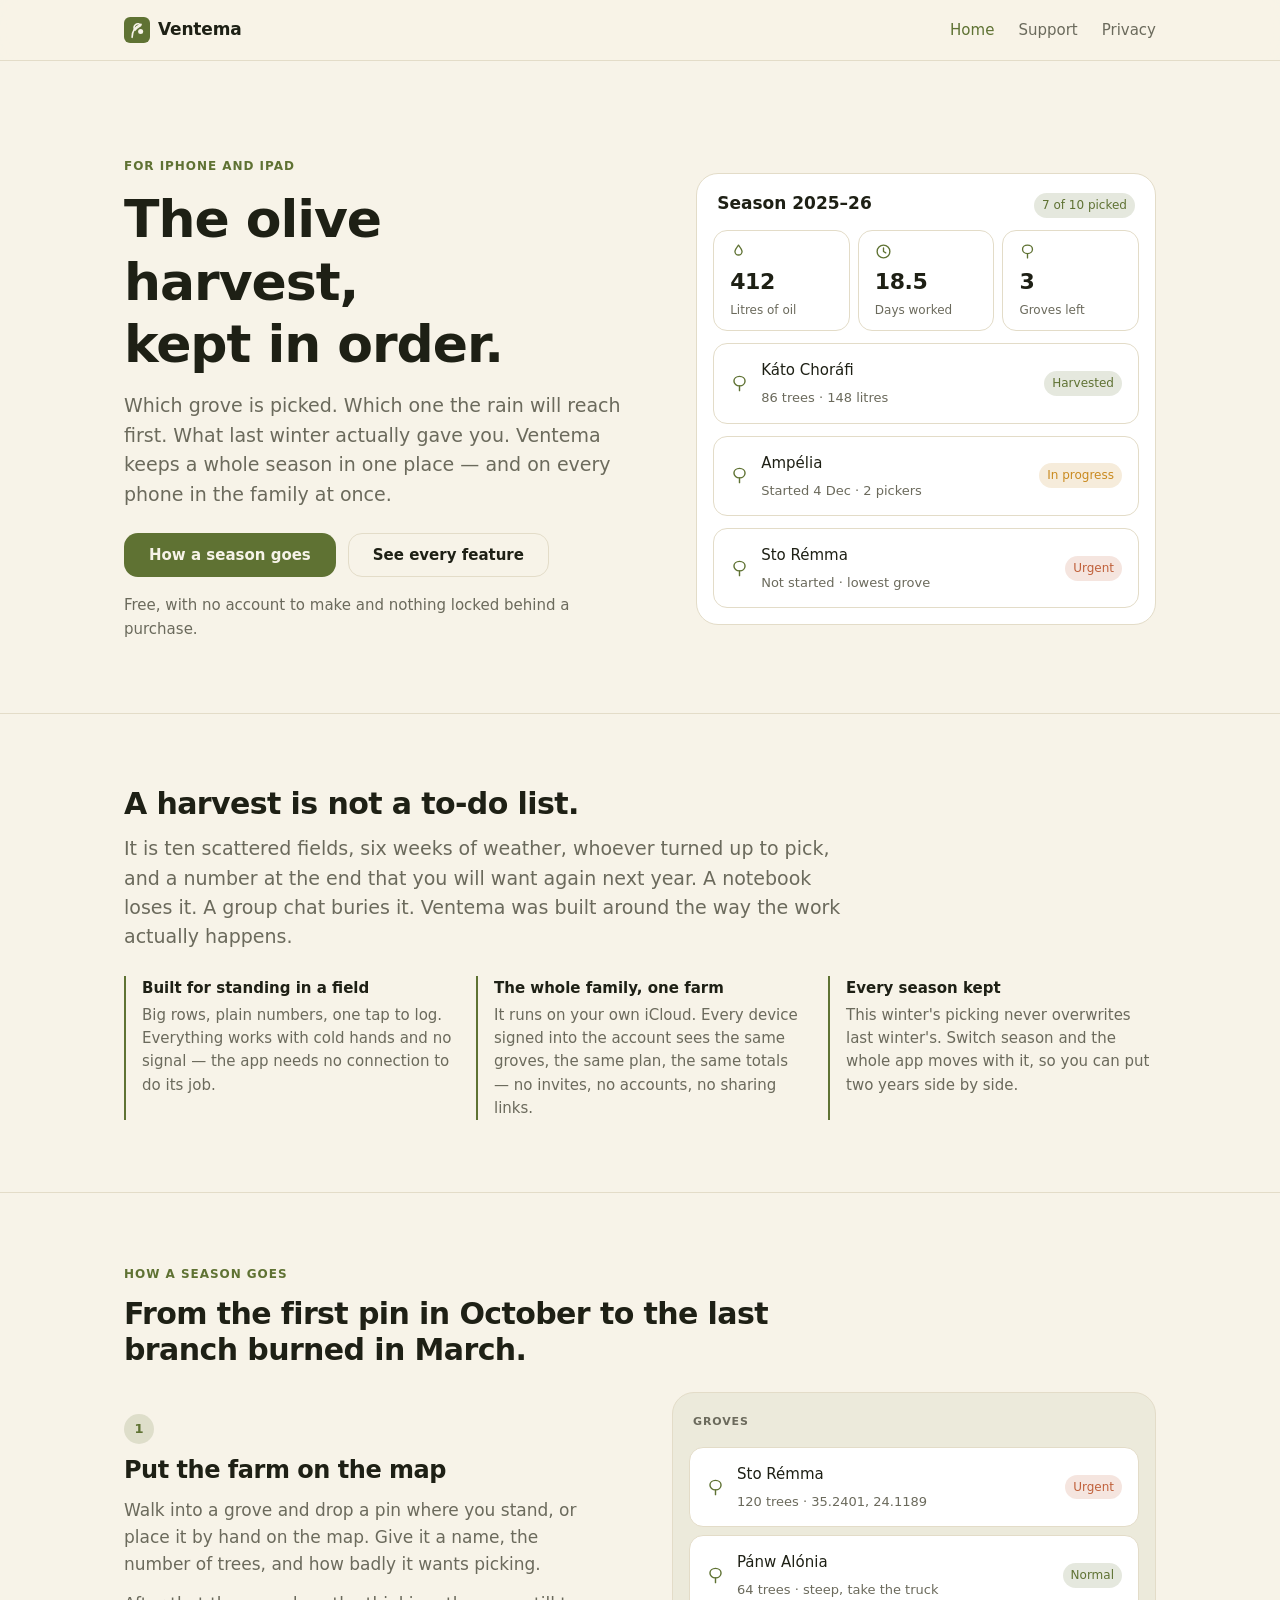
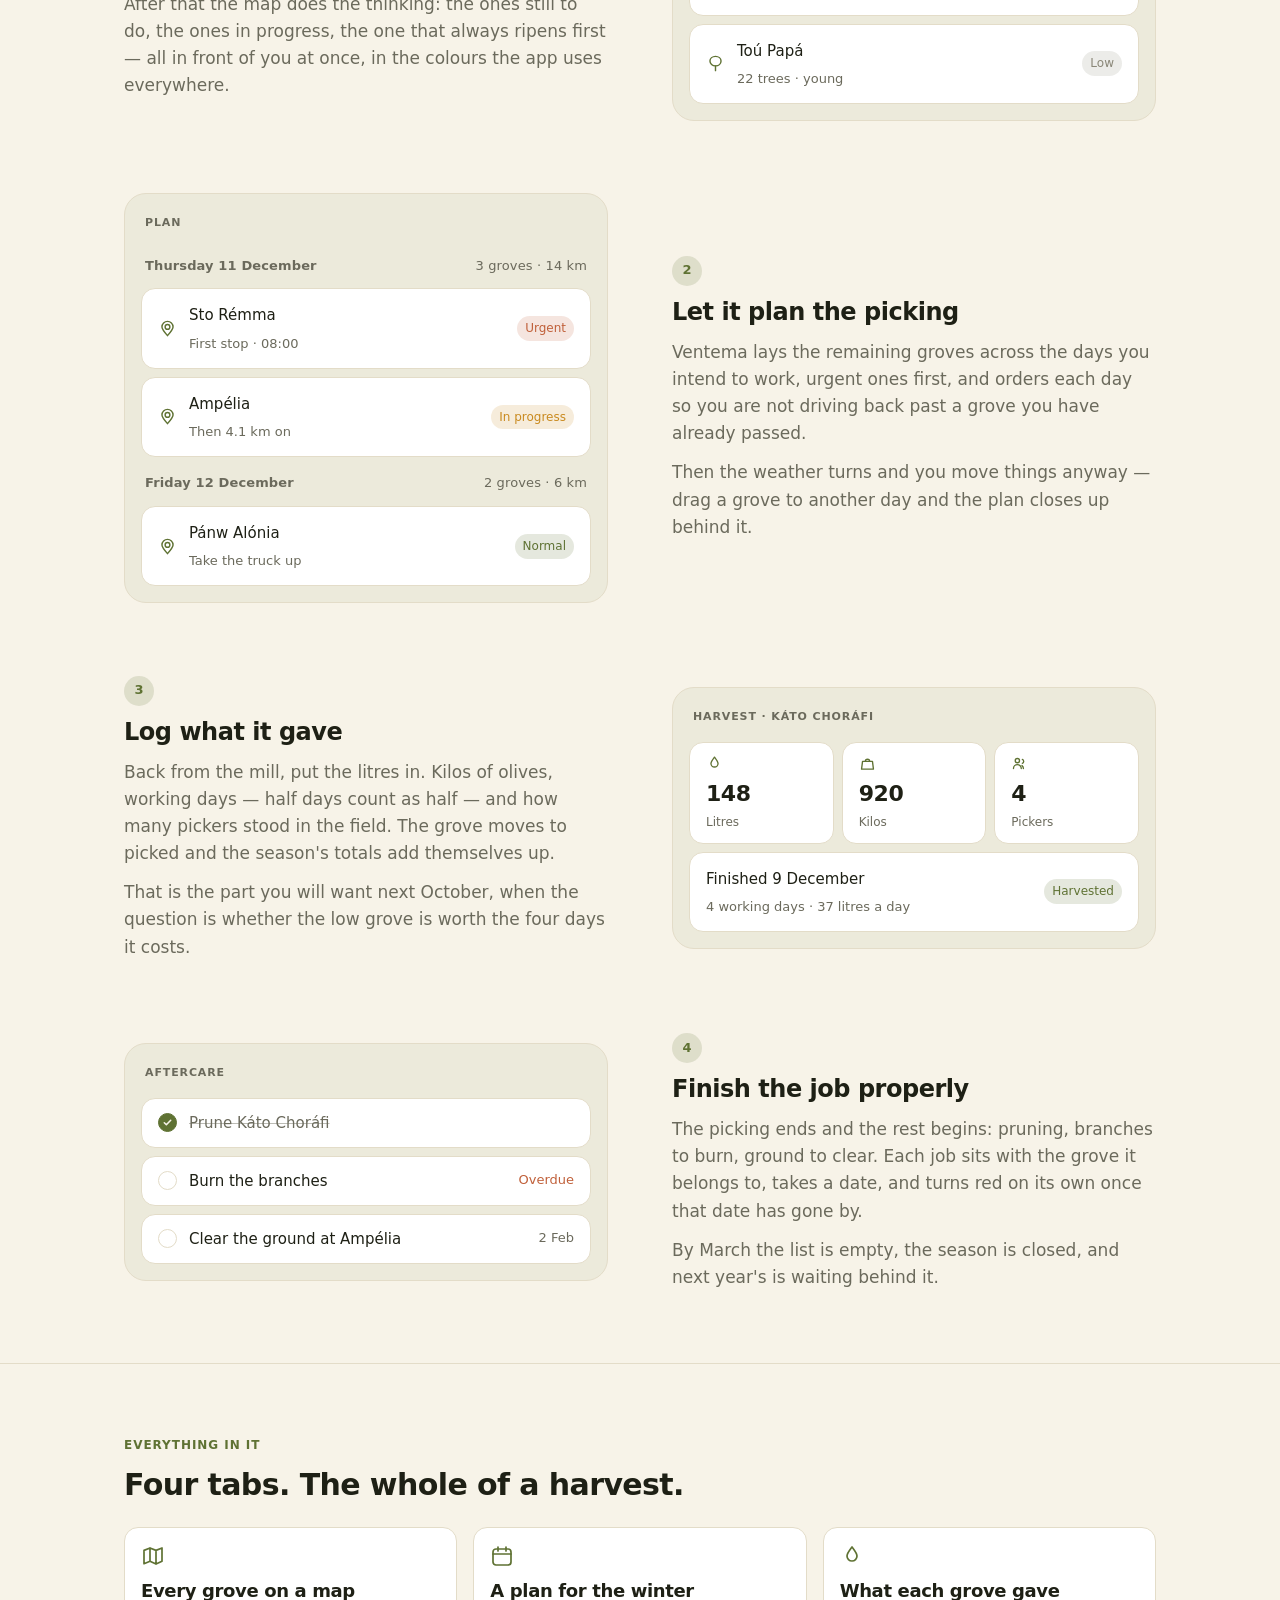
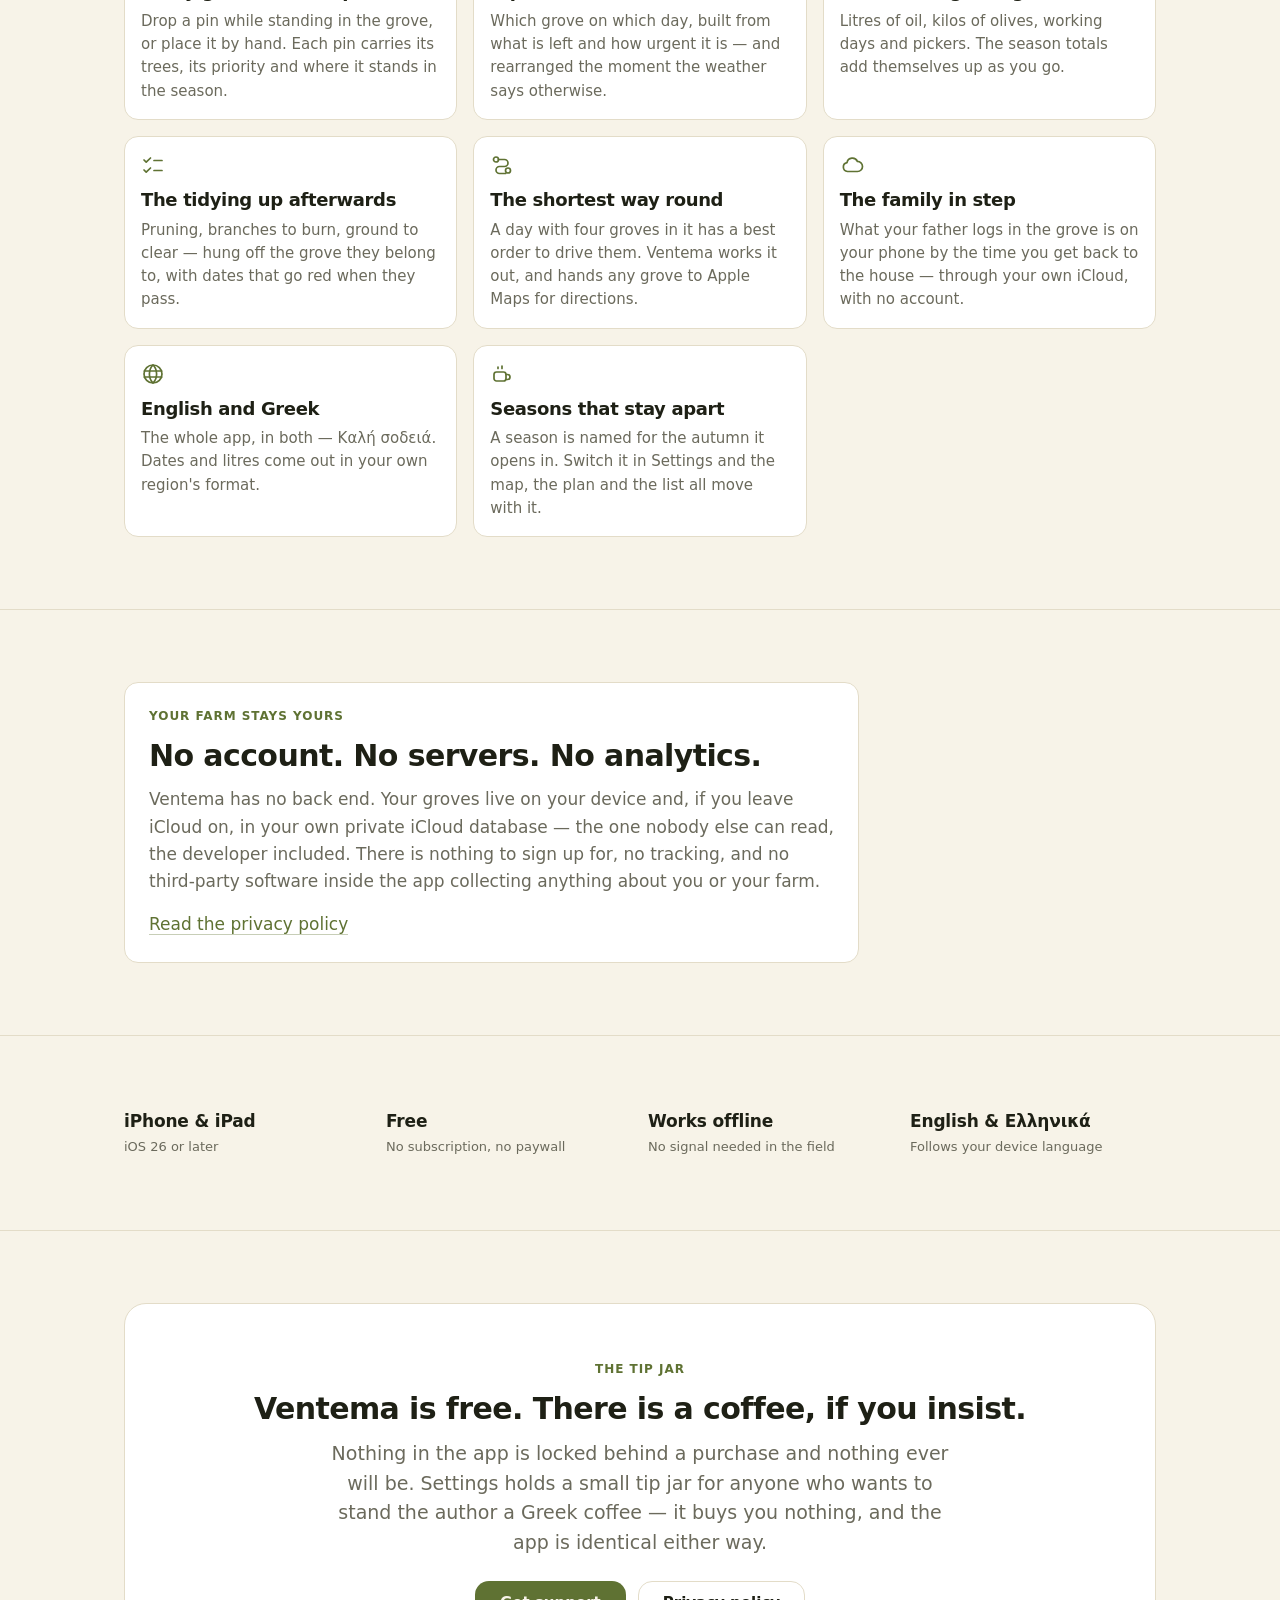
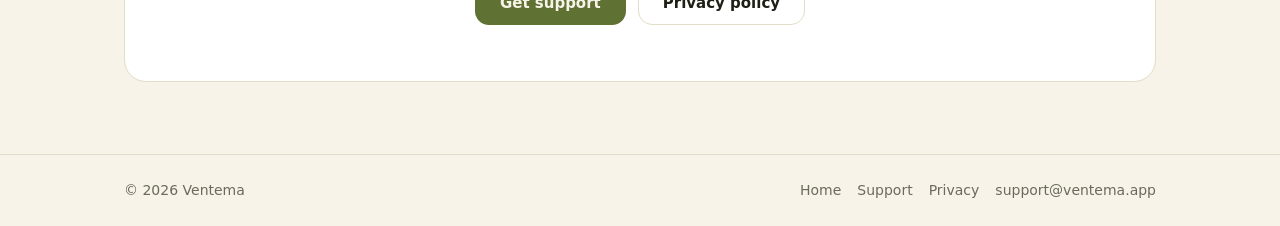
==== index.html @ f1ce7d16 "Add the Ventema website Three static pages, no build step and no JavaScript: the home page, and the " ====
<!DOCTYPE html>
<html lang="en">
<head>
<meta charset="utf-8">
<meta name="viewport" content="width=device-width, initial-scale=1">
<title>Ventema — The olive harvest, kept in order</title>
<meta name="description" content="Ventema is an iPhone app for olive farmers: map the groves, plan the winter picking, log what each one yielded, and keep the family's devices in step. No account, no servers, no analytics.">
<meta name="theme-color" content="#F7F3E8" media="(prefers-color-scheme: light)">
<meta name="theme-color" content="#15170F" media="(prefers-color-scheme: dark)">
<link rel="icon" href="assets/mark.svg" type="image/svg+xml">
<link rel="stylesheet" href="assets/styles.css">
<meta property="og:title" content="Ventema — The olive harvest, kept in order">
<meta property="og:description" content="Map the groves, plan the winter picking, log what each one yielded, and keep the family's devices in step.">
<meta property="og:type" content="website">
</head>
<body>

<header class="masthead">
  <div class="wrap masthead__inner">
    <a class="wordmark" href="index.html">
      <img src="assets/mark.svg" width="26" height="26" alt="">
      Ventema
    </a>
    <nav class="nav" aria-label="Primary">
      <a href="index.html" aria-current="page">Home</a>
      <a href="support.html">Support</a>
      <a href="privacy.html">Privacy</a>
    </nav>
  </div>
</header>

<main>

  <!-- ============================================================== hero -->
  <section class="hero">
    <div class="wrap hero__grid">
      <div>
        <p class="eyebrow">For iPhone and iPad</p>
        <h1>The olive harvest,<br>kept in order.</h1>
        <p class="lede measure">
          Which grove is picked. Which one the rain will reach first. What last
          winter actually gave you. Ventema keeps a whole season in one place —
          and on every phone in the family at once.
        </p>
        <div class="hero__actions">
          <a class="button button--primary" href="#season">How a season goes</a>
          <a class="button button--secondary" href="#features">See every feature</a>
        </div>
        <p class="small muted" style="margin-top: var(--l)">
          Free, with no account to make and nothing locked behind a purchase.
        </p>
      </div>

      <!-- The app's own components, drawn in the browser. -->
      <div class="hero__visual" aria-hidden="true">
        <div class="panel">
          <div class="panel__header">
            <span class="panel__title">Season 2025–26</span>
            <span class="badge badge--olive">7 of 10 picked</span>
          </div>

          <div class="panel__stats">
            <div class="stat">
              <span class="stat__icon">
                <svg width="17" height="17" viewBox="0 0 24 24" fill="none" stroke="currentColor" stroke-width="1.9" stroke-linecap="round" stroke-linejoin="round"><path d="M12 3c3 4 5 6.4 5 9a5 5 0 0 1-10 0c0-2.6 2-5 5-9z"/></svg>
              </span>
              <span class="stat__value">412</span>
              <span class="stat__title">Litres of oil</span>
            </div>
            <div class="stat">
              <span class="stat__icon">
                <svg width="17" height="17" viewBox="0 0 24 24" fill="none" stroke="currentColor" stroke-width="1.9" stroke-linecap="round" stroke-linejoin="round"><circle cx="12" cy="12" r="9"/><path d="M12 7v5l3.2 2"/></svg>
              </span>
              <span class="stat__value">18.5</span>
              <span class="stat__title">Days worked</span>
            </div>
            <div class="stat">
              <span class="stat__icon">
                <svg width="17" height="17" viewBox="0 0 24 24" fill="none" stroke="currentColor" stroke-width="1.9" stroke-linecap="round" stroke-linejoin="round"><path d="M12 21v-6"/><path d="M12 15c-4 0-7-2.7-7-6.2C5 5.6 8 3 12 3s7 2.6 7 5.8c0 3.5-3 6.2-7 6.2z"/></svg>
              </span>
              <span class="stat__value">3</span>
              <span class="stat__title">Groves left</span>
            </div>
          </div>

          <div class="row">
            <span class="row__leading">
              <svg width="19" height="19" viewBox="0 0 24 24" fill="none" stroke="currentColor" stroke-width="1.8" stroke-linecap="round" stroke-linejoin="round"><path d="M12 21v-6"/><path d="M12 15c-4 0-7-2.7-7-6.2C5 5.6 8 3 12 3s7 2.6 7 5.8c0 3.5-3 6.2-7 6.2z"/></svg>
            </span>
            <span class="row__body">
              <span class="row__title">Káto Choráfi</span><br>
              <span class="row__detail">86 trees · 148 litres</span>
            </span>
            <span class="badge badge--olive">Harvested</span>
          </div>

          <div class="row">
            <span class="row__leading">
              <svg width="19" height="19" viewBox="0 0 24 24" fill="none" stroke="currentColor" stroke-width="1.8" stroke-linecap="round" stroke-linejoin="round"><path d="M12 21v-6"/><path d="M12 15c-4 0-7-2.7-7-6.2C5 5.6 8 3 12 3s7 2.6 7 5.8c0 3.5-3 6.2-7 6.2z"/></svg>
            </span>
            <span class="row__body">
              <span class="row__title">Ampélia</span><br>
              <span class="row__detail">Started 4 Dec · 2 pickers</span>
            </span>
            <span class="badge badge--progress">In progress</span>
          </div>

          <div class="row">
            <span class="row__leading">
              <svg width="19" height="19" viewBox="0 0 24 24" fill="none" stroke="currentColor" stroke-width="1.8" stroke-linecap="round" stroke-linejoin="round"><path d="M12 21v-6"/><path d="M12 15c-4 0-7-2.7-7-6.2C5 5.6 8 3 12 3s7 2.6 7 5.8c0 3.5-3 6.2-7 6.2z"/></svg>
            </span>
            <span class="row__body">
              <span class="row__title">Sto Rémma</span><br>
              <span class="row__detail">Not started · lowest grove</span>
            </span>
            <span class="badge badge--urgent">Urgent</span>
          </div>
        </div>
      </div>
    </div>
  </section>

  <!-- ============================================================= proof -->
  <section class="section section--hairline">
    <div class="wrap">
      <div class="section__head">
        <h2>A harvest is not a to-do list.</h2>
        <p class="lede">
          It is ten scattered fields, six weeks of weather, whoever turned up to
          pick, and a number at the end that you will want again next year. A
          notebook loses it. A group chat buries it. Ventema was built around
          the way the work actually happens.
        </p>
      </div>

      <div class="proof">
        <div class="proof__item">
          <p class="proof__title">Built for standing in a field</p>
          <p class="proof__body">
            Big rows, plain numbers, one tap to log. Everything works with cold
            hands and no signal — the app needs no connection to do its job.
          </p>
        </div>
        <div class="proof__item">
          <p class="proof__title">The whole family, one farm</p>
          <p class="proof__body">
            It runs on your own iCloud. Every device signed into the account
            sees the same groves, the same plan, the same totals — no invites,
            no accounts, no sharing links.
          </p>
        </div>
        <div class="proof__item">
          <p class="proof__title">Every season kept</p>
          <p class="proof__body">
            This winter's picking never overwrites last winter's. Switch season
            and the whole app moves with it, so you can put two years side by
            side.
          </p>
        </div>
      </div>
    </div>
  </section>

  <!-- ============================================================ season -->
  <section class="section section--hairline" id="season">
    <div class="wrap">
      <div class="section__head">
        <p class="eyebrow">How a season goes</p>
        <h2>From the first pin in October to the last branch burned in March.</h2>
      </div>

      <div class="steps">

        <!-- 1 -->
        <article class="step">
          <div>
            <span class="step__index">1</span>
            <h3>Put the farm on the map</h3>
            <p>
              Walk into a grove and drop a pin where you stand, or place it by
              hand on the map. Give it a name, the number of trees, and how badly
              it wants picking.
            </p>
            <p>
              After that the map does the thinking: the ones still to do, the
              ones in progress, the one that always ripens first — all in front
              of you at once, in the colours the app uses everywhere.
            </p>
          </div>
          <div class="step__visual" aria-hidden="true">
            <div class="vignette">
              <span class="vignette__label">Groves</span>
              <div class="row">
                <span class="row__leading">
                  <svg width="19" height="19" viewBox="0 0 24 24" fill="none" stroke="currentColor" stroke-width="1.8" stroke-linecap="round" stroke-linejoin="round"><path d="M12 21v-6"/><path d="M12 15c-4 0-7-2.7-7-6.2C5 5.6 8 3 12 3s7 2.6 7 5.8c0 3.5-3 6.2-7 6.2z"/></svg>
                </span>
                <span class="row__body">
                  <span class="row__title">Sto Rémma</span><br>
                  <span class="row__detail">120 trees · 35.2401, 24.1189</span>
                </span>
                <span class="badge badge--urgent">Urgent</span>
              </div>
              <div class="row">
                <span class="row__leading">
                  <svg width="19" height="19" viewBox="0 0 24 24" fill="none" stroke="currentColor" stroke-width="1.8" stroke-linecap="round" stroke-linejoin="round"><path d="M12 21v-6"/><path d="M12 15c-4 0-7-2.7-7-6.2C5 5.6 8 3 12 3s7 2.6 7 5.8c0 3.5-3 6.2-7 6.2z"/></svg>
                </span>
                <span class="row__body">
                  <span class="row__title">Pánw Alónia</span><br>
                  <span class="row__detail">64 trees · steep, take the truck</span>
                </span>
                <span class="badge badge--olive">Normal</span>
              </div>
              <div class="row">
                <span class="row__leading">
                  <svg width="19" height="19" viewBox="0 0 24 24" fill="none" stroke="currentColor" stroke-width="1.8" stroke-linecap="round" stroke-linejoin="round"><path d="M12 21v-6"/><path d="M12 15c-4 0-7-2.7-7-6.2C5 5.6 8 3 12 3s7 2.6 7 5.8c0 3.5-3 6.2-7 6.2z"/></svg>
                </span>
                <span class="row__body">
                  <span class="row__title">Toú Papá</span><br>
                  <span class="row__detail">22 trees · young</span>
                </span>
                <span class="badge badge--dormant">Low</span>
              </div>
            </div>
          </div>
        </article>

        <!-- 2 -->
        <article class="step">
          <div>
            <span class="step__index">2</span>
            <h3>Let it plan the picking</h3>
            <p>
              Ventema lays the remaining groves across the days you intend to
              work, urgent ones first, and orders each day so you are not driving
              back past a grove you have already passed.
            </p>
            <p>
              Then the weather turns and you move things anyway — drag a grove to
              another day and the plan closes up behind it.
            </p>
          </div>
          <div class="step__visual" aria-hidden="true">
            <div class="vignette">
              <span class="vignette__label">Plan</span>
              <div class="day">
                <span>Thursday 11 December</span>
                <span class="day__meta">3 groves · 14 km</span>
              </div>
              <div class="row">
                <span class="row__leading">
                  <svg width="19" height="19" viewBox="0 0 24 24" fill="none" stroke="currentColor" stroke-width="1.8" stroke-linecap="round" stroke-linejoin="round"><circle cx="12" cy="10" r="3"/><path d="M12 21c4.5-5.2 7-8.4 7-11a7 7 0 1 0-14 0c0 2.6 2.5 5.8 7 11z"/></svg>
                </span>
                <span class="row__body">
                  <span class="row__title">Sto Rémma</span><br>
                  <span class="row__detail">First stop · 08:00</span>
                </span>
                <span class="badge badge--urgent">Urgent</span>
              </div>
              <div class="row">
                <span class="row__leading">
                  <svg width="19" height="19" viewBox="0 0 24 24" fill="none" stroke="currentColor" stroke-width="1.8" stroke-linecap="round" stroke-linejoin="round"><circle cx="12" cy="10" r="3"/><path d="M12 21c4.5-5.2 7-8.4 7-11a7 7 0 1 0-14 0c0 2.6 2.5 5.8 7 11z"/></svg>
                </span>
                <span class="row__body">
                  <span class="row__title">Ampélia</span><br>
                  <span class="row__detail">Then 4.1 km on</span>
                </span>
                <span class="badge badge--progress">In progress</span>
              </div>
              <div class="day">
                <span>Friday 12 December</span>
                <span class="day__meta">2 groves · 6 km</span>
              </div>
              <div class="row">
                <span class="row__leading">
                  <svg width="19" height="19" viewBox="0 0 24 24" fill="none" stroke="currentColor" stroke-width="1.8" stroke-linecap="round" stroke-linejoin="round"><circle cx="12" cy="10" r="3"/><path d="M12 21c4.5-5.2 7-8.4 7-11a7 7 0 1 0-14 0c0 2.6 2.5 5.8 7 11z"/></svg>
                </span>
                <span class="row__body">
                  <span class="row__title">Pánw Alónia</span><br>
                  <span class="row__detail">Take the truck up</span>
                </span>
                <span class="badge badge--olive">Normal</span>
              </div>
            </div>
          </div>
        </article>

        <!-- 3 -->
        <article class="step">
          <div>
            <span class="step__index">3</span>
            <h3>Log what it gave</h3>
            <p>
              Back from the mill, put the litres in. Kilos of olives, working
              days — half days count as half — and how many pickers stood in the
              field. The grove moves to picked and the season's totals add
              themselves up.
            </p>
            <p>
              That is the part you will want next October, when the question is
              whether the low grove is worth the four days it costs.
            </p>
          </div>
          <div class="step__visual" aria-hidden="true">
            <div class="vignette">
              <span class="vignette__label">Harvest · Káto Choráfi</span>
              <div class="panel__stats">
                <div class="stat">
                  <span class="stat__icon">
                    <svg width="17" height="17" viewBox="0 0 24 24" fill="none" stroke="currentColor" stroke-width="1.9" stroke-linecap="round" stroke-linejoin="round"><path d="M12 3c3 4 5 6.4 5 9a5 5 0 0 1-10 0c0-2.6 2-5 5-9z"/></svg>
                  </span>
                  <span class="stat__value">148</span>
                  <span class="stat__title">Litres</span>
                </div>
                <div class="stat">
                  <span class="stat__icon">
                    <svg width="17" height="17" viewBox="0 0 24 24" fill="none" stroke="currentColor" stroke-width="1.9" stroke-linecap="round" stroke-linejoin="round"><path d="M5 9h14l1.4 11H3.6z"/><path d="M9 9a3 3 0 0 1 6 0"/></svg>
                  </span>
                  <span class="stat__value">920</span>
                  <span class="stat__title">Kilos</span>
                </div>
                <div class="stat">
                  <span class="stat__icon">
                    <svg width="17" height="17" viewBox="0 0 24 24" fill="none" stroke="currentColor" stroke-width="1.9" stroke-linecap="round" stroke-linejoin="round"><circle cx="9" cy="8" r="3"/><path d="M3.5 19a5.5 5.5 0 0 1 11 0"/><path d="M16 6.2a3 3 0 0 1 0 5.6M17.5 19a5.6 5.6 0 0 0-2-4.3"/></svg>
                  </span>
                  <span class="stat__value">4</span>
                  <span class="stat__title">Pickers</span>
                </div>
              </div>
              <div class="row">
                <span class="row__body">
                  <span class="row__title">Finished 9 December</span><br>
                  <span class="row__detail">4 working days · 37 litres a day</span>
                </span>
                <span class="badge badge--olive">Harvested</span>
              </div>
            </div>
          </div>
        </article>

        <!-- 4 -->
        <article class="step">
          <div>
            <span class="step__index">4</span>
            <h3>Finish the job properly</h3>
            <p>
              The picking ends and the rest begins: pruning, branches to burn,
              ground to clear. Each job sits with the grove it belongs to, takes
              a date, and turns red on its own once that date has gone by.
            </p>
            <p>
              By March the list is empty, the season is closed, and next year's
              is waiting behind it.
            </p>
          </div>
          <div class="step__visual" aria-hidden="true">
            <div class="vignette">
              <span class="vignette__label">Aftercare</span>
              <div class="check check--done">
                <span class="check__box">
                  <svg width="11" height="11" viewBox="0 0 24 24" fill="none" stroke="currentColor" stroke-width="3.4" stroke-linecap="round" stroke-linejoin="round"><path d="m5 12.5 4.5 4.5L19 7"/></svg>
                </span>
                <span class="check__label">Prune Káto Choráfi</span>
              </div>
              <div class="check">
                <span class="check__box"></span>
                <span class="check__label">Burn the branches</span>
                <span class="check__due">Overdue</span>
              </div>
              <div class="check">
                <span class="check__box"></span>
                <span class="check__label">Clear the ground at Ampélia</span>
                <span class="check__due" style="color: var(--ink-secondary)">2 Feb</span>
              </div>
            </div>
          </div>
        </article>

      </div>
    </div>
  </section>

  <!-- ========================================================== features -->
  <section class="section section--hairline" id="features">
    <div class="wrap">
      <div class="section__head">
        <p class="eyebrow">Everything in it</p>
        <h2>Four tabs. The whole of a harvest.</h2>
      </div>

      <div class="grid">

        <article class="card feature">
          <div class="feature__icon">
            <svg width="24" height="24" viewBox="0 0 24 24" fill="none" stroke="currentColor" stroke-width="1.7" stroke-linecap="round" stroke-linejoin="round"><path d="M9 4 3 6.4v13.3L9 17.3m0-13.3 6 2.4m-6-2.4v13.3m6-10.9 6-2.4v13.3L15 20m0-13.3V20m0 0-6-2.7"/></svg>
          </div>
          <h3>Every grove on a map</h3>
          <p>
            Drop a pin while standing in the grove, or place it by hand. Each pin
            carries its trees, its priority and where it stands in the season.
          </p>
        </article>

        <article class="card feature">
          <div class="feature__icon">
            <svg width="24" height="24" viewBox="0 0 24 24" fill="none" stroke="currentColor" stroke-width="1.7" stroke-linecap="round" stroke-linejoin="round"><rect x="3" y="5" width="18" height="16" rx="3"/><path d="M3 10h18M8 3v4m8-4v4"/></svg>
          </div>
          <h3>A plan for the winter</h3>
          <p>
            Which grove on which day, built from what is left and how urgent it
            is — and rearranged the moment the weather says otherwise.
          </p>
        </article>

        <article class="card feature">
          <div class="feature__icon">
            <svg width="24" height="24" viewBox="0 0 24 24" fill="none" stroke="currentColor" stroke-width="1.7" stroke-linecap="round" stroke-linejoin="round"><path d="M12 3c3 4 5 6.4 5 9a5 5 0 0 1-10 0c0-2.6 2-5 5-9z"/></svg>
          </div>
          <h3>What each grove gave</h3>
          <p>
            Litres of oil, kilos of olives, working days and pickers. The season
            totals add themselves up as you go.
          </p>
        </article>

        <article class="card feature">
          <div class="feature__icon">
            <svg width="24" height="24" viewBox="0 0 24 24" fill="none" stroke="currentColor" stroke-width="1.7" stroke-linecap="round" stroke-linejoin="round"><path d="m3 7 2.2 2.2L9.5 5"/><path d="m3 17 2.2 2.2L9.5 15"/><path d="M13 7.5h8M13 17.5h8"/></svg>
          </div>
          <h3>The tidying up afterwards</h3>
          <p>
            Pruning, branches to burn, ground to clear — hung off the grove they
            belong to, with dates that go red when they pass.
          </p>
        </article>

        <article class="card feature">
          <div class="feature__icon">
            <svg width="24" height="24" viewBox="0 0 24 24" fill="none" stroke="currentColor" stroke-width="1.7" stroke-linecap="round" stroke-linejoin="round"><circle cx="6" cy="6.5" r="2.5"/><circle cx="18" cy="17.5" r="2.5"/><path d="M8.5 6.5h6a3.5 3.5 0 0 1 0 7h-5a3.5 3.5 0 0 0 0 7h6"/></svg>
          </div>
          <h3>The shortest way round</h3>
          <p>
            A day with four groves in it has a best order to drive them. Ventema
            works it out, and hands any grove to Apple Maps for directions.
          </p>
        </article>

        <article class="card feature">
          <div class="feature__icon">
            <svg width="24" height="24" viewBox="0 0 24 24" fill="none" stroke="currentColor" stroke-width="1.7" stroke-linecap="round" stroke-linejoin="round"><path d="M7.5 18.5A4.5 4.5 0 0 1 7 9.6a5.5 5.5 0 0 1 10.4-1.2A4 4 0 0 1 17.5 18.5z"/></svg>
          </div>
          <h3>The family in step</h3>
          <p>
            What your father logs in the grove is on your phone by the time you
            get back to the house — through your own iCloud, with no account.
          </p>
        </article>

        <article class="card feature">
          <div class="feature__icon">
            <svg width="24" height="24" viewBox="0 0 24 24" fill="none" stroke="currentColor" stroke-width="1.7" stroke-linecap="round" stroke-linejoin="round"><circle cx="12" cy="12" r="9"/><path d="M3.3 9h17.4M3.3 15h17.4"/><path d="M12 3c2.4 2.4 3.6 5.4 3.6 9S14.4 18.6 12 21c-2.4-2.4-3.6-5.4-3.6-9S9.6 5.4 12 3z"/></svg>
          </div>
          <h3>English and Greek</h3>
          <p>
            The whole app, in both — Καλή σοδειά. Dates and litres come out in
            your own region's format.
          </p>
        </article>

        <article class="card feature">
          <div class="feature__icon">
            <svg width="24" height="24" viewBox="0 0 24 24" fill="none" stroke="currentColor" stroke-width="1.7" stroke-linecap="round" stroke-linejoin="round"><rect x="4" y="10" width="12" height="9" rx="2.5"/><path d="M16 12.5h1.5a2.5 2.5 0 0 1 0 5H16"/><path d="M8 6.5V5m4 1.5V4"/></svg>
          </div>
          <h3>Seasons that stay apart</h3>
          <p>
            A season is named for the autumn it opens in. Switch it in Settings
            and the map, the plan and the list all move with it.
          </p>
        </article>

      </div>
    </div>
  </section>

  <!-- =========================================================== privacy -->
  <section class="section section--hairline">
    <div class="wrap">
      <div class="card card--roomy measure">
        <p class="eyebrow">Your farm stays yours</p>
        <h2>No account. No servers. No analytics.</h2>
        <p class="muted" style="margin-top: var(--m)">
          Ventema has no back end. Your groves live on your device and, if you
          leave iCloud on, in your own private iCloud database — the one nobody
          else can read, the developer included. There is nothing to sign up
          for, no tracking, and no third-party software inside the app
          collecting anything about you or your farm.
        </p>
        <p style="margin-top: var(--l)">
          <a href="privacy.html">Read the privacy policy</a>
        </p>
      </div>
    </div>
  </section>

  <!-- ============================================================= specs -->
  <section class="section section--hairline">
    <div class="wrap">
      <div class="specs">
        <div class="specs__item">
          <p class="specs__value">iPhone &amp; iPad</p>
          <p class="specs__label">iOS 26 or later</p>
        </div>
        <div class="specs__item">
          <p class="specs__value">Free</p>
          <p class="specs__label">No subscription, no paywall</p>
        </div>
        <div class="specs__item">
          <p class="specs__value">Works offline</p>
          <p class="specs__label">No signal needed in the field</p>
        </div>
        <div class="specs__item">
          <p class="specs__value">English &amp; Ελληνικά</p>
          <p class="specs__label">Follows your device language</p>
        </div>
      </div>
    </div>
  </section>

  <!-- =============================================================== cta -->
  <section class="section section--hairline">
    <div class="wrap">
      <div class="cta">
        <p class="eyebrow">The tip jar</p>
        <h2>Ventema is free. There is a coffee, if you insist.</h2>
        <p class="lede">
          Nothing in the app is locked behind a purchase and nothing ever will
          be. Settings holds a small tip jar for anyone who wants to stand the
          author a Greek coffee — it buys you nothing, and the app is identical
          either way.
        </p>
        <div class="cta__actions">
          <a class="button button--primary" href="support.html">Get support</a>
          <a class="button button--secondary" href="privacy.html">Privacy policy</a>
        </div>
      </div>
    </div>
  </section>

</main>

<footer class="footer">
  <div class="wrap footer__inner">
    <span>© 2026 Ventema</span>
    <nav aria-label="Footer">
      <a href="index.html">Home</a>
      <a href="support.html">Support</a>
      <a href="privacy.html">Privacy</a>
      <a href="mailto:support@ventema.app">support@ventema.app</a>
    </nav>
  </div>
</footer>

</body>
</html>
---- assets/styles.css ----
/*  Ventema — web design system.
 *
 *  A direct port of Modules/Sources/VentemaDesignSystem: the same olive, bark
 *  and terracotta palette, the same four-point spacing rhythm, and the same
 *  card — 14px radius, hairline stroke — that the app builds its screens from.
 */

/* ---------------------------------------------------------------- tokens */

:root {
  /* Brand */
  --olive: #5F7233;
  --olive-deep: #3E4C22;
  --bark: #7A5C3E;
  --terracotta: #C0603A;

  /* Surfaces */
  --canvas: #F7F3E8;
  --card: #FFFFFF;
  --hairline: #E3DCC8;

  /* Semantics */
  --dormant: #8A8778;
  --in-progress: #C98A1F;
  --high: #D08A2C;

  /* Text */
  --ink: #1E2015;
  --ink-secondary: #6B6A5C;

  /* Spacing — the app's four-point rhythm */
  --xs: 4px;
  --s: 8px;
  --m: 12px;
  --l: 16px;
  --xl: 24px;
  --xxl: 32px;
  --corner-radius: 14px;

  --measure: 68ch;
  --page: 1080px;

  color-scheme: light dark;
}

@media (prefers-color-scheme: dark) {
  :root {
    --olive: #9BB35C;
    --olive-deep: #6E8440;
    --bark: #B08963;
    --terracotta: #E08356;

    --canvas: #15170F;
    --card: #22251A;
    --hairline: #343829;

    --dormant: #9C9A8C;
    --in-progress: #E0A73F;
    --high: #E8A94A;

    --ink: #EDEBDF;
    --ink-secondary: #A3A294;
  }
}

/* ------------------------------------------------------------------ base */

*,
*::before,
*::after { box-sizing: border-box; }

html { -webkit-text-size-adjust: 100%; }

body {
  margin: 0;
  background: var(--canvas);
  color: var(--ink);
  font-family: -apple-system, BlinkMacSystemFont, "SF Pro Text", "Segoe UI",
               system-ui, sans-serif;
  font-size: 17px;
  line-height: 1.6;
  -webkit-font-smoothing: antialiased;
  text-rendering: optimizeLegibility;
}

h1, h2, h3 {
  margin: 0;
  line-height: 1.2;
  letter-spacing: -0.02em;
  font-weight: 600;
}

h1 { font-size: clamp(2.25rem, 5vw, 3.25rem); }
h2 { font-size: clamp(1.5rem, 3vw, 1.875rem); }
h3 { font-size: 1.125rem; }

p { margin: 0; }

a {
  color: var(--olive);
  text-decoration: none;
  border-bottom: 1px solid color-mix(in srgb, var(--olive) 35%, transparent);
  transition: border-color 120ms ease, color 120ms ease;
}

a:hover { border-bottom-color: var(--olive); }

:focus-visible {
  outline: 2px solid var(--olive);
  outline-offset: 3px;
  border-radius: var(--xs);
}

::selection {
  background: color-mix(in srgb, var(--olive) 24%, transparent);
}

.wrap {
  width: 100%;
  max-width: var(--page);
  margin-inline: auto;
  padding-inline: var(--xl);
}

.measure { max-width: var(--measure); }

.eyebrow {
  font-size: 0.75rem;
  font-weight: 600;
  letter-spacing: 0.08em;
  text-transform: uppercase;
  color: var(--olive);
  margin-bottom: var(--m);
}

.lede {
  font-size: 1.1875rem;
  color: var(--ink-secondary);
  line-height: 1.55;
}

.muted { color: var(--ink-secondary); }

.small { font-size: 0.9375rem; }

/* --------------------------------------------------------------- masthead */

.masthead {
  position: sticky;
  top: 0;
  z-index: 10;
  background: color-mix(in srgb, var(--canvas) 88%, transparent);
  backdrop-filter: saturate(180%) blur(20px);
  -webkit-backdrop-filter: saturate(180%) blur(20px);
  border-bottom: 1px solid var(--hairline);
}

.masthead__inner {
  display: flex;
  align-items: center;
  justify-content: space-between;
  gap: var(--l);
  min-height: 60px;
}

.wordmark {
  display: inline-flex;
  align-items: center;
  gap: var(--s);
  font-size: 1.0625rem;
  font-weight: 600;
  letter-spacing: -0.01em;
  color: var(--ink);
  border: 0;
}

.wordmark svg { display: block; }

.nav {
  display: flex;
  align-items: center;
  gap: var(--xl);
  font-size: 0.9375rem;
}

.nav a {
  color: var(--ink-secondary);
  border: 0;
  font-weight: 500;
}

.nav a:hover { color: var(--ink); }

.nav a[aria-current="page"] { color: var(--olive); }

/* ------------------------------------------------------------------- hero */

.hero {
  padding-block: clamp(var(--xxl), 8vw, 96px) clamp(var(--xxl), 6vw, 72px);
}

.hero__grid {
  display: grid;
  grid-template-columns: minmax(0, 1.05fr) minmax(0, 0.95fr);
  gap: clamp(var(--xl), 5vw, 64px);
  align-items: center;
}

.hero h1 { margin-bottom: var(--l); }

.hero .lede { margin-bottom: var(--xl); }

.hero__actions {
  display: flex;
  flex-wrap: wrap;
  align-items: center;
  gap: var(--m);
}

/* --------------------------------------------------------------- controls */

.button {
  display: inline-flex;
  align-items: center;
  gap: var(--s);
  padding: var(--m) var(--xl);
  border: 1px solid transparent;
  border-radius: var(--corner-radius);
  font-size: 0.9375rem;
  font-weight: 600;
  line-height: 1.2;
  cursor: pointer;
  transition: background 120ms ease, border-color 120ms ease, color 120ms ease;
}

.button--primary {
  background: var(--olive);
  color: var(--canvas);
}

.button--primary:hover { background: var(--olive-deep); }

.button--secondary {
  background: transparent;
  border-color: var(--hairline);
  color: var(--ink);
}

.button--secondary:hover { border-color: var(--olive); color: var(--olive); }

/* ------------------------------------------------------------------ cards */

/* VentemaCard: padding l, radius 14, card fill, 1px hairline stroke. */
.card {
  padding: var(--l);
  background: var(--card);
  border: 1px solid var(--hairline);
  border-radius: var(--corner-radius);
}

.card--roomy { padding: var(--xl); }

/* StatTile: symbol, value, caption. */
.stat {
  display: flex;
  flex-direction: column;
  gap: var(--xs);
  padding: var(--m) var(--l);
  background: var(--card);
  border: 1px solid var(--hairline);
  border-radius: var(--corner-radius);
}

.stat__icon { color: var(--olive); line-height: 0; }

.stat__value {
  font-size: 1.375rem;
  font-weight: 600;
  font-variant-numeric: tabular-nums;
  letter-spacing: -0.02em;
}

.stat__title {
  font-size: 0.75rem;
  color: var(--ink-secondary);
  line-height: 1.3;
}

/* Badges: capsule, 16% tint fill, tinted label. */
.badge {
  display: inline-flex;
  align-items: center;
  gap: var(--xs);
  padding: var(--xs) var(--s);
  border-radius: 999px;
  font-size: 0.75rem;
  font-weight: 500;
  line-height: 1.4;
  white-space: nowrap;
}

.badge--olive {
  color: var(--olive);
  background: color-mix(in srgb, var(--olive) 16%, transparent);
}

.badge--progress {
  color: var(--in-progress);
  background: color-mix(in srgb, var(--in-progress) 16%, transparent);
}

.badge--urgent {
  color: var(--terracotta);
  background: color-mix(in srgb, var(--terracotta) 16%, transparent);
}

.badge--dormant {
  color: var(--dormant);
  background: color-mix(in srgb, var(--dormant) 16%, transparent);
}

/* ------------------------------------------------------------- hero panel */

.panel {
  display: flex;
  flex-direction: column;
  gap: var(--m);
  padding: var(--l);
  background: var(--card);
  border: 1px solid var(--hairline);
  border-radius: calc(var(--corner-radius) + 8px);
}

.panel__header {
  display: flex;
  align-items: baseline;
  justify-content: space-between;
  gap: var(--m);
  padding-inline: var(--xs);
}

.panel__title { font-size: 1.0625rem; font-weight: 600; }

.panel__stats {
  display: grid;
  grid-template-columns: repeat(3, minmax(0, 1fr));
  gap: var(--s);
}

.row {
  display: flex;
  align-items: center;
  gap: var(--m);
  padding: var(--m) var(--l);
  background: var(--card);
  border: 1px solid var(--hairline);
  border-radius: var(--corner-radius);
}

.row__leading { color: var(--olive); line-height: 0; flex: none; }

.row__body { min-width: 0; flex: 1; }

.row__title { font-size: 0.9375rem; font-weight: 500; }

.row__detail {
  font-size: 0.8125rem;
  color: var(--ink-secondary);
  font-variant-numeric: tabular-nums;
}

/* --------------------------------------------------------------- sections */

.section { padding-block: clamp(var(--xxl), 6vw, 72px); }

.section--hairline { border-top: 1px solid var(--hairline); }

.section__head { max-width: var(--measure); margin-bottom: var(--xl); }

.section__head h2 { margin-bottom: var(--m); }

.grid {
  display: grid;
  gap: var(--l);
  grid-template-columns: repeat(auto-fit, minmax(260px, 1fr));
}

.feature__icon {
  color: var(--olive);
  line-height: 0;
  margin-bottom: var(--m);
}

.feature h3 { margin-bottom: var(--s); }

.feature p {
  font-size: 0.9375rem;
  color: var(--ink-secondary);
  line-height: 1.55;
}

/* --------------------------------------------------------------- document */

.doc { padding-block: clamp(var(--xl), 5vw, 56px) clamp(var(--xxl), 6vw, 72px); }

.doc__header {
  max-width: var(--measure);
  padding-bottom: var(--xl);
  margin-bottom: var(--xxl);
  border-bottom: 1px solid var(--hairline);
}

.doc__header h1 { margin-bottom: var(--m); }

.doc__body { max-width: var(--measure); }

.doc__body section + section { margin-top: var(--xxl); }

.doc__body h2 { margin-bottom: var(--m); }

.doc__body h3 { margin-top: var(--xl); margin-bottom: var(--s); }

.doc__body p + p { margin-top: var(--m); }

.doc__body ul {
  margin: var(--m) 0 0;
  padding-left: var(--xl);
  color: var(--ink-secondary);
}

.doc__body li + li { margin-top: var(--s); }

.doc__body li::marker { color: var(--olive); }

.doc__body p { color: var(--ink-secondary); }

.doc__body strong { color: var(--ink); font-weight: 600; }

.timestamp {
  font-size: 0.875rem;
  color: var(--ink-secondary);
  font-variant-numeric: tabular-nums;
}

/* Support: question and answer. */
.qa { border-top: 1px solid var(--hairline); padding-block: var(--l); }

.qa:last-of-type { border-bottom: 1px solid var(--hairline); }

.qa h3 { margin: 0 0 var(--s); }

.qa p { color: var(--ink-secondary); font-size: 0.9375rem; }

.contact {
  display: flex;
  flex-wrap: wrap;
  align-items: center;
  justify-content: space-between;
  gap: var(--l);
}

.spec {
  display: grid;
  grid-template-columns: max-content 1fr;
  gap: var(--s) var(--xl);
  font-size: 0.9375rem;
  margin: 0;
}

.spec dt { color: var(--ink-secondary); }

.spec dd { margin: 0; font-variant-numeric: tabular-nums; }

/* ----------------------------------------------------------------- footer */

.footer {
  border-top: 1px solid var(--hairline);
  padding-block: var(--xl);
  font-size: 0.875rem;
  color: var(--ink-secondary);
}

.footer__inner {
  display: flex;
  flex-wrap: wrap;
  align-items: center;
  justify-content: space-between;
  gap: var(--m) var(--xl);
}

.footer nav {
  display: flex;
  flex-wrap: wrap;
  gap: var(--l);
}

.footer a { color: var(--ink-secondary); border: 0; }

.footer a:hover { color: var(--olive); }

/* ------------------------------------------------------------ narrow view */

@media (max-width: 860px) {
  .hero__grid { grid-template-columns: minmax(0, 1fr); }
}

@media (max-width: 560px) {
  body { font-size: 16px; }
  .wrap { padding-inline: var(--l); }
  .nav { gap: var(--l); }
  .panel__stats { grid-template-columns: repeat(3, minmax(0, 1fr)); }
  .stat { padding: var(--m); }
  .stat__value { font-size: 1.125rem; }
  .hero__actions .button { flex: 1 1 auto; justify-content: center; }
}

@media (prefers-reduced-motion: reduce) {
  *, *::before, *::after {
    animation-duration: 0.01ms !important;
    transition-duration: 0.01ms !important;
  }
}

/* ------------------------------------------------------------ proof band */

.proof {
  display: grid;
  grid-template-columns: repeat(3, minmax(0, 1fr));
  gap: var(--xl);
}

.proof__item { padding-left: var(--l); border-left: 2px solid var(--olive); }

.proof__title {
  font-size: 0.9375rem;
  font-weight: 600;
  margin-bottom: var(--xs);
}

.proof__body {
  font-size: 0.9375rem;
  color: var(--ink-secondary);
  line-height: 1.55;
}

/* ------------------------------------------------------------ the season */

.steps { display: flex; flex-direction: column; gap: clamp(var(--xxl), 6vw, 72px); }

.step {
  display: grid;
  grid-template-columns: minmax(0, 1fr) minmax(0, 1fr);
  gap: clamp(var(--xl), 5vw, 64px);
  align-items: center;
}

.step:nth-child(even) .step__visual { order: -1; }

.step__index {
  display: inline-flex;
  align-items: center;
  justify-content: center;
  width: 30px;
  height: 30px;
  margin-bottom: var(--m);
  border-radius: 999px;
  background: color-mix(in srgb, var(--olive) 16%, transparent);
  color: var(--olive);
  font-size: 0.8125rem;
  font-weight: 600;
  font-variant-numeric: tabular-nums;
}

.step h3 {
  font-size: clamp(1.25rem, 2.4vw, 1.5rem);
  letter-spacing: -0.02em;
  margin-bottom: var(--m);
}

.step p { color: var(--ink-secondary); }

.step p + p { margin-top: var(--m); }

/* Component vignettes: the app's own pieces, drawn in the browser. */

.vignette {
  display: flex;
  flex-direction: column;
  gap: var(--s);
  padding: var(--l);
  background: color-mix(in srgb, var(--olive) 7%, var(--canvas));
  border: 1px solid var(--hairline);
  border-radius: calc(var(--corner-radius) + 8px);
}

.vignette__label {
  font-size: 0.6875rem;
  font-weight: 600;
  letter-spacing: 0.08em;
  text-transform: uppercase;
  color: var(--ink-secondary);
  padding: var(--xs) var(--xs) var(--s);
}

.day {
  display: flex;
  align-items: baseline;
  justify-content: space-between;
  gap: var(--m);
  padding: var(--s) var(--xs) var(--xs);
  font-size: 0.8125rem;
  font-weight: 600;
  color: var(--ink-secondary);
  letter-spacing: 0.01em;
}

.day__meta { font-weight: 500; font-variant-numeric: tabular-nums; }

.check {
  display: flex;
  align-items: center;
  gap: var(--m);
  padding: var(--m) var(--l);
  background: var(--card);
  border: 1px solid var(--hairline);
  border-radius: var(--corner-radius);
  font-size: 0.9375rem;
}

.check__box {
  flex: none;
  width: 19px;
  height: 19px;
  border-radius: 999px;
  border: 1.8px solid var(--hairline);
}

.check--done .check__box {
  border-color: var(--olive);
  background: var(--olive);
  color: var(--canvas);
  display: grid;
  place-items: center;
}

.check--done .check__label {
  color: var(--ink-secondary);
  text-decoration: line-through;
  text-decoration-color: color-mix(in srgb, var(--ink-secondary) 45%, transparent);
}

.check__label { flex: 1; min-width: 0; }

.check__due { font-size: 0.8125rem; color: var(--terracotta); font-weight: 500; }

/* ------------------------------------------------------------ specs band */

.specs {
  display: grid;
  grid-template-columns: repeat(4, minmax(0, 1fr));
  gap: var(--l);
}

.specs__item { text-align: left; }

.specs__value {
  font-size: 1.0625rem;
  font-weight: 600;
  letter-spacing: -0.01em;
  margin-bottom: 2px;
}

.specs__label { font-size: 0.8125rem; color: var(--ink-secondary); }

/* -------------------------------------------------------------- cta band */

.cta {
  padding: clamp(var(--xl), 5vw, 56px);
  background: var(--card);
  border: 1px solid var(--hairline);
  border-radius: calc(var(--corner-radius) + 8px);
  text-align: center;
}

.cta h2 { margin-bottom: var(--m); }

.cta .lede { margin-inline: auto; max-width: 52ch; }

.cta__actions {
  display: flex;
  flex-wrap: wrap;
  gap: var(--m);
  justify-content: center;
  margin-top: var(--xl);
}

@media (max-width: 860px) {
  .proof { grid-template-columns: minmax(0, 1fr); gap: var(--l); }
  .step { grid-template-columns: minmax(0, 1fr); }
  .step:nth-child(even) .step__visual { order: 0; }
  .specs { grid-template-columns: repeat(2, minmax(0, 1fr)); }
}
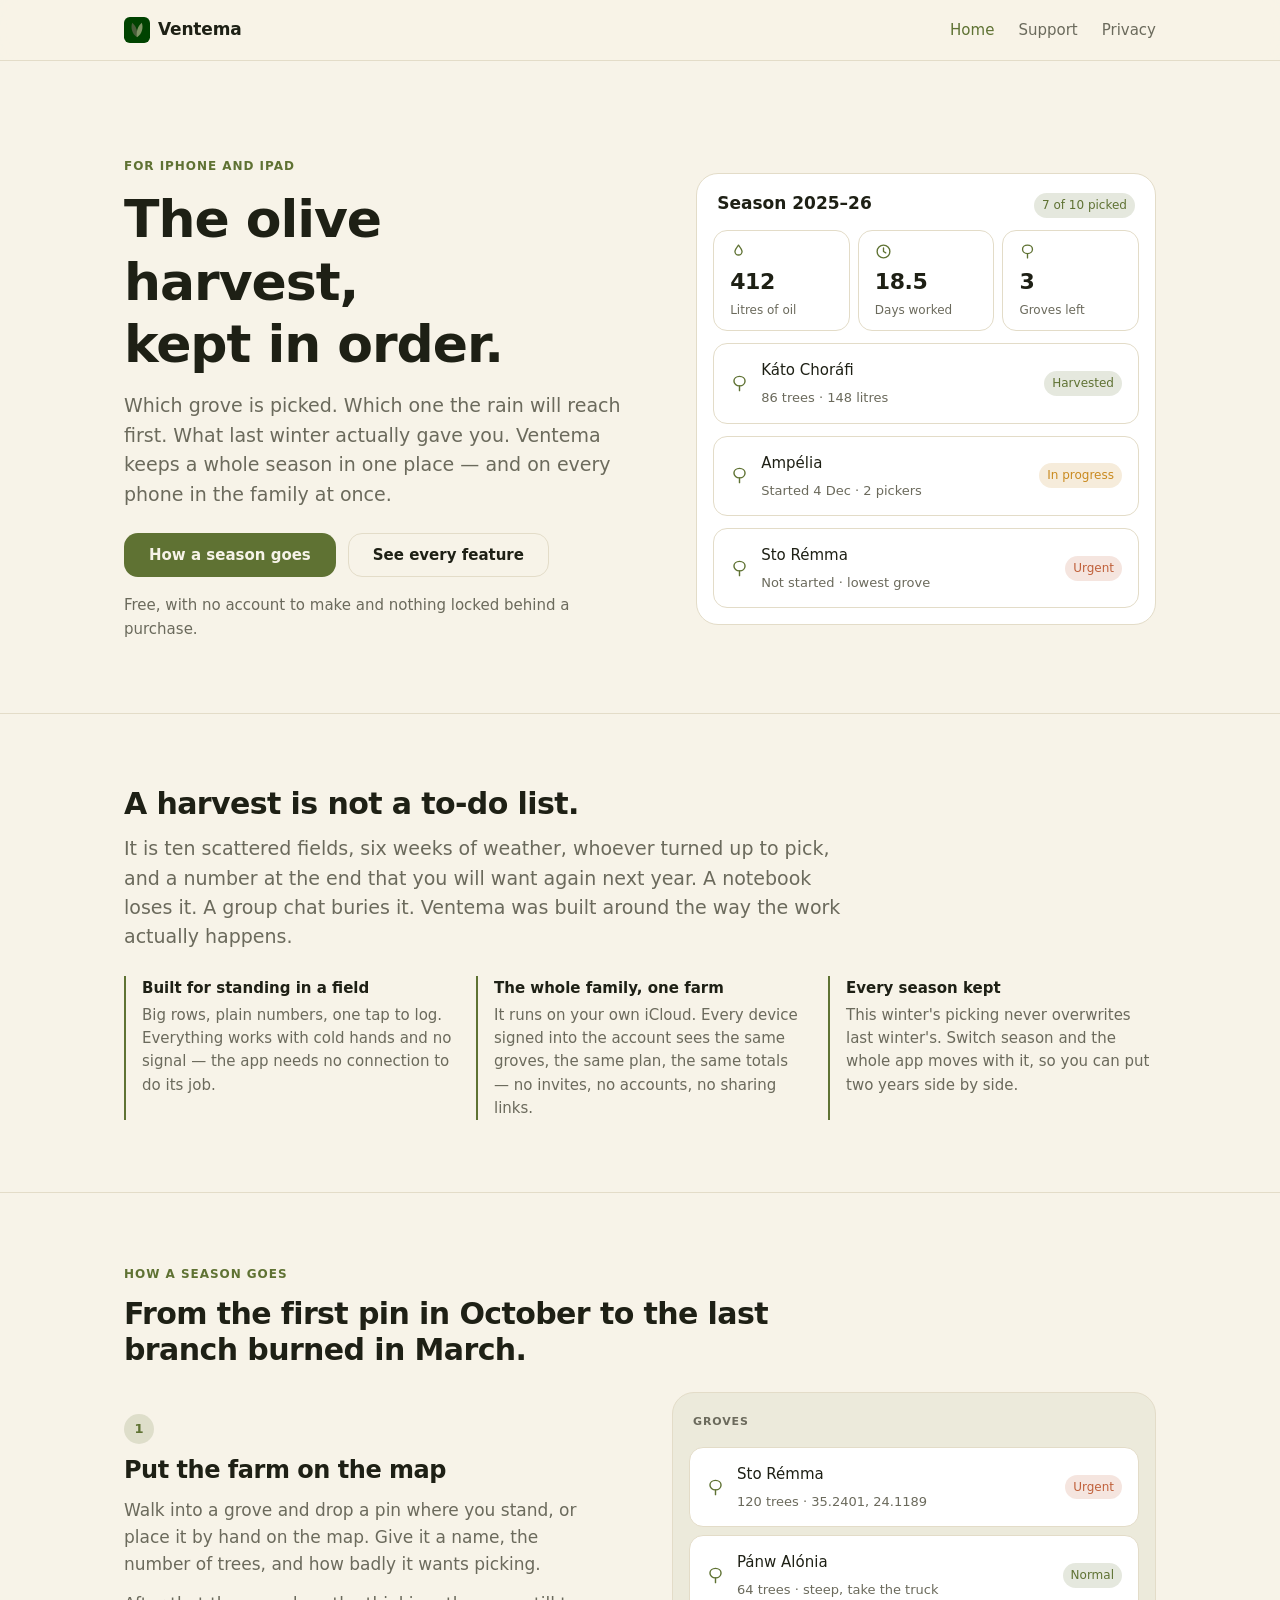
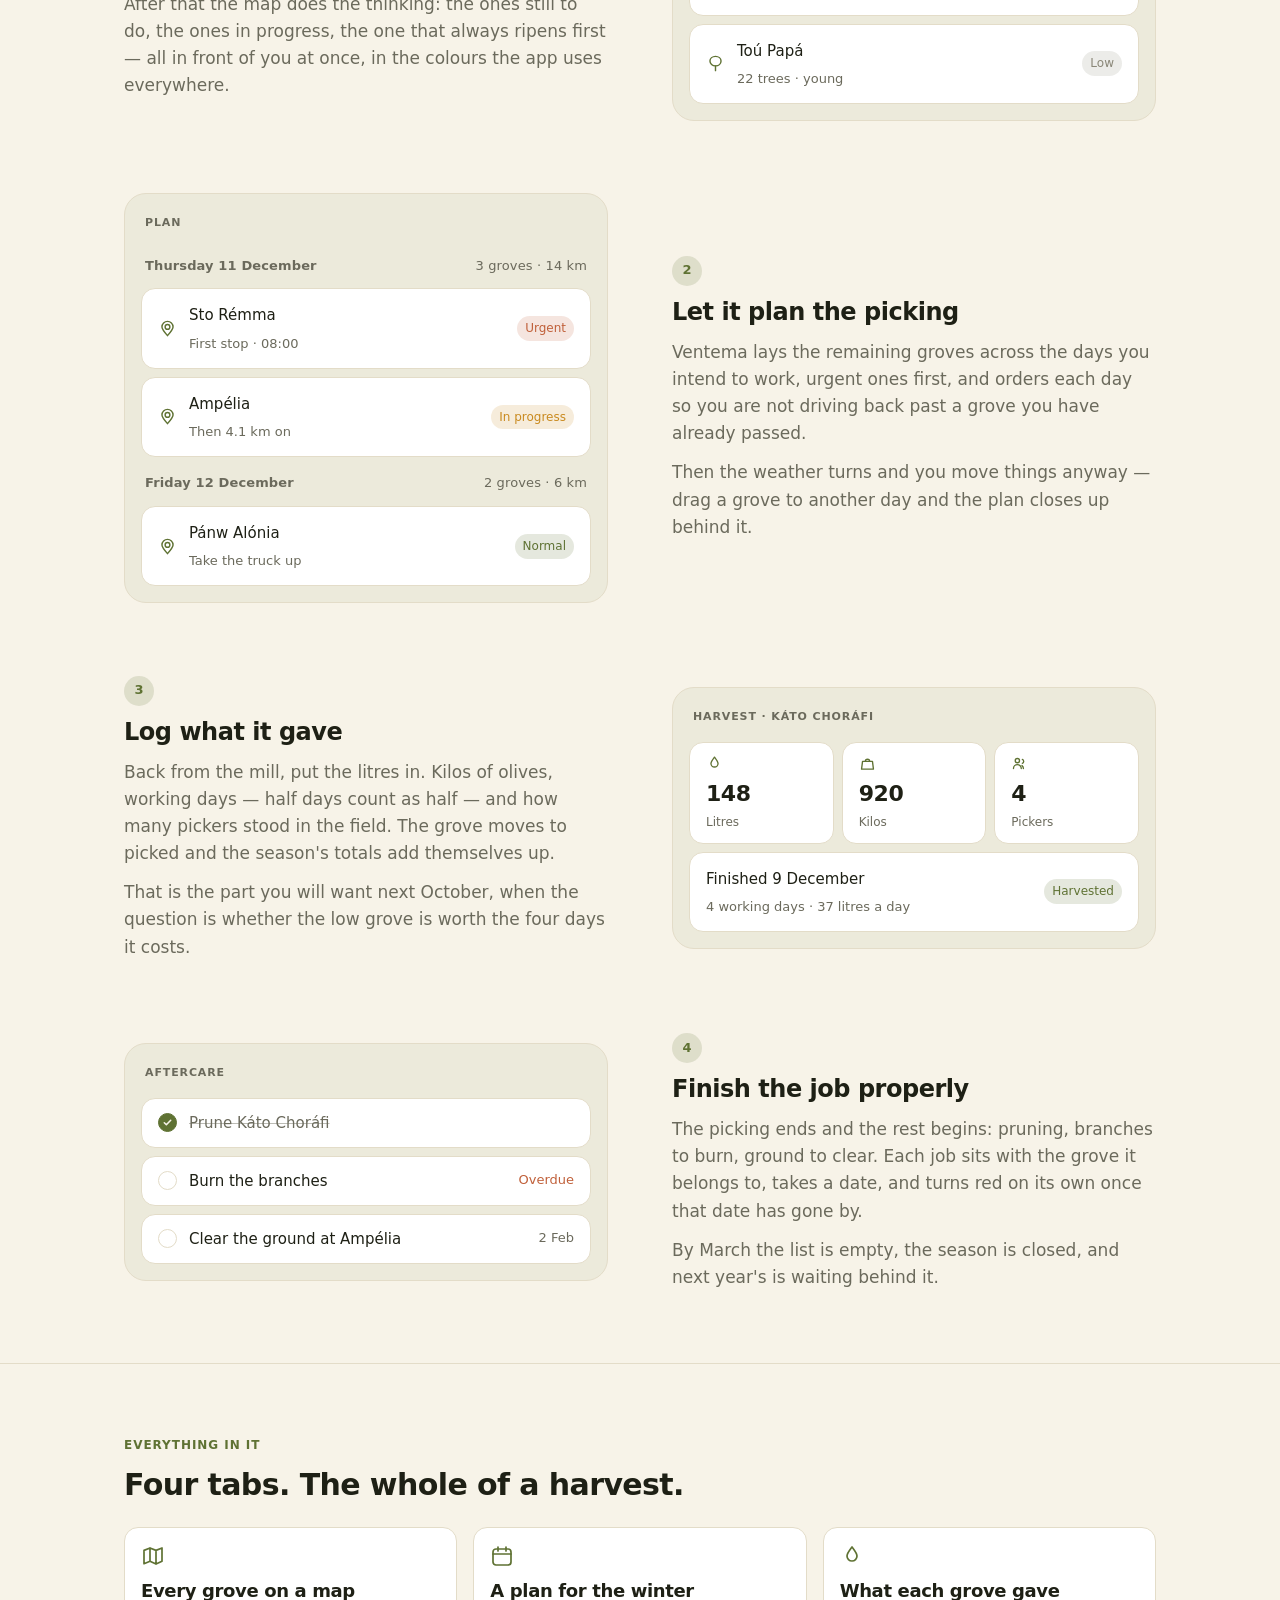
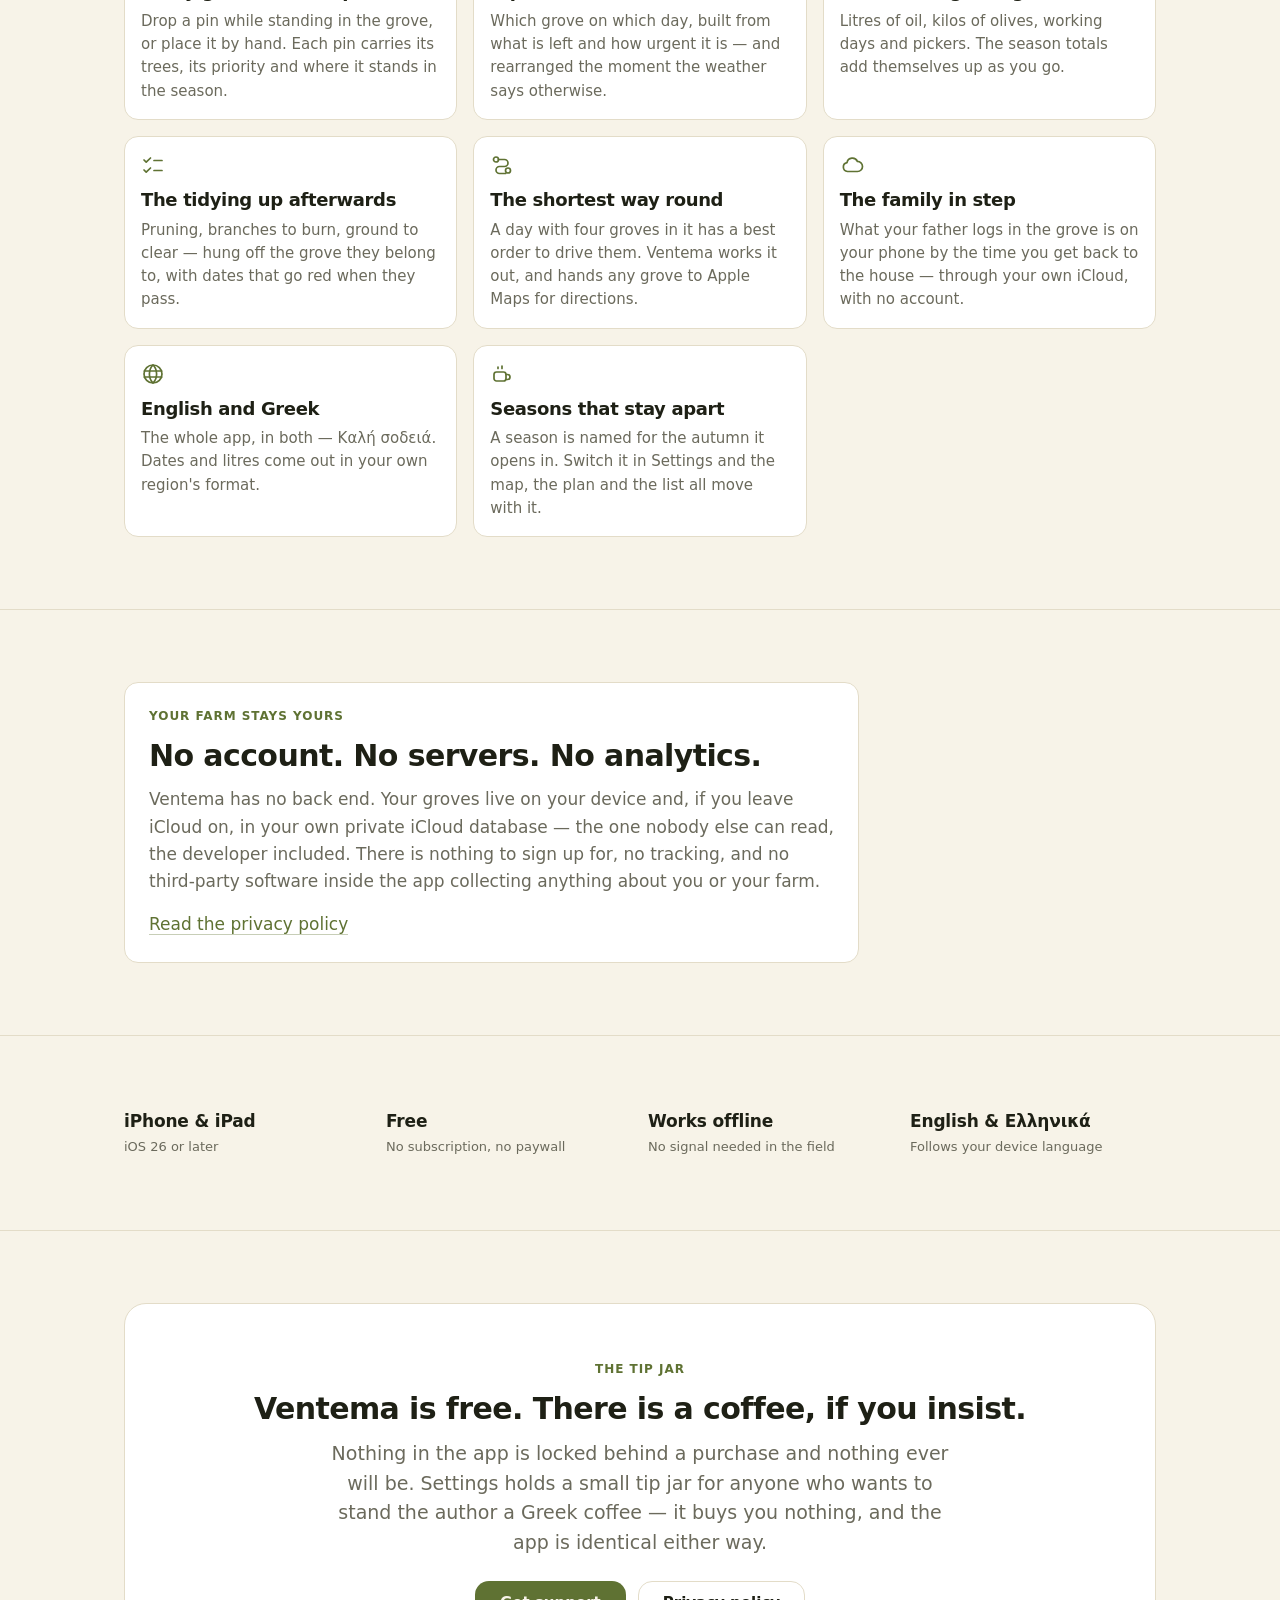
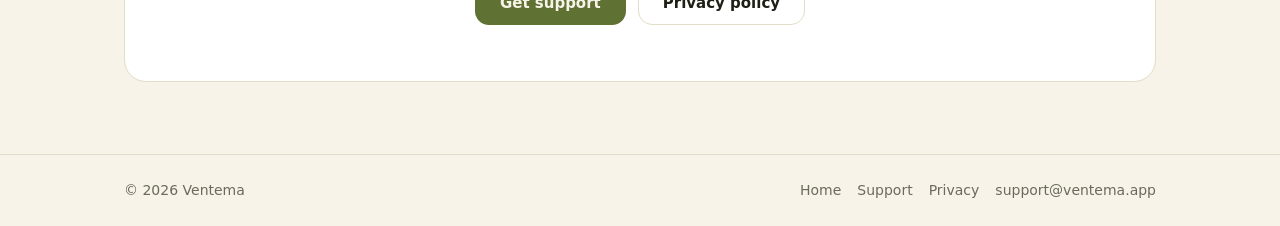
==== commit bdc8a88a: "Use the real app icon for the mark and favicon The mark was a placeholder olive drawn for the site w" ====
--- a/index.html
+++ b/index.html
@@ -8,6 +8,7 @@
 <meta name="theme-color" content="#F7F3E8" media="(prefers-color-scheme: light)">
 <meta name="theme-color" content="#15170F" media="(prefers-color-scheme: dark)">
 <link rel="icon" href="assets/mark.svg" type="image/svg+xml">
+<link rel="apple-touch-icon" href="assets/apple-touch-icon.png">
 <link rel="stylesheet" href="assets/styles.css">
 <meta property="og:title" content="Ventema — The olive harvest, kept in order">
 <meta property="og:description" content="Map the groves, plan the winter picking, log what each one yielded, and keep the family's devices in step.">
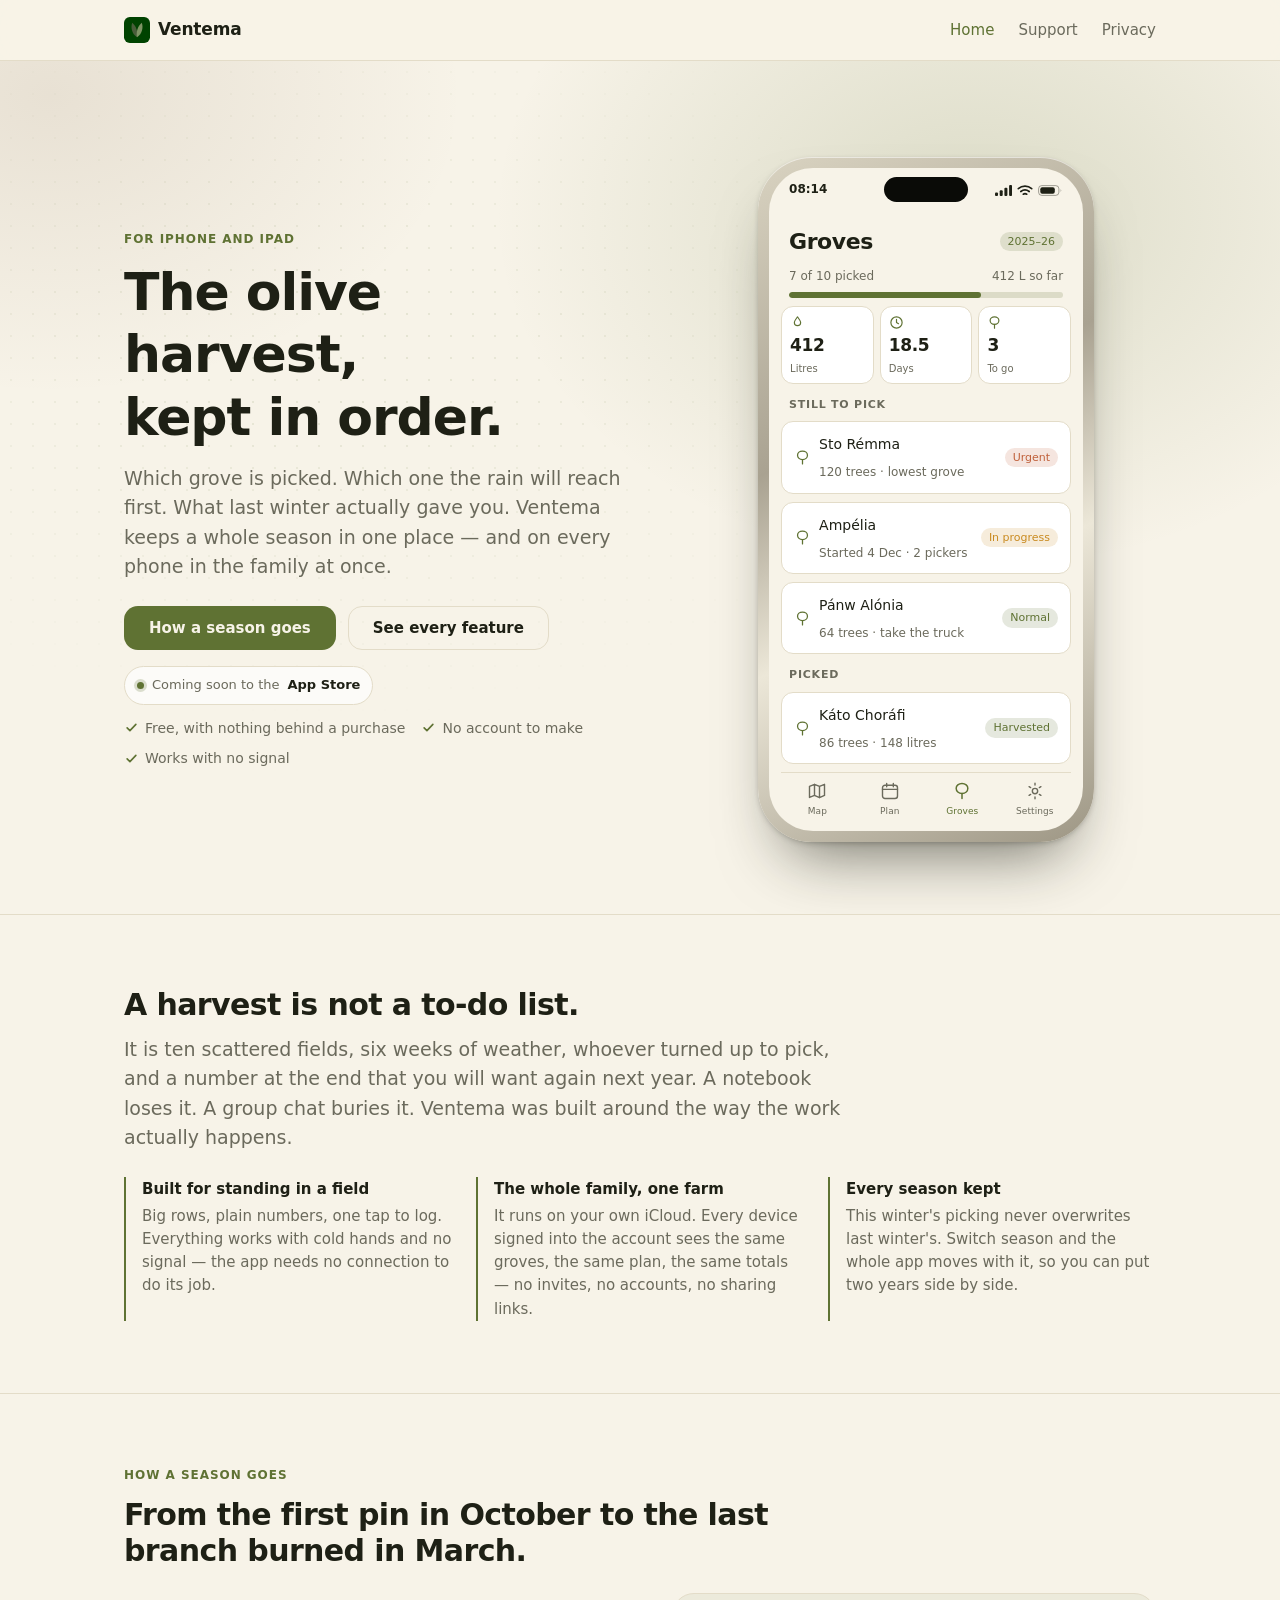
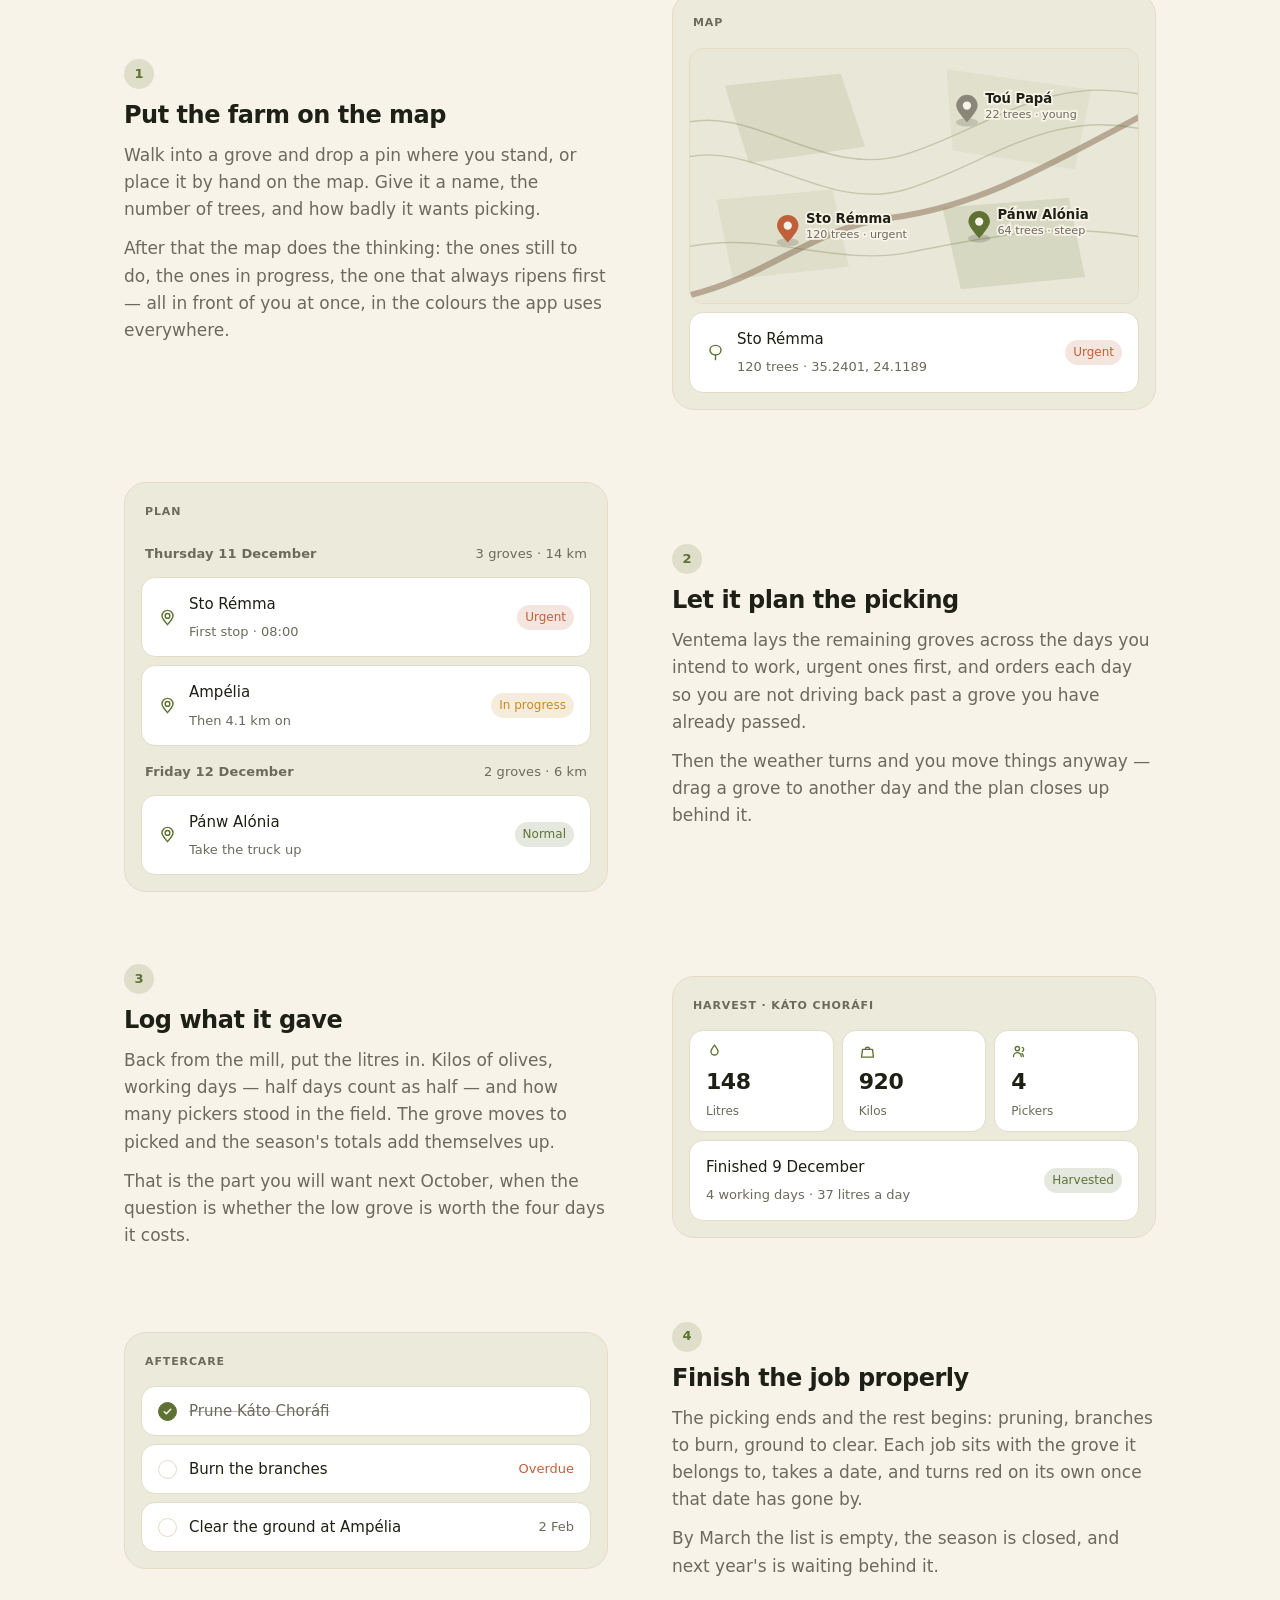
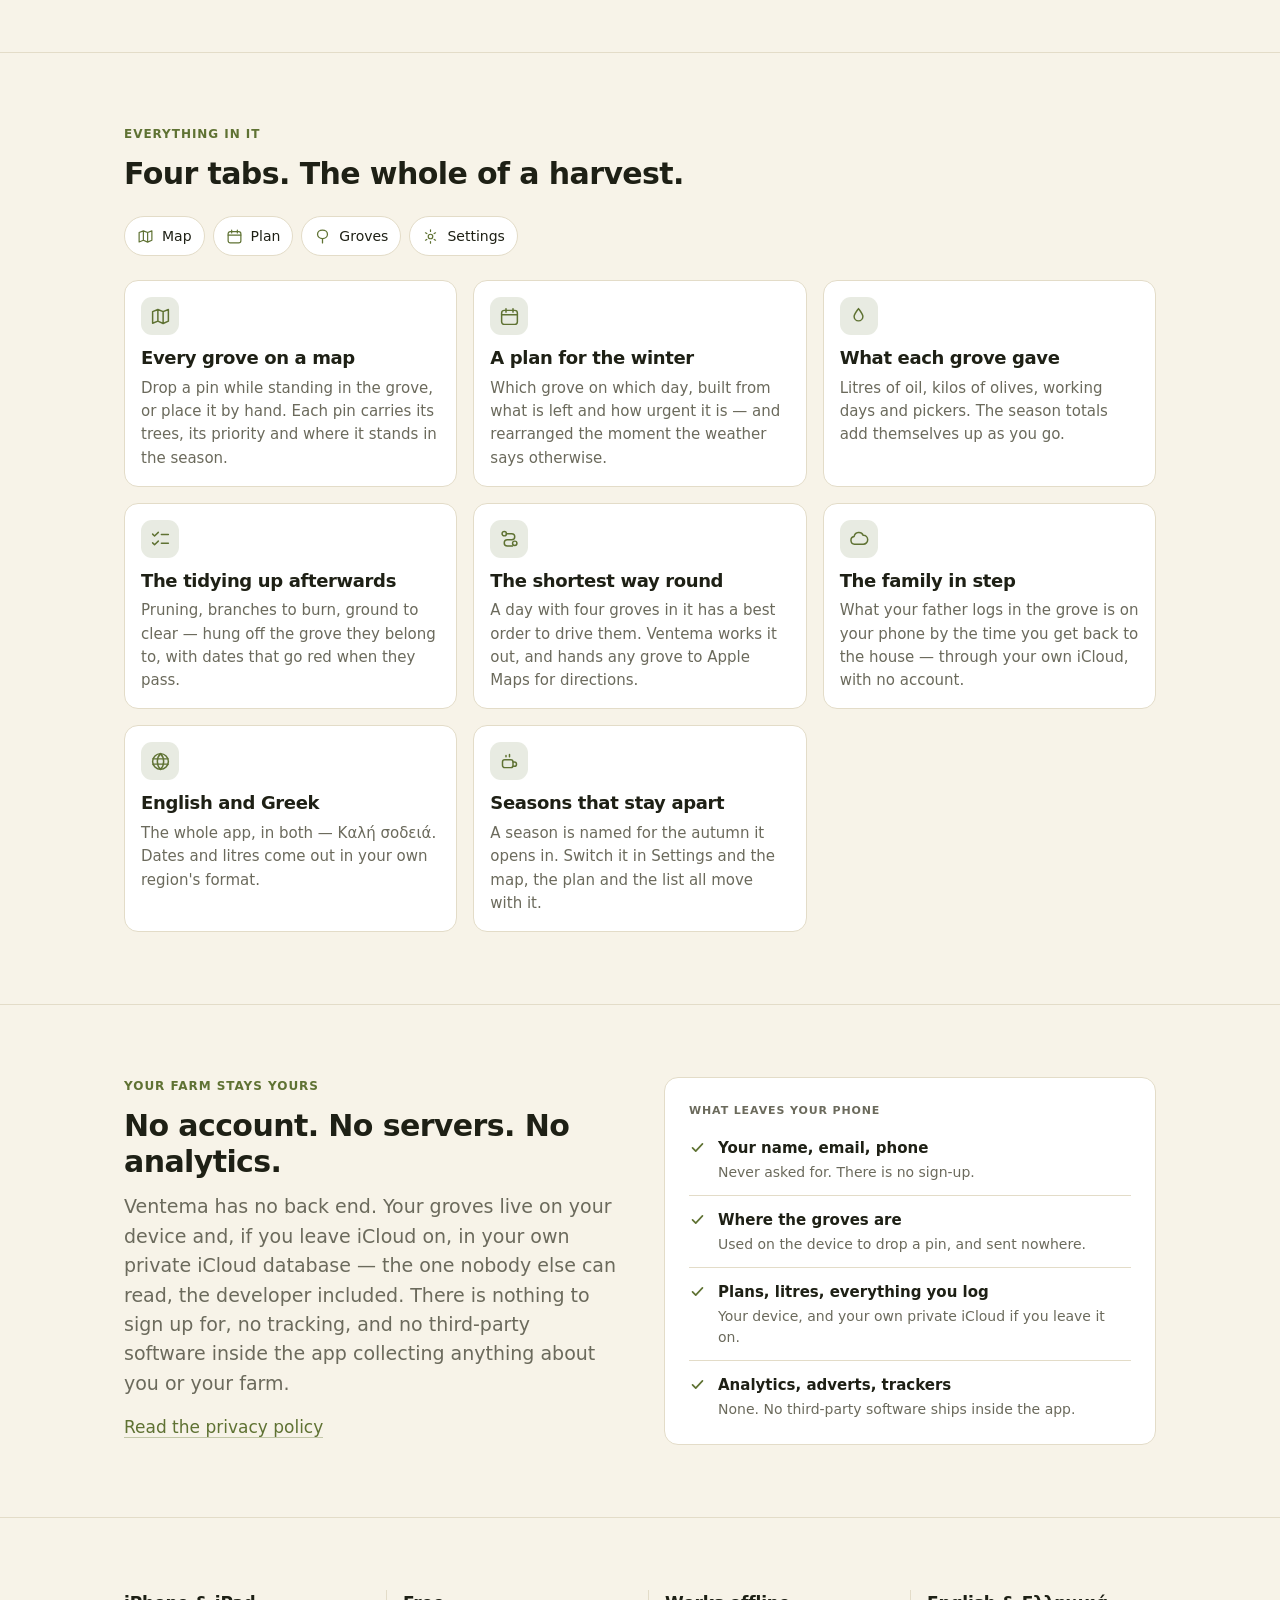
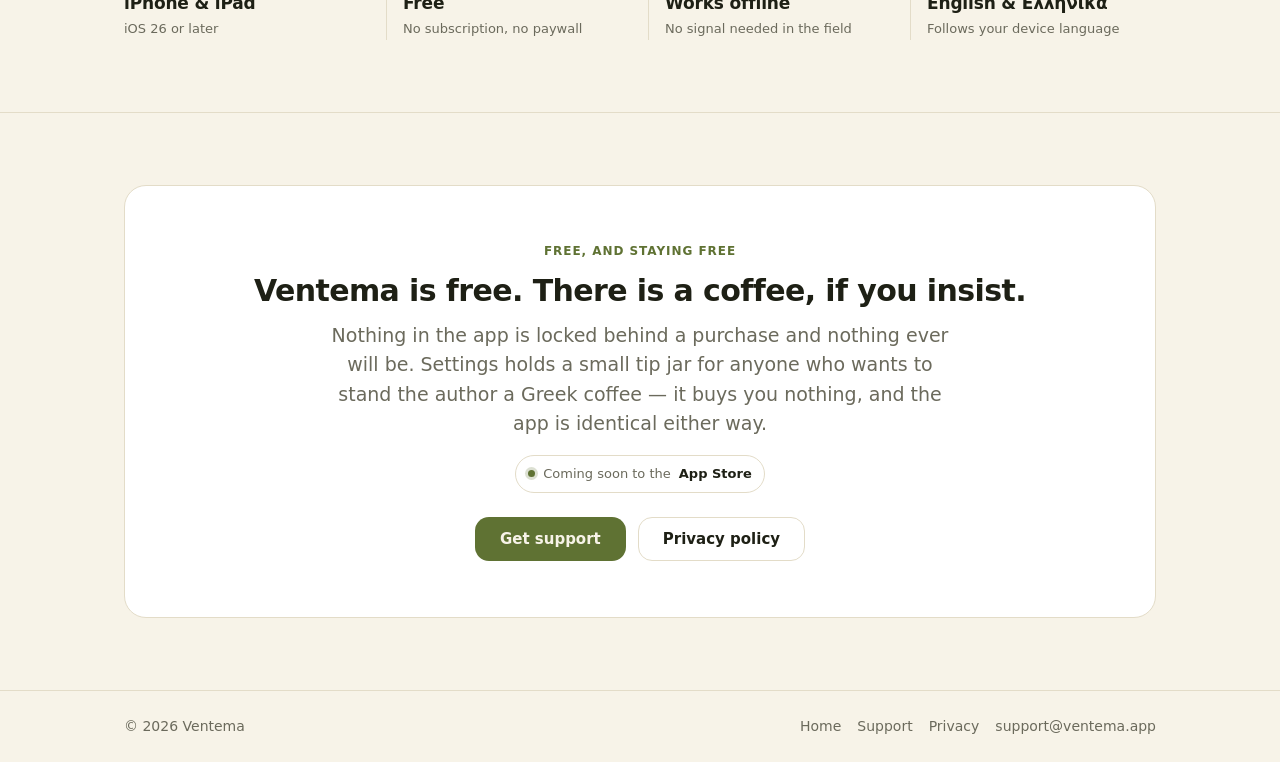
==== commit 58f5cbe5: "Draw the app itself on the home page The hero held an abstract panel of components; it now holds an " ====
--- a/index.html
+++ b/index.html
@@ -7,12 +7,32 @@
 <meta name="description" content="Ventema is an iPhone app for olive farmers: map the groves, plan the winter picking, log what each one yielded, and keep the family's devices in step. No account, no servers, no analytics.">
 <meta name="theme-color" content="#F7F3E8" media="(prefers-color-scheme: light)">
 <meta name="theme-color" content="#15170F" media="(prefers-color-scheme: dark)">
+<link rel="canonical" href="https://ventema.app/">
 <link rel="icon" href="assets/mark.svg" type="image/svg+xml">
 <link rel="apple-touch-icon" href="assets/apple-touch-icon.png">
 <link rel="stylesheet" href="assets/styles.css">
 <meta property="og:title" content="Ventema — The olive harvest, kept in order">
 <meta property="og:description" content="Map the groves, plan the winter picking, log what each one yielded, and keep the family's devices in step.">
 <meta property="og:type" content="website">
+<meta property="og:url" content="https://ventema.app/">
+<meta property="og:site_name" content="Ventema">
+<meta property="og:locale" content="en">
+<meta property="og:locale:alternate" content="el">
+<meta name="twitter:card" content="summary">
+<!-- Structured data, not behaviour: the page still runs no JavaScript. -->
+<script type="application/ld+json">
+{
+  "@context": "https://schema.org",
+  "@type": "MobileApplication",
+  "name": "Ventema",
+  "applicationCategory": "BusinessApplication",
+  "operatingSystem": "iOS 26 or later",
+  "url": "https://ventema.app/",
+  "inLanguage": ["en", "el"],
+  "description": "An iPhone and iPad app for olive farmers: map the groves, plan the winter picking, log what each one yielded, and keep the family's devices in step.",
+  "offers": { "@type": "Offer", "price": "0", "priceCurrency": "EUR" }
+}
+</script>
 </head>
 <body>
 
@@ -47,74 +67,148 @@
           <a class="button button--primary" href="#season">How a season goes</a>
           <a class="button button--secondary" href="#features">See every feature</a>
         </div>
-        <p class="small muted" style="margin-top: var(--l)">
-          Free, with no account to make and nothing locked behind a purchase.
+
+        <!-- The App Store button belongs here once the app is approved. -->
+        <p class="hero__note">
+          <span class="chip"><span class="chip__dot"></span>Coming soon to the <strong>App&nbsp;Store</strong></span>
         </p>
+
+        <ul class="hero__points">
+          <li class="hero__point">
+            <svg width="15" height="15" viewBox="0 0 24 24" fill="none" stroke="currentColor" stroke-width="2.6" stroke-linecap="round" stroke-linejoin="round"><path d="m5 12.5 4.5 4.5L19 7"/></svg>
+            Free, with nothing behind a purchase
+          </li>
+          <li class="hero__point">
+            <svg width="15" height="15" viewBox="0 0 24 24" fill="none" stroke="currentColor" stroke-width="2.6" stroke-linecap="round" stroke-linejoin="round"><path d="m5 12.5 4.5 4.5L19 7"/></svg>
+            No account to make
+          </li>
+          <li class="hero__point">
+            <svg width="15" height="15" viewBox="0 0 24 24" fill="none" stroke="currentColor" stroke-width="2.6" stroke-linecap="round" stroke-linejoin="round"><path d="m5 12.5 4.5 4.5L19 7"/></svg>
+            Works with no signal
+          </li>
+        </ul>
       </div>
 
       <!-- The app's own components, drawn in the browser. -->
       <div class="hero__visual" aria-hidden="true">
-        <div class="panel">
-          <div class="panel__header">
-            <span class="panel__title">Season 2025–26</span>
-            <span class="badge badge--olive">7 of 10 picked</span>
-          </div>
-
-          <div class="panel__stats">
-            <div class="stat">
-              <span class="stat__icon">
-                <svg width="17" height="17" viewBox="0 0 24 24" fill="none" stroke="currentColor" stroke-width="1.9" stroke-linecap="round" stroke-linejoin="round"><path d="M12 3c3 4 5 6.4 5 9a5 5 0 0 1-10 0c0-2.6 2-5 5-9z"/></svg>
-              </span>
-              <span class="stat__value">412</span>
-              <span class="stat__title">Litres of oil</span>
-            </div>
-            <div class="stat">
-              <span class="stat__icon">
-                <svg width="17" height="17" viewBox="0 0 24 24" fill="none" stroke="currentColor" stroke-width="1.9" stroke-linecap="round" stroke-linejoin="round"><circle cx="12" cy="12" r="9"/><path d="M12 7v5l3.2 2"/></svg>
-              </span>
-              <span class="stat__value">18.5</span>
-              <span class="stat__title">Days worked</span>
-            </div>
-            <div class="stat">
-              <span class="stat__icon">
-                <svg width="17" height="17" viewBox="0 0 24 24" fill="none" stroke="currentColor" stroke-width="1.9" stroke-linecap="round" stroke-linejoin="round"><path d="M12 21v-6"/><path d="M12 15c-4 0-7-2.7-7-6.2C5 5.6 8 3 12 3s7 2.6 7 5.8c0 3.5-3 6.2-7 6.2z"/></svg>
-              </span>
-              <span class="stat__value">3</span>
-              <span class="stat__title">Groves left</span>
-            </div>
-          </div>
-
-          <div class="row">
-            <span class="row__leading">
-              <svg width="19" height="19" viewBox="0 0 24 24" fill="none" stroke="currentColor" stroke-width="1.8" stroke-linecap="round" stroke-linejoin="round"><path d="M12 21v-6"/><path d="M12 15c-4 0-7-2.7-7-6.2C5 5.6 8 3 12 3s7 2.6 7 5.8c0 3.5-3 6.2-7 6.2z"/></svg>
-            </span>
-            <span class="row__body">
-              <span class="row__title">Káto Choráfi</span><br>
-              <span class="row__detail">86 trees · 148 litres</span>
-            </span>
-            <span class="badge badge--olive">Harvested</span>
-          </div>
-
-          <div class="row">
-            <span class="row__leading">
-              <svg width="19" height="19" viewBox="0 0 24 24" fill="none" stroke="currentColor" stroke-width="1.8" stroke-linecap="round" stroke-linejoin="round"><path d="M12 21v-6"/><path d="M12 15c-4 0-7-2.7-7-6.2C5 5.6 8 3 12 3s7 2.6 7 5.8c0 3.5-3 6.2-7 6.2z"/></svg>
-            </span>
-            <span class="row__body">
-              <span class="row__title">Ampélia</span><br>
-              <span class="row__detail">Started 4 Dec · 2 pickers</span>
-            </span>
-            <span class="badge badge--progress">In progress</span>
-          </div>
-
-          <div class="row">
-            <span class="row__leading">
-              <svg width="19" height="19" viewBox="0 0 24 24" fill="none" stroke="currentColor" stroke-width="1.8" stroke-linecap="round" stroke-linejoin="round"><path d="M12 21v-6"/><path d="M12 15c-4 0-7-2.7-7-6.2C5 5.6 8 3 12 3s7 2.6 7 5.8c0 3.5-3 6.2-7 6.2z"/></svg>
-            </span>
-            <span class="row__body">
-              <span class="row__title">Sto Rémma</span><br>
-              <span class="row__detail">Not started · lowest grove</span>
-            </span>
-            <span class="badge badge--urgent">Urgent</span>
+        <div class="device">
+          <div class="device__screen">
+            <span class="device__island"></span>
+
+            <div class="statusbar">
+              <span>08:14</span>
+              <span class="statusbar__icons">
+                <svg width="17" height="11" viewBox="0 0 17 11" fill="currentColor"><rect y="7.5" width="3" height="3.5" rx="1"/><rect x="4.7" y="5.2" width="3" height="5.8" rx="1"/><rect x="9.4" y="2.7" width="3" height="8.3" rx="1"/><rect x="14.1" width="3" height="11" rx="1"/></svg>
+                <svg width="16" height="11" viewBox="0 0 16 11" fill="none" stroke="currentColor" stroke-width="1.7" stroke-linecap="round"><path d="M1.3 3.7a10.3 10.3 0 0 1 13.4 0"/><path d="M3.8 6.5a6.9 6.9 0 0 1 8.4 0"/><path d="M6.3 9.2a3.1 3.1 0 0 1 3.4 0"/></svg>
+                <svg width="25" height="11" viewBox="0 0 25 11" fill="none"><rect x="0.6" y="0.6" width="20.3" height="9.8" rx="3.2" stroke="currentColor" stroke-opacity=".4"/><rect x="2.3" y="2.3" width="14.5" height="6.4" rx="1.9" fill="currentColor"/><path d="M22.6 4v3a2.1 2.1 0 0 0 0-3z" fill="currentColor" fill-opacity=".4"/></svg>
+              </span>
+            </div>
+
+            <div class="appbar">
+              <span class="appbar__title">Groves</span>
+              <span class="badge badge--olive">2025–26</span>
+            </div>
+
+            <div class="progress">
+              <div class="progress__row">
+                <span>7 of 10 picked</span>
+                <span>412 L so far</span>
+              </div>
+              <span class="progress__track"><span class="progress__fill" style="width: 70%"></span></span>
+            </div>
+
+            <div class="panel__stats">
+              <div class="stat">
+                <span class="stat__icon">
+                  <svg width="15" height="15" viewBox="0 0 24 24" fill="none" stroke="currentColor" stroke-width="1.9" stroke-linecap="round" stroke-linejoin="round"><path d="M12 3c3 4 5 6.4 5 9a5 5 0 0 1-10 0c0-2.6 2-5 5-9z"/></svg>
+                </span>
+                <span class="stat__value">412</span>
+                <span class="stat__title">Litres</span>
+              </div>
+              <div class="stat">
+                <span class="stat__icon">
+                  <svg width="15" height="15" viewBox="0 0 24 24" fill="none" stroke="currentColor" stroke-width="1.9" stroke-linecap="round" stroke-linejoin="round"><circle cx="12" cy="12" r="9"/><path d="M12 7v5l3.2 2"/></svg>
+                </span>
+                <span class="stat__value">18.5</span>
+                <span class="stat__title">Days</span>
+              </div>
+              <div class="stat">
+                <span class="stat__icon">
+                  <svg width="15" height="15" viewBox="0 0 24 24" fill="none" stroke="currentColor" stroke-width="1.9" stroke-linecap="round" stroke-linejoin="round"><path d="M12 21v-6"/><path d="M12 15c-4 0-7-2.7-7-6.2C5 5.6 8 3 12 3s7 2.6 7 5.8c0 3.5-3 6.2-7 6.2z"/></svg>
+                </span>
+                <span class="stat__value">3</span>
+                <span class="stat__title">To go</span>
+              </div>
+            </div>
+
+            <p class="listlabel">Still to pick</p>
+
+            <div class="row">
+              <span class="row__leading">
+                <svg width="17" height="17" viewBox="0 0 24 24" fill="none" stroke="currentColor" stroke-width="1.8" stroke-linecap="round" stroke-linejoin="round"><path d="M12 21v-6"/><path d="M12 15c-4 0-7-2.7-7-6.2C5 5.6 8 3 12 3s7 2.6 7 5.8c0 3.5-3 6.2-7 6.2z"/></svg>
+              </span>
+              <span class="row__body">
+                <span class="row__title">Sto Rémma</span><br>
+                <span class="row__detail">120 trees · lowest grove</span>
+              </span>
+              <span class="badge badge--urgent">Urgent</span>
+            </div>
+
+            <div class="row">
+              <span class="row__leading">
+                <svg width="17" height="17" viewBox="0 0 24 24" fill="none" stroke="currentColor" stroke-width="1.8" stroke-linecap="round" stroke-linejoin="round"><path d="M12 21v-6"/><path d="M12 15c-4 0-7-2.7-7-6.2C5 5.6 8 3 12 3s7 2.6 7 5.8c0 3.5-3 6.2-7 6.2z"/></svg>
+              </span>
+              <span class="row__body">
+                <span class="row__title">Ampélia</span><br>
+                <span class="row__detail">Started 4 Dec · 2 pickers</span>
+              </span>
+              <span class="badge badge--progress">In progress</span>
+            </div>
+
+            <div class="row">
+              <span class="row__leading">
+                <svg width="17" height="17" viewBox="0 0 24 24" fill="none" stroke="currentColor" stroke-width="1.8" stroke-linecap="round" stroke-linejoin="round"><path d="M12 21v-6"/><path d="M12 15c-4 0-7-2.7-7-6.2C5 5.6 8 3 12 3s7 2.6 7 5.8c0 3.5-3 6.2-7 6.2z"/></svg>
+              </span>
+              <span class="row__body">
+                <span class="row__title">Pánw Alónia</span><br>
+                <span class="row__detail">64 trees · take the truck</span>
+              </span>
+              <span class="badge badge--olive">Normal</span>
+            </div>
+
+            <p class="listlabel">Picked</p>
+
+            <div class="row">
+              <span class="row__leading">
+                <svg width="17" height="17" viewBox="0 0 24 24" fill="none" stroke="currentColor" stroke-width="1.8" stroke-linecap="round" stroke-linejoin="round"><path d="M12 21v-6"/><path d="M12 15c-4 0-7-2.7-7-6.2C5 5.6 8 3 12 3s7 2.6 7 5.8c0 3.5-3 6.2-7 6.2z"/></svg>
+              </span>
+              <span class="row__body">
+                <span class="row__title">Káto Choráfi</span><br>
+                <span class="row__detail">86 trees · 148 litres</span>
+              </span>
+              <span class="badge badge--olive">Harvested</span>
+            </div>
+
+            <div class="tabbar">
+              <span class="tabbar__item">
+                <svg width="20" height="20" viewBox="0 0 24 24" fill="none" stroke="currentColor" stroke-width="1.7" stroke-linecap="round" stroke-linejoin="round"><path d="M9 4 3 6.4v13.3L9 17.3m0-13.3 6 2.4m-6-2.4v13.3m6-10.9 6-2.4v13.3L15 20m0-13.3V20m0 0-6-2.7"/></svg>
+                Map
+              </span>
+              <span class="tabbar__item">
+                <svg width="20" height="20" viewBox="0 0 24 24" fill="none" stroke="currentColor" stroke-width="1.7" stroke-linecap="round" stroke-linejoin="round"><rect x="3" y="5" width="18" height="16" rx="3"/><path d="M3 10h18M8 3v4m8-4v4"/></svg>
+                Plan
+              </span>
+              <span class="tabbar__item tabbar__item--active">
+                <svg width="20" height="20" viewBox="0 0 24 24" fill="none" stroke="currentColor" stroke-width="1.8" stroke-linecap="round" stroke-linejoin="round"><path d="M12 21v-6"/><path d="M12 15c-4 0-7-2.7-7-6.2C5 5.6 8 3 12 3s7 2.6 7 5.8c0 3.5-3 6.2-7 6.2z"/></svg>
+                Groves
+              </span>
+              <span class="tabbar__item">
+                <svg width="20" height="20" viewBox="0 0 24 24" fill="none" stroke="currentColor" stroke-width="1.7" stroke-linecap="round" stroke-linejoin="round"><circle cx="12" cy="12" r="3.2"/><path d="M12 2.6v2.2M12 19.2v2.2M4.9 6.8l1.9 1.1M17.2 16.1l1.9 1.1M4.9 17.2l1.9-1.1M17.2 7.9l1.9-1.1"/></svg>
+                Settings
+              </span>
+            </div>
+
+            <span class="device__home"></span>
           </div>
         </div>
       </div>
@@ -190,7 +284,66 @@
           </div>
           <div class="step__visual" aria-hidden="true">
             <div class="vignette">
-              <span class="vignette__label">Groves</span>
+              <span class="vignette__label">Map</span>
+
+              <svg class="minimap" viewBox="0 0 440 250" xmlns="http://www.w3.org/2000/svg">
+                <defs>
+                  <clipPath id="grove-map"><rect width="440" height="250" rx="12"/></clipPath>
+                </defs>
+                <g clip-path="url(#grove-map)">
+                  <rect width="440" height="250" fill="color-mix(in srgb, var(--olive) 9%, var(--canvas))"/>
+
+                  <!-- The parcels: fields, in two weights of olive. -->
+                  <path d="M34 36 148 24 172 96 58 112Z" fill="color-mix(in srgb, var(--olive) 20%, var(--canvas))"/>
+                  <path d="M252 20 394 40 378 118 258 100Z" fill="color-mix(in srgb, var(--olive) 15%, var(--canvas))"/>
+                  <path d="M26 148 140 138 156 214 42 226Z" fill="color-mix(in srgb, var(--olive) 16%, var(--canvas))"/>
+                  <path d="M248 156 372 146 388 224 266 236Z" fill="color-mix(in srgb, var(--olive) 21%, var(--canvas))"/>
+
+                  <!-- Contours. -->
+                  <g fill="none" stroke="color-mix(in srgb, var(--olive) 28%, transparent)" stroke-width="1.4">
+                    <path d="M-10 74C60 52 130 128 210 104S350 22 450 46"/>
+                    <path d="M-10 108C60 86 132 162 212 138S352 56 450 80"/>
+                    <path d="M-10 196C70 176 140 214 214 200S360 168 450 186"/>
+                  </g>
+
+                  <!-- The track between them. -->
+                  <path d="M-10 244C76 226 118 176 196 166S332 126 450 62" fill="none"
+                        stroke="color-mix(in srgb, var(--bark) 45%, transparent)"
+                        stroke-width="6" stroke-linecap="round"/>
+
+                  <!-- Three groves, in the app's priority colours. -->
+                  <g>
+                    <ellipse cx="96" cy="190" rx="11" ry="4" fill="color-mix(in srgb, var(--ink) 16%, transparent)"/>
+                    <g transform="translate(78 158.5) scale(1.5)">
+                      <path d="M12 21c4.5-5.2 7-8.4 7-11a7 7 0 1 0-14 0c0 2.6 2.5 5.8 7 11z" fill="var(--terracotta)"/>
+                      <circle cx="12" cy="10" r="2.7" fill="var(--canvas)"/>
+                    </g>
+                    <text class="minimap__name" x="114" y="171">Sto Rémma</text>
+                    <text class="minimap__detail" x="114" y="186">120 trees · urgent</text>
+                  </g>
+
+                  <g>
+                    <ellipse cx="284" cy="186" rx="11" ry="4" fill="color-mix(in srgb, var(--ink) 16%, transparent)"/>
+                    <g transform="translate(266 154.5) scale(1.5)">
+                      <path d="M12 21c4.5-5.2 7-8.4 7-11a7 7 0 1 0-14 0c0 2.6 2.5 5.8 7 11z" fill="var(--olive)"/>
+                      <circle cx="12" cy="10" r="2.7" fill="var(--canvas)"/>
+                    </g>
+                    <text class="minimap__name" x="302" y="167">Pánw Alónia</text>
+                    <text class="minimap__detail" x="302" y="182">64 trees · steep</text>
+                  </g>
+
+                  <g>
+                    <ellipse cx="272" cy="72" rx="11" ry="4" fill="color-mix(in srgb, var(--ink) 16%, transparent)"/>
+                    <g transform="translate(254 40.5) scale(1.5)">
+                      <path d="M12 21c4.5-5.2 7-8.4 7-11a7 7 0 1 0-14 0c0 2.6 2.5 5.8 7 11z" fill="var(--dormant)"/>
+                      <circle cx="12" cy="10" r="2.7" fill="var(--canvas)"/>
+                    </g>
+                    <text class="minimap__name" x="290" y="53">Toú Papá</text>
+                    <text class="minimap__detail" x="290" y="68">22 trees · young</text>
+                  </g>
+                </g>
+              </svg>
+
               <div class="row">
                 <span class="row__leading">
                   <svg width="19" height="19" viewBox="0 0 24 24" fill="none" stroke="currentColor" stroke-width="1.8" stroke-linecap="round" stroke-linejoin="round"><path d="M12 21v-6"/><path d="M12 15c-4 0-7-2.7-7-6.2C5 5.6 8 3 12 3s7 2.6 7 5.8c0 3.5-3 6.2-7 6.2z"/></svg>
@@ -200,26 +353,6 @@
                   <span class="row__detail">120 trees · 35.2401, 24.1189</span>
                 </span>
                 <span class="badge badge--urgent">Urgent</span>
-              </div>
-              <div class="row">
-                <span class="row__leading">
-                  <svg width="19" height="19" viewBox="0 0 24 24" fill="none" stroke="currentColor" stroke-width="1.8" stroke-linecap="round" stroke-linejoin="round"><path d="M12 21v-6"/><path d="M12 15c-4 0-7-2.7-7-6.2C5 5.6 8 3 12 3s7 2.6 7 5.8c0 3.5-3 6.2-7 6.2z"/></svg>
-                </span>
-                <span class="row__body">
-                  <span class="row__title">Pánw Alónia</span><br>
-                  <span class="row__detail">64 trees · steep, take the truck</span>
-                </span>
-                <span class="badge badge--olive">Normal</span>
-              </div>
-              <div class="row">
-                <span class="row__leading">
-                  <svg width="19" height="19" viewBox="0 0 24 24" fill="none" stroke="currentColor" stroke-width="1.8" stroke-linecap="round" stroke-linejoin="round"><path d="M12 21v-6"/><path d="M12 15c-4 0-7-2.7-7-6.2C5 5.6 8 3 12 3s7 2.6 7 5.8c0 3.5-3 6.2-7 6.2z"/></svg>
-                </span>
-                <span class="row__body">
-                  <span class="row__title">Toú Papá</span><br>
-                  <span class="row__detail">22 trees · young</span>
-                </span>
-                <span class="badge badge--dormant">Low</span>
               </div>
             </div>
           </div>
@@ -388,11 +521,30 @@
         <h2>Four tabs. The whole of a harvest.</h2>
       </div>
 
+      <div class="tabstrip" aria-hidden="true">
+        <span class="tabstrip__item">
+          <svg width="17" height="17" viewBox="0 0 24 24" fill="none" stroke="currentColor" stroke-width="1.7" stroke-linecap="round" stroke-linejoin="round"><path d="M9 4 3 6.4v13.3L9 17.3m0-13.3 6 2.4m-6-2.4v13.3m6-10.9 6-2.4v13.3L15 20m0-13.3V20m0 0-6-2.7"/></svg>
+          Map
+        </span>
+        <span class="tabstrip__item">
+          <svg width="17" height="17" viewBox="0 0 24 24" fill="none" stroke="currentColor" stroke-width="1.7" stroke-linecap="round" stroke-linejoin="round"><rect x="3" y="5" width="18" height="16" rx="3"/><path d="M3 10h18M8 3v4m8-4v4"/></svg>
+          Plan
+        </span>
+        <span class="tabstrip__item">
+          <svg width="17" height="17" viewBox="0 0 24 24" fill="none" stroke="currentColor" stroke-width="1.8" stroke-linecap="round" stroke-linejoin="round"><path d="M12 21v-6"/><path d="M12 15c-4 0-7-2.7-7-6.2C5 5.6 8 3 12 3s7 2.6 7 5.8c0 3.5-3 6.2-7 6.2z"/></svg>
+          Groves
+        </span>
+        <span class="tabstrip__item">
+          <svg width="17" height="17" viewBox="0 0 24 24" fill="none" stroke="currentColor" stroke-width="1.7" stroke-linecap="round" stroke-linejoin="round"><circle cx="12" cy="12" r="3.2"/><path d="M12 2.6v2.2M12 19.2v2.2M4.9 6.8l1.9 1.1M17.2 16.1l1.9 1.1M4.9 17.2l1.9-1.1M17.2 7.9l1.9-1.1"/></svg>
+          Settings
+        </span>
+      </div>
+
       <div class="grid">
 
         <article class="card feature">
           <div class="feature__icon">
-            <svg width="24" height="24" viewBox="0 0 24 24" fill="none" stroke="currentColor" stroke-width="1.7" stroke-linecap="round" stroke-linejoin="round"><path d="M9 4 3 6.4v13.3L9 17.3m0-13.3 6 2.4m-6-2.4v13.3m6-10.9 6-2.4v13.3L15 20m0-13.3V20m0 0-6-2.7"/></svg>
+            <svg viewBox="0 0 24 24" fill="none" stroke="currentColor" stroke-width="1.7" stroke-linecap="round" stroke-linejoin="round"><path d="M9 4 3 6.4v13.3L9 17.3m0-13.3 6 2.4m-6-2.4v13.3m6-10.9 6-2.4v13.3L15 20m0-13.3V20m0 0-6-2.7"/></svg>
           </div>
           <h3>Every grove on a map</h3>
           <p>
@@ -403,7 +555,7 @@
 
         <article class="card feature">
           <div class="feature__icon">
-            <svg width="24" height="24" viewBox="0 0 24 24" fill="none" stroke="currentColor" stroke-width="1.7" stroke-linecap="round" stroke-linejoin="round"><rect x="3" y="5" width="18" height="16" rx="3"/><path d="M3 10h18M8 3v4m8-4v4"/></svg>
+            <svg viewBox="0 0 24 24" fill="none" stroke="currentColor" stroke-width="1.7" stroke-linecap="round" stroke-linejoin="round"><rect x="3" y="5" width="18" height="16" rx="3"/><path d="M3 10h18M8 3v4m8-4v4"/></svg>
           </div>
           <h3>A plan for the winter</h3>
           <p>
@@ -414,7 +566,7 @@
 
         <article class="card feature">
           <div class="feature__icon">
-            <svg width="24" height="24" viewBox="0 0 24 24" fill="none" stroke="currentColor" stroke-width="1.7" stroke-linecap="round" stroke-linejoin="round"><path d="M12 3c3 4 5 6.4 5 9a5 5 0 0 1-10 0c0-2.6 2-5 5-9z"/></svg>
+            <svg viewBox="0 0 24 24" fill="none" stroke="currentColor" stroke-width="1.7" stroke-linecap="round" stroke-linejoin="round"><path d="M12 3c3 4 5 6.4 5 9a5 5 0 0 1-10 0c0-2.6 2-5 5-9z"/></svg>
           </div>
           <h3>What each grove gave</h3>
           <p>
@@ -425,7 +577,7 @@
 
         <article class="card feature">
           <div class="feature__icon">
-            <svg width="24" height="24" viewBox="0 0 24 24" fill="none" stroke="currentColor" stroke-width="1.7" stroke-linecap="round" stroke-linejoin="round"><path d="m3 7 2.2 2.2L9.5 5"/><path d="m3 17 2.2 2.2L9.5 15"/><path d="M13 7.5h8M13 17.5h8"/></svg>
+            <svg viewBox="0 0 24 24" fill="none" stroke="currentColor" stroke-width="1.7" stroke-linecap="round" stroke-linejoin="round"><path d="m3 7 2.2 2.2L9.5 5"/><path d="m3 17 2.2 2.2L9.5 15"/><path d="M13 7.5h8M13 17.5h8"/></svg>
           </div>
           <h3>The tidying up afterwards</h3>
           <p>
@@ -436,7 +588,7 @@
 
         <article class="card feature">
           <div class="feature__icon">
-            <svg width="24" height="24" viewBox="0 0 24 24" fill="none" stroke="currentColor" stroke-width="1.7" stroke-linecap="round" stroke-linejoin="round"><circle cx="6" cy="6.5" r="2.5"/><circle cx="18" cy="17.5" r="2.5"/><path d="M8.5 6.5h6a3.5 3.5 0 0 1 0 7h-5a3.5 3.5 0 0 0 0 7h6"/></svg>
+            <svg viewBox="0 0 24 24" fill="none" stroke="currentColor" stroke-width="1.7" stroke-linecap="round" stroke-linejoin="round"><circle cx="6" cy="6.5" r="2.5"/><circle cx="18" cy="17.5" r="2.5"/><path d="M8.5 6.5h6a3.5 3.5 0 0 1 0 7h-5a3.5 3.5 0 0 0 0 7h6"/></svg>
           </div>
           <h3>The shortest way round</h3>
           <p>
@@ -447,7 +599,7 @@
 
         <article class="card feature">
           <div class="feature__icon">
-            <svg width="24" height="24" viewBox="0 0 24 24" fill="none" stroke="currentColor" stroke-width="1.7" stroke-linecap="round" stroke-linejoin="round"><path d="M7.5 18.5A4.5 4.5 0 0 1 7 9.6a5.5 5.5 0 0 1 10.4-1.2A4 4 0 0 1 17.5 18.5z"/></svg>
+            <svg viewBox="0 0 24 24" fill="none" stroke="currentColor" stroke-width="1.7" stroke-linecap="round" stroke-linejoin="round"><path d="M7.5 18.5A4.5 4.5 0 0 1 7 9.6a5.5 5.5 0 0 1 10.4-1.2A4 4 0 0 1 17.5 18.5z"/></svg>
           </div>
           <h3>The family in step</h3>
           <p>
@@ -458,7 +610,7 @@
 
         <article class="card feature">
           <div class="feature__icon">
-            <svg width="24" height="24" viewBox="0 0 24 24" fill="none" stroke="currentColor" stroke-width="1.7" stroke-linecap="round" stroke-linejoin="round"><circle cx="12" cy="12" r="9"/><path d="M3.3 9h17.4M3.3 15h17.4"/><path d="M12 3c2.4 2.4 3.6 5.4 3.6 9S14.4 18.6 12 21c-2.4-2.4-3.6-5.4-3.6-9S9.6 5.4 12 3z"/></svg>
+            <svg viewBox="0 0 24 24" fill="none" stroke="currentColor" stroke-width="1.7" stroke-linecap="round" stroke-linejoin="round"><circle cx="12" cy="12" r="9"/><path d="M3.3 9h17.4M3.3 15h17.4"/><path d="M12 3c2.4 2.4 3.6 5.4 3.6 9S14.4 18.6 12 21c-2.4-2.4-3.6-5.4-3.6-9S9.6 5.4 12 3z"/></svg>
           </div>
           <h3>English and Greek</h3>
           <p>
@@ -469,7 +621,7 @@
 
         <article class="card feature">
           <div class="feature__icon">
-            <svg width="24" height="24" viewBox="0 0 24 24" fill="none" stroke="currentColor" stroke-width="1.7" stroke-linecap="round" stroke-linejoin="round"><rect x="4" y="10" width="12" height="9" rx="2.5"/><path d="M16 12.5h1.5a2.5 2.5 0 0 1 0 5H16"/><path d="M8 6.5V5m4 1.5V4"/></svg>
+            <svg viewBox="0 0 24 24" fill="none" stroke="currentColor" stroke-width="1.7" stroke-linecap="round" stroke-linejoin="round"><rect x="4" y="10" width="12" height="9" rx="2.5"/><path d="M16 12.5h1.5a2.5 2.5 0 0 1 0 5H16"/><path d="M8 6.5V5m4 1.5V4"/></svg>
           </div>
           <h3>Seasons that stay apart</h3>
           <p>
@@ -484,11 +636,11 @@
 
   <!-- =========================================================== privacy -->
   <section class="section section--hairline">
-    <div class="wrap">
-      <div class="card card--roomy measure">
+    <div class="wrap privacy">
+      <div>
         <p class="eyebrow">Your farm stays yours</p>
         <h2>No account. No servers. No analytics.</h2>
-        <p class="muted" style="margin-top: var(--m)">
+        <p class="lede" style="margin-top: var(--m)">
           Ventema has no back end. Your groves live on your device and, if you
           leave iCloud on, in your own private iCloud database — the one nobody
           else can read, the developer included. There is nothing to sign up
@@ -499,6 +651,28 @@
           <a href="privacy.html">Read the privacy policy</a>
         </p>
       </div>
+
+      <div class="card card--roomy">
+        <p class="ledger__caption">What leaves your phone</p>
+        <dl class="ledger">
+          <div class="ledger__row">
+            <dt class="ledger__term"><svg width="17" height="17" viewBox="0 0 24 24" fill="none" stroke="currentColor" stroke-width="2.4" stroke-linecap="round" stroke-linejoin="round"><path d="m5 12.5 4.5 4.5L19 7"/></svg>Your name, email, phone</dt>
+            <dd class="ledger__value">Never asked for. There is no sign-up.</dd>
+          </div>
+          <div class="ledger__row">
+            <dt class="ledger__term"><svg width="17" height="17" viewBox="0 0 24 24" fill="none" stroke="currentColor" stroke-width="2.4" stroke-linecap="round" stroke-linejoin="round"><path d="m5 12.5 4.5 4.5L19 7"/></svg>Where the groves are</dt>
+            <dd class="ledger__value">Used on the device to drop a pin, and sent nowhere.</dd>
+          </div>
+          <div class="ledger__row">
+            <dt class="ledger__term"><svg width="17" height="17" viewBox="0 0 24 24" fill="none" stroke="currentColor" stroke-width="2.4" stroke-linecap="round" stroke-linejoin="round"><path d="m5 12.5 4.5 4.5L19 7"/></svg>Plans, litres, everything you log</dt>
+            <dd class="ledger__value">Your device, and your own private iCloud if you leave it on.</dd>
+          </div>
+          <div class="ledger__row">
+            <dt class="ledger__term"><svg width="17" height="17" viewBox="0 0 24 24" fill="none" stroke="currentColor" stroke-width="2.4" stroke-linecap="round" stroke-linejoin="round"><path d="m5 12.5 4.5 4.5L19 7"/></svg>Analytics, adverts, trackers</dt>
+            <dd class="ledger__value">None. No third-party software ships inside the app.</dd>
+          </div>
+        </dl>
+      </div>
     </div>
   </section>
 
@@ -530,13 +704,17 @@
   <section class="section section--hairline">
     <div class="wrap">
       <div class="cta">
-        <p class="eyebrow">The tip jar</p>
+        <p class="eyebrow">Free, and staying free</p>
         <h2>Ventema is free. There is a coffee, if you insist.</h2>
         <p class="lede">
           Nothing in the app is locked behind a purchase and nothing ever will
           be. Settings holds a small tip jar for anyone who wants to stand the
           author a Greek coffee — it buys you nothing, and the app is identical
           either way.
+        </p>
+        <!-- The App Store button belongs here once the app is approved. -->
+        <p class="cta__chip">
+          <span class="chip"><span class="chip__dot"></span>Coming soon to the <strong>App&nbsp;Store</strong></span>
         </p>
         <div class="cta__actions">
           <a class="button button--primary" href="support.html">Get support</a>
--- a/assets/styles.css
+++ b/assets/styles.css
@@ -70,6 +70,13 @@
 *::after { box-sizing: border-box; }
 
 html { -webkit-text-size-adjust: 100%; }
+
+/* The masthead is sticky, so an anchor has to stop clear of it. */
+section[id] { scroll-margin-top: calc(60px + var(--l)); }
+
+@media (prefers-reduced-motion: no-preference) {
+  html { scroll-behavior: smooth; }
+}
 
 body {
   margin: 0;
@@ -385,10 +392,28 @@
   grid-template-columns: repeat(auto-fit, minmax(260px, 1fr));
 }
 
+/* The icon tile: the app's rounded-square symbol, at 16% olive tint. */
 .feature__icon {
+  display: grid;
+  place-items: center;
+  width: 38px;
+  height: 38px;
+  margin-bottom: var(--m);
+  border-radius: 11px;
+  background: color-mix(in srgb, var(--olive) 14%, transparent);
   color: var(--olive);
-  line-height: 0;
-  margin-bottom: var(--m);
+}
+
+.feature__icon svg { width: 21px; height: 21px; }
+
+.feature {
+  transition: transform 140ms ease, border-color 140ms ease, box-shadow 140ms ease;
+}
+
+.feature:hover {
+  transform: translateY(-2px);
+  border-color: color-mix(in srgb, var(--olive) 45%, var(--hairline));
+  box-shadow: 0 14px 28px -22px color-mix(in srgb, var(--ink) 70%, transparent);
 }
 
 .feature h3 { margin-bottom: var(--s); }
@@ -661,7 +686,14 @@
   gap: var(--l);
 }
 
-.specs__item { text-align: left; }
+/* Read as a spec sheet: hairlines between the columns, none before the first. */
+.specs__item {
+  text-align: left;
+  padding-left: var(--l);
+  border-left: 1px solid var(--hairline);
+}
+
+.specs__item:first-child { padding-left: 0; border-left: 0; }
 
 .specs__value {
   font-size: 1.0625rem;
@@ -698,5 +730,393 @@
   .proof { grid-template-columns: minmax(0, 1fr); gap: var(--l); }
   .step { grid-template-columns: minmax(0, 1fr); }
   .step:nth-child(even) .step__visual { order: 0; }
-  .specs { grid-template-columns: repeat(2, minmax(0, 1fr)); }
-}
+  .specs { grid-template-columns: repeat(2, minmax(0, 1fr)); gap: var(--xl) var(--l); }
+  .specs__item:nth-child(odd) { padding-left: 0; border-left: 0; }
+}
+
+/* ------------------------------------------------------ hero atmosphere */
+
+/*  Two soft washes and a grove-spacing dot grid, all drawn from the palette
+ *  so the hero warms up without carrying a single image. */
+
+.hero {
+  position: relative;
+  isolation: isolate;
+  overflow: hidden;
+}
+
+.hero::before,
+.hero::after {
+  content: "";
+  position: absolute;
+  inset: 0;
+  z-index: -1;
+  pointer-events: none;
+}
+
+.hero::before {
+  background:
+    radial-gradient(52% 58% at 76% 18%,
+      color-mix(in srgb, var(--olive) 18%, transparent), transparent 72%),
+    radial-gradient(46% 50% at 4% 4%,
+      color-mix(in srgb, var(--bark) 12%, transparent), transparent 70%);
+}
+
+.hero::after {
+  background-image: radial-gradient(
+    color-mix(in srgb, var(--olive) 30%, transparent) 1px, transparent 1px);
+  background-size: 22px 22px;
+  opacity: 0.45;
+  -webkit-mask-image: radial-gradient(64% 58% at 26% 34%, #000, transparent 76%);
+          mask-image: radial-gradient(64% 58% at 26% 34%, #000, transparent 76%);
+}
+
+/* The launch chip, and the three things worth knowing before the fold. */
+
+.chip {
+  display: inline-flex;
+  align-items: center;
+  gap: var(--s);
+  padding: var(--s) var(--m);
+  border-radius: 999px;
+  border: 1px solid var(--hairline);
+  background: color-mix(in srgb, var(--card) 70%, transparent);
+  font-size: 0.8125rem;
+  font-weight: 500;
+  color: var(--ink-secondary);
+}
+
+.chip__dot {
+  width: 7px;
+  height: 7px;
+  border-radius: 999px;
+  background: var(--olive);
+  box-shadow: 0 0 0 3px color-mix(in srgb, var(--olive) 22%, transparent);
+  flex: none;
+}
+
+.chip strong { color: var(--ink); font-weight: 600; }
+
+.hero__note { margin-top: var(--l); }
+
+.cta__chip { margin-top: var(--l); }
+
+.hero__points {
+  display: flex;
+  flex-wrap: wrap;
+  gap: var(--s) var(--l);
+  margin: var(--m) 0 0;
+  padding: 0;
+  list-style: none;
+  font-size: 0.875rem;
+  color: var(--ink-secondary);
+}
+
+.hero__point {
+  display: inline-flex;
+  align-items: center;
+  gap: 6px;
+}
+
+.hero__point svg { color: var(--olive); flex: none; display: block; }
+
+/* ------------------------------------------------------------- the phone */
+
+/*  The app, drawn in the browser: an iPhone-shaped frame around the same
+ *  StatTile, row and badge components the rest of the page uses. */
+
+.device {
+  --rail: linear-gradient(155deg, #d9d3c1 0%, #a9a291 38%, #ece7d8 62%, #9d9684 100%);
+  width: min(336px, 100%);
+  margin-inline: auto;
+  padding: 11px;
+  border-radius: 54px;
+  background: var(--rail);
+  box-shadow:
+    inset 0 1px 0 rgba(255, 255, 255, 0.55),
+    0 2px 6px -2px color-mix(in srgb, var(--ink) 35%, transparent),
+    0 36px 64px -28px color-mix(in srgb, var(--ink) 65%, transparent);
+}
+
+.device__screen {
+  position: relative;
+  display: flex;
+  flex-direction: column;
+  gap: var(--s);
+  aspect-ratio: 9 / 19;
+  padding: 0 var(--m) var(--s);
+  border-radius: 44px;
+  background: var(--canvas);
+  overflow: hidden;
+}
+
+.device__island {
+  position: absolute;
+  top: 9px;
+  left: 50%;
+  transform: translateX(-50%);
+  width: 84px;
+  height: 25px;
+  border-radius: 999px;
+  background: #0A0B07;
+}
+
+.device__home {
+  width: 108px;
+  height: 5px;
+  margin: 2px auto 0;
+  border-radius: 999px;
+  background: color-mix(in srgb, var(--ink) 30%, transparent);
+}
+
+.statusbar {
+  display: flex;
+  align-items: center;
+  justify-content: space-between;
+  height: 44px;
+  flex: none;
+  padding-inline: var(--s);
+  font-size: 0.75rem;
+  font-weight: 600;
+  font-variant-numeric: tabular-nums;
+}
+
+.statusbar__icons {
+  display: inline-flex;
+  align-items: center;
+  gap: 5px;
+  line-height: 0;
+}
+
+.appbar {
+  display: flex;
+  align-items: center;
+  justify-content: space-between;
+  gap: var(--s);
+  padding: var(--xs) var(--s) 0;
+}
+
+.appbar__title {
+  font-size: 1.375rem;
+  font-weight: 700;
+  letter-spacing: -0.02em;
+}
+
+/* The season's progress, the first thing the app tells you. */
+
+.progress {
+  display: flex;
+  flex-direction: column;
+  gap: 6px;
+  padding-inline: var(--s);
+}
+
+.progress__row {
+  display: flex;
+  align-items: baseline;
+  justify-content: space-between;
+  gap: var(--s);
+  font-size: 0.75rem;
+  color: var(--ink-secondary);
+  font-variant-numeric: tabular-nums;
+}
+
+.progress__track {
+  height: 6px;
+  border-radius: 999px;
+  background: color-mix(in srgb, var(--olive) 18%, transparent);
+  overflow: hidden;
+}
+
+.progress__fill {
+  display: block;
+  height: 100%;
+  border-radius: 999px;
+  background: var(--olive);
+}
+
+.listlabel {
+  padding: var(--xs) var(--s) 0;
+  font-size: 0.6875rem;
+  font-weight: 600;
+  letter-spacing: 0.07em;
+  text-transform: uppercase;
+  color: var(--ink-secondary);
+}
+
+/* Inside the frame everything sits a size down, the way it does on a phone. */
+
+.device__screen .panel__stats { gap: 6px; }
+
+.device__screen .stat {
+  gap: 2px;
+  padding: var(--s);
+  border-radius: 12px;
+}
+
+.device__screen .stat__value { font-size: 1.0625rem; }
+.device__screen .stat__title { font-size: 0.625rem; }
+
+.device__screen .row {
+  gap: var(--s);
+  padding: var(--s) var(--m);
+  border-radius: 12px;
+}
+
+.device__screen .row__title { font-size: 0.875rem; }
+.device__screen .row__detail { font-size: 0.75rem; }
+
+.device__screen .badge {
+  padding: 2px var(--s);
+  font-size: 0.6875rem;
+}
+
+/* The four tabs the app actually has. */
+
+.tabbar {
+  display: grid;
+  grid-template-columns: repeat(4, minmax(0, 1fr));
+  margin-top: auto;
+  padding-top: var(--s);
+  border-top: 1px solid var(--hairline);
+}
+
+.tabbar__item {
+  display: flex;
+  flex-direction: column;
+  align-items: center;
+  gap: 3px;
+  font-size: 0.5625rem;
+  font-weight: 500;
+  letter-spacing: 0.01em;
+  color: var(--ink-secondary);
+}
+
+.tabbar__item svg { display: block; }
+
+.tabbar__item--active { color: var(--olive); }
+
+/* The same four, laid out flat above the feature grid. */
+
+.tabstrip {
+  display: flex;
+  flex-wrap: wrap;
+  gap: var(--s);
+  margin-bottom: var(--xl);
+}
+
+.tabstrip__item {
+  display: inline-flex;
+  align-items: center;
+  gap: var(--s);
+  padding: var(--s) var(--m);
+  border: 1px solid var(--hairline);
+  border-radius: 999px;
+  background: var(--card);
+  font-size: 0.875rem;
+  font-weight: 500;
+}
+
+.tabstrip__item svg { color: var(--olive); display: block; flex: none; }
+
+/* --------------------------------------------------------- the grove map */
+
+.minimap {
+  display: block;
+  width: 100%;
+  height: auto;
+  border-radius: var(--corner-radius);
+  border: 1px solid var(--hairline);
+}
+
+/*  The pin labels are sized in viewBox units, so they shrink with the map.
+ *  On a phone the map is a third of the width it has on a desk — the units
+ *  go up to keep the names the same size on the glass. */
+
+.minimap__name,
+.minimap__detail {
+  paint-order: stroke;
+  stroke: var(--canvas);
+  stroke-width: 3.5px;
+}
+
+.minimap__name { font-size: 13px; font-weight: 600; fill: var(--ink); }
+
+.minimap__detail { font-size: 11px; fill: var(--ink-secondary); }
+
+@media (max-width: 560px) {
+  .minimap__name { font-size: 18px; stroke-width: 4.5px; }
+  .minimap__detail { font-size: 15px; stroke-width: 4.5px; }
+}
+
+/* ------------------------------------------------- dark: metal and glass */
+
+@media (prefers-color-scheme: dark) {
+  .device {
+    --rail: linear-gradient(155deg, #4a4d3e 0%, #24271c 38%, #5c6050 62%, #1d2016 100%);
+  }
+
+  .hero::before {
+    background:
+      radial-gradient(52% 58% at 76% 18%,
+        color-mix(in srgb, var(--olive) 14%, transparent), transparent 72%),
+      radial-gradient(46% 50% at 4% 4%,
+        color-mix(in srgb, var(--bark) 10%, transparent), transparent 70%);
+  }
+}
+
+/* ------------------------------------------------- narrow: the hero stack */
+
+@media (max-width: 860px) {
+  .hero__grid { justify-items: center; }
+  .hero__visual { width: 100%; }
+}
+
+/* ------------------------------------------------------- the privacy band */
+
+.privacy {
+  display: grid;
+  grid-template-columns: minmax(0, 1fr) minmax(0, 1fr);
+  gap: clamp(var(--xl), 4vw, 48px);
+  align-items: start;
+}
+
+.ledger__caption {
+  font-size: 0.6875rem;
+  font-weight: 600;
+  letter-spacing: 0.08em;
+  text-transform: uppercase;
+  color: var(--ink-secondary);
+  margin-bottom: var(--s);
+}
+
+.ledger { margin: 0; }
+
+.ledger__row {
+  padding-block: var(--m);
+  border-top: 1px solid var(--hairline);
+}
+
+.ledger__row:first-of-type { border-top: 0; padding-top: var(--s); }
+.ledger__row:last-of-type { padding-bottom: 0; }
+
+.ledger__term {
+  display: flex;
+  align-items: center;
+  gap: var(--m);
+  font-size: 0.9375rem;
+  font-weight: 600;
+}
+
+.ledger__term svg { color: var(--olive); flex: none; display: block; }
+
+.ledger__value {
+  margin: 2px 0 0 calc(17px + var(--m));
+  font-size: 0.875rem;
+  color: var(--ink-secondary);
+  line-height: 1.5;
+}
+
+@media (max-width: 860px) {
+  .privacy { grid-template-columns: minmax(0, 1fr); }
+}
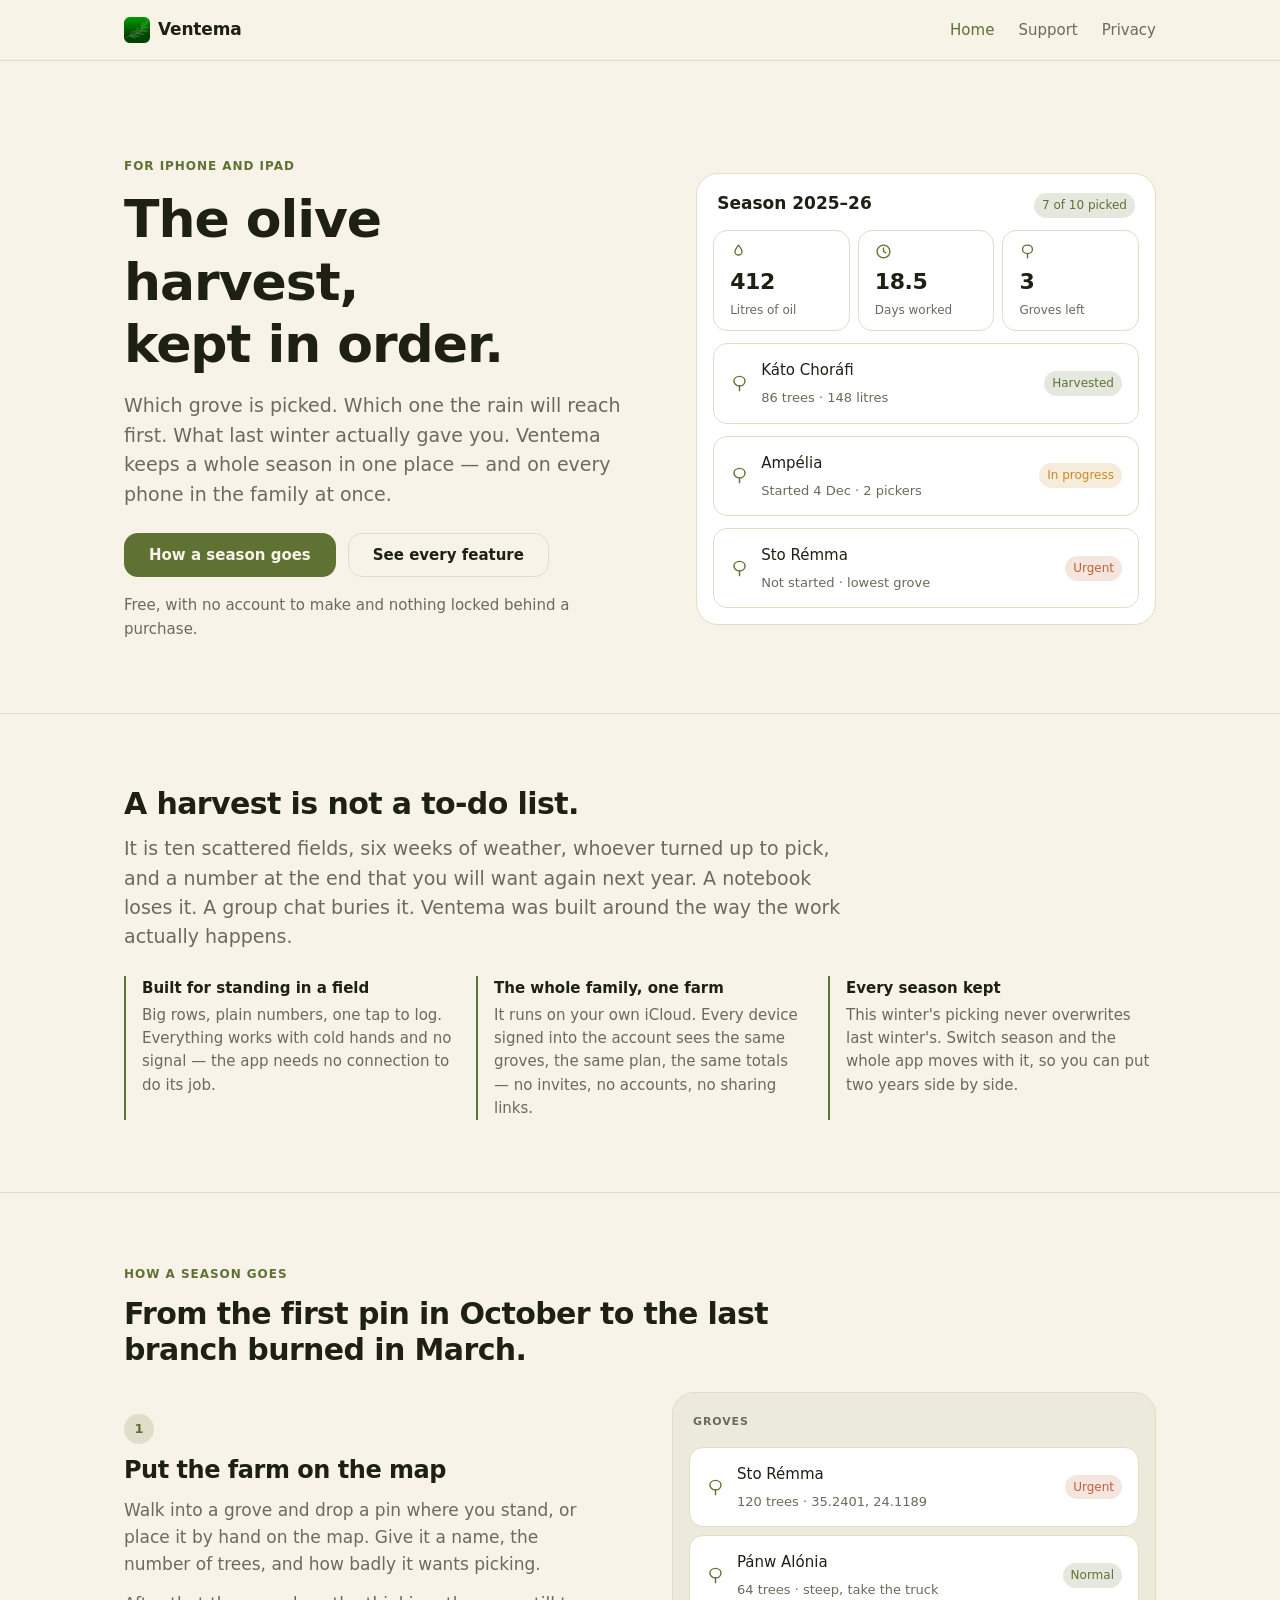
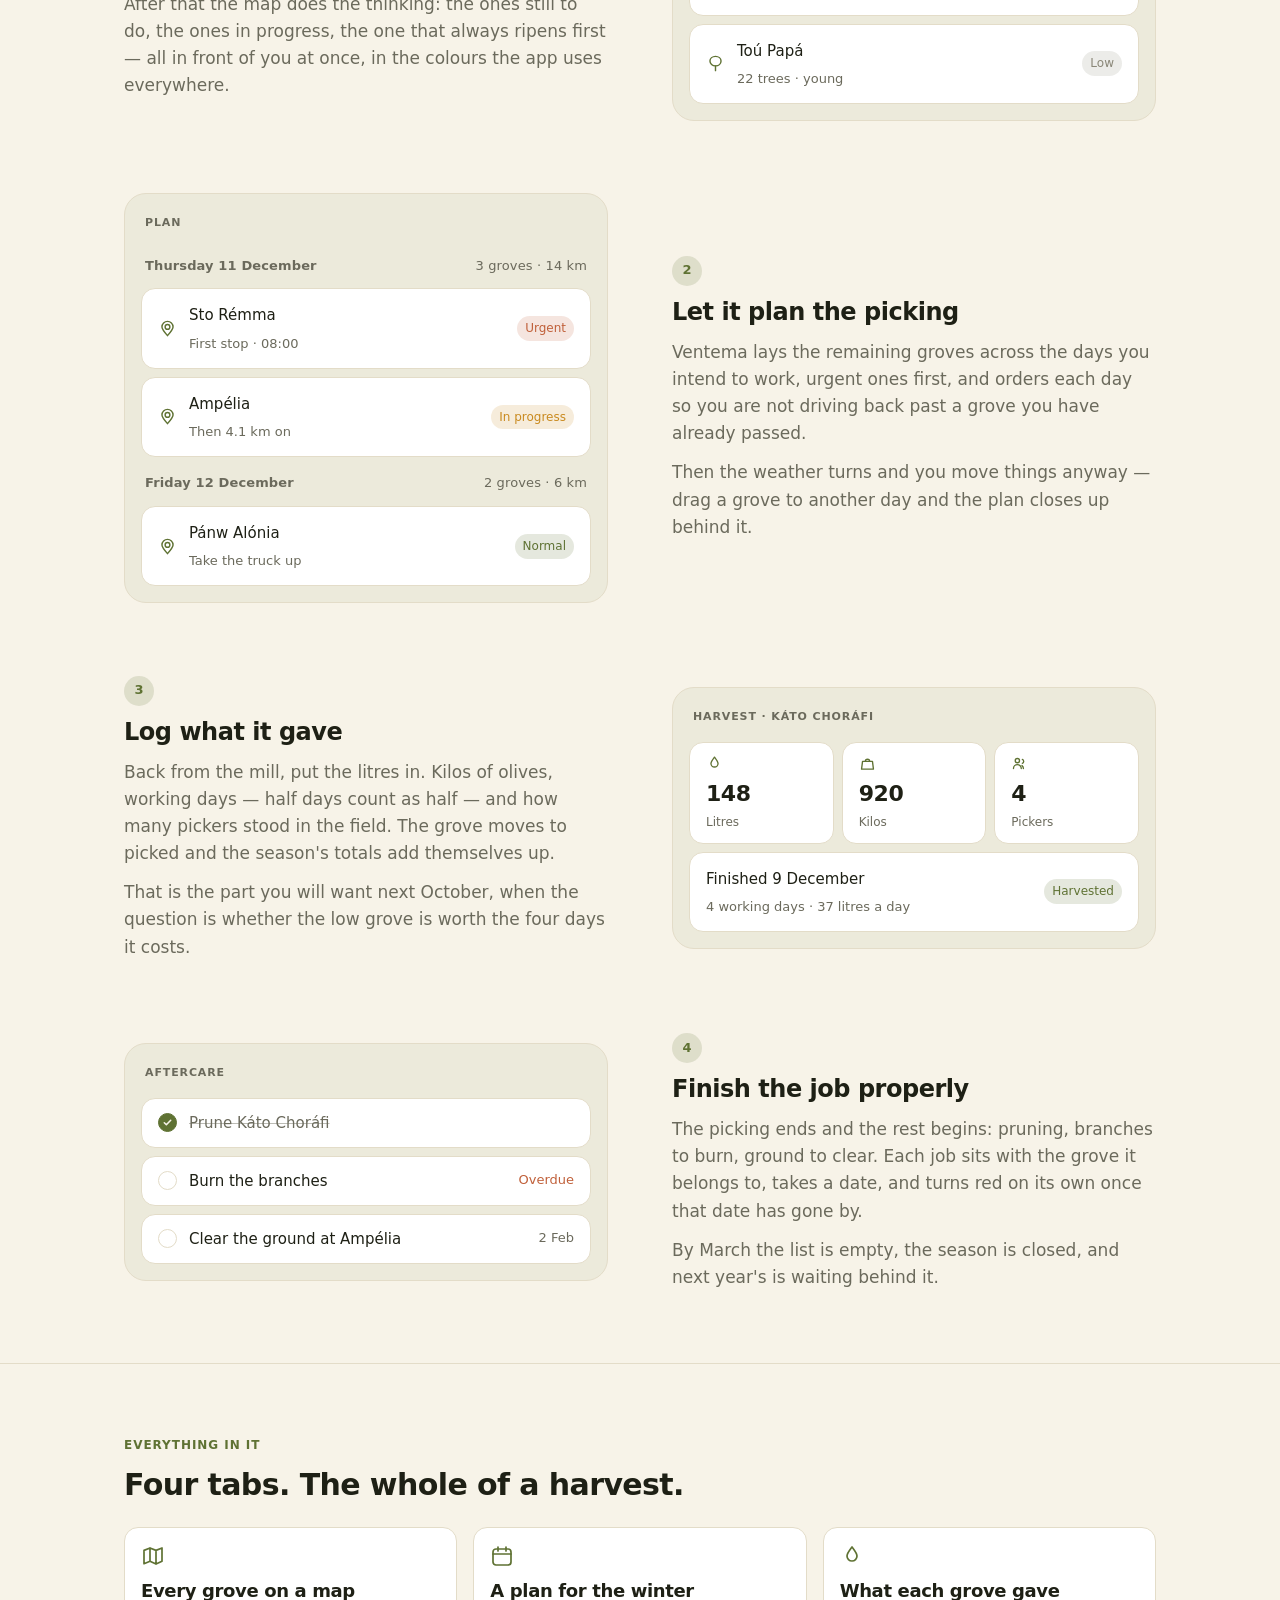
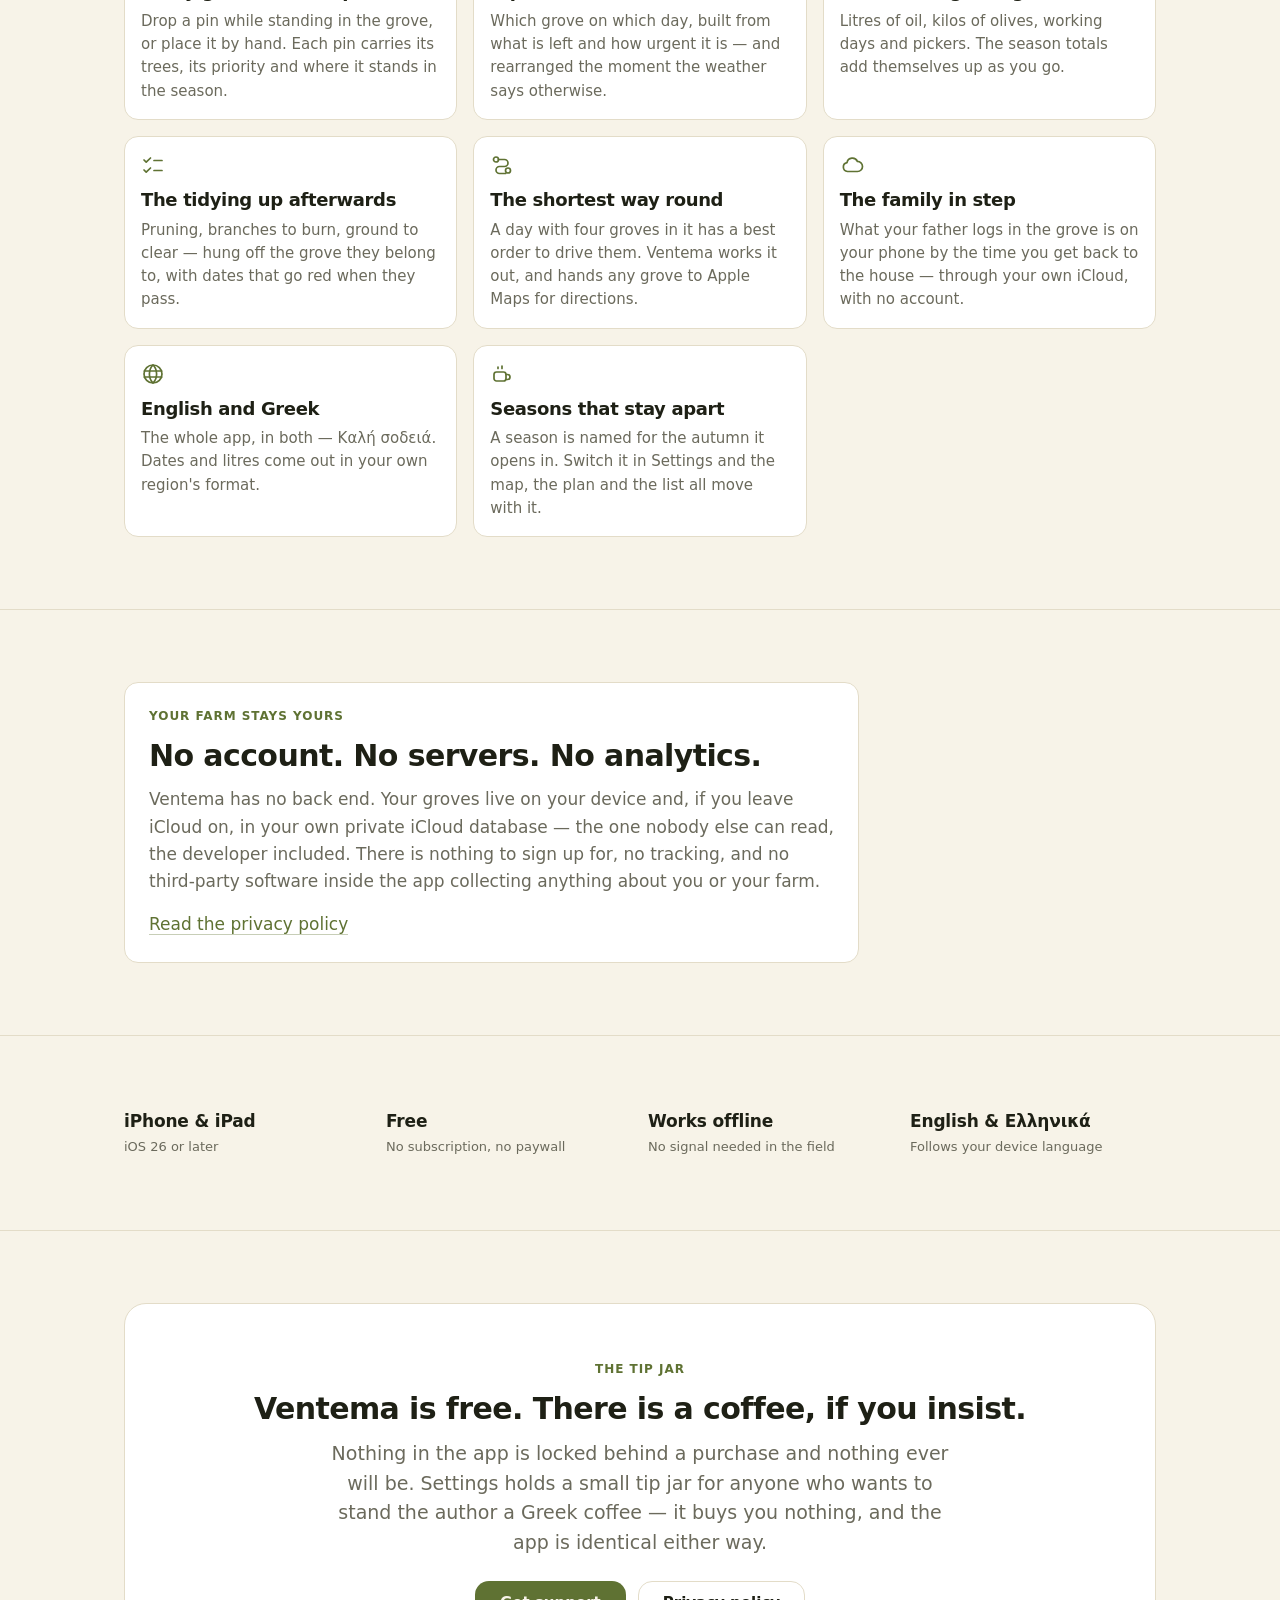
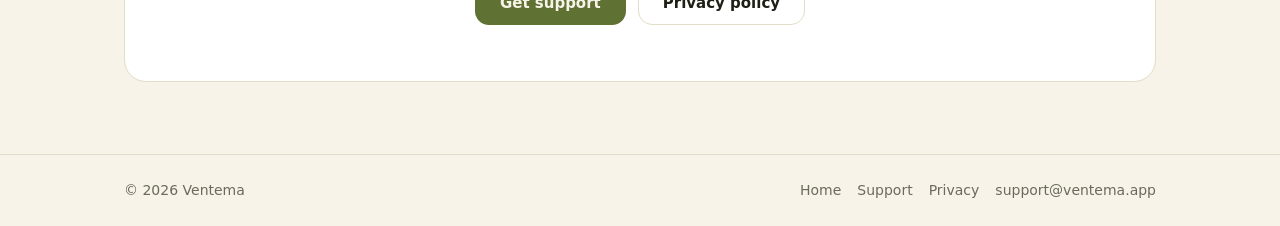
==== commit 823f2d0f: "Update the mark to the new app icon The app icon changed in VentemaApp (App.icon): the two hand-draw" ====
--- a/index.html
+++ b/index.html
@@ -7,39 +7,19 @@
 <meta name="description" content="Ventema is an iPhone app for olive farmers: map the groves, plan the winter picking, log what each one yielded, and keep the family's devices in step. No account, no servers, no analytics.">
 <meta name="theme-color" content="#F7F3E8" media="(prefers-color-scheme: light)">
 <meta name="theme-color" content="#15170F" media="(prefers-color-scheme: dark)">
-<link rel="canonical" href="https://ventema.app/">
-<link rel="icon" href="assets/mark.svg" type="image/svg+xml">
+<link rel="icon" href="assets/mark.png" type="image/png" sizes="128x128">
 <link rel="apple-touch-icon" href="assets/apple-touch-icon.png">
 <link rel="stylesheet" href="assets/styles.css">
 <meta property="og:title" content="Ventema — The olive harvest, kept in order">
 <meta property="og:description" content="Map the groves, plan the winter picking, log what each one yielded, and keep the family's devices in step.">
 <meta property="og:type" content="website">
-<meta property="og:url" content="https://ventema.app/">
-<meta property="og:site_name" content="Ventema">
-<meta property="og:locale" content="en">
-<meta property="og:locale:alternate" content="el">
-<meta name="twitter:card" content="summary">
-<!-- Structured data, not behaviour: the page still runs no JavaScript. -->
-<script type="application/ld+json">
-{
-  "@context": "https://schema.org",
-  "@type": "MobileApplication",
-  "name": "Ventema",
-  "applicationCategory": "BusinessApplication",
-  "operatingSystem": "iOS 26 or later",
-  "url": "https://ventema.app/",
-  "inLanguage": ["en", "el"],
-  "description": "An iPhone and iPad app for olive farmers: map the groves, plan the winter picking, log what each one yielded, and keep the family's devices in step.",
-  "offers": { "@type": "Offer", "price": "0", "priceCurrency": "EUR" }
-}
-</script>
 </head>
 <body>
 
 <header class="masthead">
   <div class="wrap masthead__inner">
     <a class="wordmark" href="index.html">
-      <img src="assets/mark.svg" width="26" height="26" alt="">
+      <img src="assets/mark.png" width="26" height="26" alt="">
       Ventema
     </a>
     <nav class="nav" aria-label="Primary">
@@ -67,148 +47,74 @@
           <a class="button button--primary" href="#season">How a season goes</a>
           <a class="button button--secondary" href="#features">See every feature</a>
         </div>
-
-        <!-- The App Store button belongs here once the app is approved. -->
-        <p class="hero__note">
-          <span class="chip"><span class="chip__dot"></span>Coming soon to the <strong>App&nbsp;Store</strong></span>
+        <p class="small muted" style="margin-top: var(--l)">
+          Free, with no account to make and nothing locked behind a purchase.
         </p>
-
-        <ul class="hero__points">
-          <li class="hero__point">
-            <svg width="15" height="15" viewBox="0 0 24 24" fill="none" stroke="currentColor" stroke-width="2.6" stroke-linecap="round" stroke-linejoin="round"><path d="m5 12.5 4.5 4.5L19 7"/></svg>
-            Free, with nothing behind a purchase
-          </li>
-          <li class="hero__point">
-            <svg width="15" height="15" viewBox="0 0 24 24" fill="none" stroke="currentColor" stroke-width="2.6" stroke-linecap="round" stroke-linejoin="round"><path d="m5 12.5 4.5 4.5L19 7"/></svg>
-            No account to make
-          </li>
-          <li class="hero__point">
-            <svg width="15" height="15" viewBox="0 0 24 24" fill="none" stroke="currentColor" stroke-width="2.6" stroke-linecap="round" stroke-linejoin="round"><path d="m5 12.5 4.5 4.5L19 7"/></svg>
-            Works with no signal
-          </li>
-        </ul>
       </div>
 
       <!-- The app's own components, drawn in the browser. -->
       <div class="hero__visual" aria-hidden="true">
-        <div class="device">
-          <div class="device__screen">
-            <span class="device__island"></span>
-
-            <div class="statusbar">
-              <span>08:14</span>
-              <span class="statusbar__icons">
-                <svg width="17" height="11" viewBox="0 0 17 11" fill="currentColor"><rect y="7.5" width="3" height="3.5" rx="1"/><rect x="4.7" y="5.2" width="3" height="5.8" rx="1"/><rect x="9.4" y="2.7" width="3" height="8.3" rx="1"/><rect x="14.1" width="3" height="11" rx="1"/></svg>
-                <svg width="16" height="11" viewBox="0 0 16 11" fill="none" stroke="currentColor" stroke-width="1.7" stroke-linecap="round"><path d="M1.3 3.7a10.3 10.3 0 0 1 13.4 0"/><path d="M3.8 6.5a6.9 6.9 0 0 1 8.4 0"/><path d="M6.3 9.2a3.1 3.1 0 0 1 3.4 0"/></svg>
-                <svg width="25" height="11" viewBox="0 0 25 11" fill="none"><rect x="0.6" y="0.6" width="20.3" height="9.8" rx="3.2" stroke="currentColor" stroke-opacity=".4"/><rect x="2.3" y="2.3" width="14.5" height="6.4" rx="1.9" fill="currentColor"/><path d="M22.6 4v3a2.1 2.1 0 0 0 0-3z" fill="currentColor" fill-opacity=".4"/></svg>
+        <div class="panel">
+          <div class="panel__header">
+            <span class="panel__title">Season 2025–26</span>
+            <span class="badge badge--olive">7 of 10 picked</span>
+          </div>
+
+          <div class="panel__stats">
+            <div class="stat">
+              <span class="stat__icon">
+                <svg width="17" height="17" viewBox="0 0 24 24" fill="none" stroke="currentColor" stroke-width="1.9" stroke-linecap="round" stroke-linejoin="round"><path d="M12 3c3 4 5 6.4 5 9a5 5 0 0 1-10 0c0-2.6 2-5 5-9z"/></svg>
               </span>
-            </div>
-
-            <div class="appbar">
-              <span class="appbar__title">Groves</span>
-              <span class="badge badge--olive">2025–26</span>
-            </div>
-
-            <div class="progress">
-              <div class="progress__row">
-                <span>7 of 10 picked</span>
-                <span>412 L so far</span>
-              </div>
-              <span class="progress__track"><span class="progress__fill" style="width: 70%"></span></span>
-            </div>
-
-            <div class="panel__stats">
-              <div class="stat">
-                <span class="stat__icon">
-                  <svg width="15" height="15" viewBox="0 0 24 24" fill="none" stroke="currentColor" stroke-width="1.9" stroke-linecap="round" stroke-linejoin="round"><path d="M12 3c3 4 5 6.4 5 9a5 5 0 0 1-10 0c0-2.6 2-5 5-9z"/></svg>
-                </span>
-                <span class="stat__value">412</span>
-                <span class="stat__title">Litres</span>
-              </div>
-              <div class="stat">
-                <span class="stat__icon">
-                  <svg width="15" height="15" viewBox="0 0 24 24" fill="none" stroke="currentColor" stroke-width="1.9" stroke-linecap="round" stroke-linejoin="round"><circle cx="12" cy="12" r="9"/><path d="M12 7v5l3.2 2"/></svg>
-                </span>
-                <span class="stat__value">18.5</span>
-                <span class="stat__title">Days</span>
-              </div>
-              <div class="stat">
-                <span class="stat__icon">
-                  <svg width="15" height="15" viewBox="0 0 24 24" fill="none" stroke="currentColor" stroke-width="1.9" stroke-linecap="round" stroke-linejoin="round"><path d="M12 21v-6"/><path d="M12 15c-4 0-7-2.7-7-6.2C5 5.6 8 3 12 3s7 2.6 7 5.8c0 3.5-3 6.2-7 6.2z"/></svg>
-                </span>
-                <span class="stat__value">3</span>
-                <span class="stat__title">To go</span>
-              </div>
-            </div>
-
-            <p class="listlabel">Still to pick</p>
-
-            <div class="row">
-              <span class="row__leading">
-                <svg width="17" height="17" viewBox="0 0 24 24" fill="none" stroke="currentColor" stroke-width="1.8" stroke-linecap="round" stroke-linejoin="round"><path d="M12 21v-6"/><path d="M12 15c-4 0-7-2.7-7-6.2C5 5.6 8 3 12 3s7 2.6 7 5.8c0 3.5-3 6.2-7 6.2z"/></svg>
+              <span class="stat__value">412</span>
+              <span class="stat__title">Litres of oil</span>
+            </div>
+            <div class="stat">
+              <span class="stat__icon">
+                <svg width="17" height="17" viewBox="0 0 24 24" fill="none" stroke="currentColor" stroke-width="1.9" stroke-linecap="round" stroke-linejoin="round"><circle cx="12" cy="12" r="9"/><path d="M12 7v5l3.2 2"/></svg>
               </span>
-              <span class="row__body">
-                <span class="row__title">Sto Rémma</span><br>
-                <span class="row__detail">120 trees · lowest grove</span>
+              <span class="stat__value">18.5</span>
+              <span class="stat__title">Days worked</span>
+            </div>
+            <div class="stat">
+              <span class="stat__icon">
+                <svg width="17" height="17" viewBox="0 0 24 24" fill="none" stroke="currentColor" stroke-width="1.9" stroke-linecap="round" stroke-linejoin="round"><path d="M12 21v-6"/><path d="M12 15c-4 0-7-2.7-7-6.2C5 5.6 8 3 12 3s7 2.6 7 5.8c0 3.5-3 6.2-7 6.2z"/></svg>
               </span>
-              <span class="badge badge--urgent">Urgent</span>
-            </div>
-
-            <div class="row">
-              <span class="row__leading">
-                <svg width="17" height="17" viewBox="0 0 24 24" fill="none" stroke="currentColor" stroke-width="1.8" stroke-linecap="round" stroke-linejoin="round"><path d="M12 21v-6"/><path d="M12 15c-4 0-7-2.7-7-6.2C5 5.6 8 3 12 3s7 2.6 7 5.8c0 3.5-3 6.2-7 6.2z"/></svg>
-              </span>
-              <span class="row__body">
-                <span class="row__title">Ampélia</span><br>
-                <span class="row__detail">Started 4 Dec · 2 pickers</span>
-              </span>
-              <span class="badge badge--progress">In progress</span>
-            </div>
-
-            <div class="row">
-              <span class="row__leading">
-                <svg width="17" height="17" viewBox="0 0 24 24" fill="none" stroke="currentColor" stroke-width="1.8" stroke-linecap="round" stroke-linejoin="round"><path d="M12 21v-6"/><path d="M12 15c-4 0-7-2.7-7-6.2C5 5.6 8 3 12 3s7 2.6 7 5.8c0 3.5-3 6.2-7 6.2z"/></svg>
-              </span>
-              <span class="row__body">
-                <span class="row__title">Pánw Alónia</span><br>
-                <span class="row__detail">64 trees · take the truck</span>
-              </span>
-              <span class="badge badge--olive">Normal</span>
-            </div>
-
-            <p class="listlabel">Picked</p>
-
-            <div class="row">
-              <span class="row__leading">
-                <svg width="17" height="17" viewBox="0 0 24 24" fill="none" stroke="currentColor" stroke-width="1.8" stroke-linecap="round" stroke-linejoin="round"><path d="M12 21v-6"/><path d="M12 15c-4 0-7-2.7-7-6.2C5 5.6 8 3 12 3s7 2.6 7 5.8c0 3.5-3 6.2-7 6.2z"/></svg>
-              </span>
-              <span class="row__body">
-                <span class="row__title">Káto Choráfi</span><br>
-                <span class="row__detail">86 trees · 148 litres</span>
-              </span>
-              <span class="badge badge--olive">Harvested</span>
-            </div>
-
-            <div class="tabbar">
-              <span class="tabbar__item">
-                <svg width="20" height="20" viewBox="0 0 24 24" fill="none" stroke="currentColor" stroke-width="1.7" stroke-linecap="round" stroke-linejoin="round"><path d="M9 4 3 6.4v13.3L9 17.3m0-13.3 6 2.4m-6-2.4v13.3m6-10.9 6-2.4v13.3L15 20m0-13.3V20m0 0-6-2.7"/></svg>
-                Map
-              </span>
-              <span class="tabbar__item">
-                <svg width="20" height="20" viewBox="0 0 24 24" fill="none" stroke="currentColor" stroke-width="1.7" stroke-linecap="round" stroke-linejoin="round"><rect x="3" y="5" width="18" height="16" rx="3"/><path d="M3 10h18M8 3v4m8-4v4"/></svg>
-                Plan
-              </span>
-              <span class="tabbar__item tabbar__item--active">
-                <svg width="20" height="20" viewBox="0 0 24 24" fill="none" stroke="currentColor" stroke-width="1.8" stroke-linecap="round" stroke-linejoin="round"><path d="M12 21v-6"/><path d="M12 15c-4 0-7-2.7-7-6.2C5 5.6 8 3 12 3s7 2.6 7 5.8c0 3.5-3 6.2-7 6.2z"/></svg>
-                Groves
-              </span>
-              <span class="tabbar__item">
-                <svg width="20" height="20" viewBox="0 0 24 24" fill="none" stroke="currentColor" stroke-width="1.7" stroke-linecap="round" stroke-linejoin="round"><circle cx="12" cy="12" r="3.2"/><path d="M12 2.6v2.2M12 19.2v2.2M4.9 6.8l1.9 1.1M17.2 16.1l1.9 1.1M4.9 17.2l1.9-1.1M17.2 7.9l1.9-1.1"/></svg>
-                Settings
-              </span>
-            </div>
-
-            <span class="device__home"></span>
+              <span class="stat__value">3</span>
+              <span class="stat__title">Groves left</span>
+            </div>
+          </div>
+
+          <div class="row">
+            <span class="row__leading">
+              <svg width="19" height="19" viewBox="0 0 24 24" fill="none" stroke="currentColor" stroke-width="1.8" stroke-linecap="round" stroke-linejoin="round"><path d="M12 21v-6"/><path d="M12 15c-4 0-7-2.7-7-6.2C5 5.6 8 3 12 3s7 2.6 7 5.8c0 3.5-3 6.2-7 6.2z"/></svg>
+            </span>
+            <span class="row__body">
+              <span class="row__title">Káto Choráfi</span><br>
+              <span class="row__detail">86 trees · 148 litres</span>
+            </span>
+            <span class="badge badge--olive">Harvested</span>
+          </div>
+
+          <div class="row">
+            <span class="row__leading">
+              <svg width="19" height="19" viewBox="0 0 24 24" fill="none" stroke="currentColor" stroke-width="1.8" stroke-linecap="round" stroke-linejoin="round"><path d="M12 21v-6"/><path d="M12 15c-4 0-7-2.7-7-6.2C5 5.6 8 3 12 3s7 2.6 7 5.8c0 3.5-3 6.2-7 6.2z"/></svg>
+            </span>
+            <span class="row__body">
+              <span class="row__title">Ampélia</span><br>
+              <span class="row__detail">Started 4 Dec · 2 pickers</span>
+            </span>
+            <span class="badge badge--progress">In progress</span>
+          </div>
+
+          <div class="row">
+            <span class="row__leading">
+              <svg width="19" height="19" viewBox="0 0 24 24" fill="none" stroke="currentColor" stroke-width="1.8" stroke-linecap="round" stroke-linejoin="round"><path d="M12 21v-6"/><path d="M12 15c-4 0-7-2.7-7-6.2C5 5.6 8 3 12 3s7 2.6 7 5.8c0 3.5-3 6.2-7 6.2z"/></svg>
+            </span>
+            <span class="row__body">
+              <span class="row__title">Sto Rémma</span><br>
+              <span class="row__detail">Not started · lowest grove</span>
+            </span>
+            <span class="badge badge--urgent">Urgent</span>
           </div>
         </div>
       </div>
@@ -284,66 +190,7 @@
           </div>
           <div class="step__visual" aria-hidden="true">
             <div class="vignette">
-              <span class="vignette__label">Map</span>
-
-              <svg class="minimap" viewBox="0 0 440 250" xmlns="http://www.w3.org/2000/svg">
-                <defs>
-                  <clipPath id="grove-map"><rect width="440" height="250" rx="12"/></clipPath>
-                </defs>
-                <g clip-path="url(#grove-map)">
-                  <rect width="440" height="250" fill="color-mix(in srgb, var(--olive) 9%, var(--canvas))"/>
-
-                  <!-- The parcels: fields, in two weights of olive. -->
-                  <path d="M34 36 148 24 172 96 58 112Z" fill="color-mix(in srgb, var(--olive) 20%, var(--canvas))"/>
-                  <path d="M252 20 394 40 378 118 258 100Z" fill="color-mix(in srgb, var(--olive) 15%, var(--canvas))"/>
-                  <path d="M26 148 140 138 156 214 42 226Z" fill="color-mix(in srgb, var(--olive) 16%, var(--canvas))"/>
-                  <path d="M248 156 372 146 388 224 266 236Z" fill="color-mix(in srgb, var(--olive) 21%, var(--canvas))"/>
-
-                  <!-- Contours. -->
-                  <g fill="none" stroke="color-mix(in srgb, var(--olive) 28%, transparent)" stroke-width="1.4">
-                    <path d="M-10 74C60 52 130 128 210 104S350 22 450 46"/>
-                    <path d="M-10 108C60 86 132 162 212 138S352 56 450 80"/>
-                    <path d="M-10 196C70 176 140 214 214 200S360 168 450 186"/>
-                  </g>
-
-                  <!-- The track between them. -->
-                  <path d="M-10 244C76 226 118 176 196 166S332 126 450 62" fill="none"
-                        stroke="color-mix(in srgb, var(--bark) 45%, transparent)"
-                        stroke-width="6" stroke-linecap="round"/>
-
-                  <!-- Three groves, in the app's priority colours. -->
-                  <g>
-                    <ellipse cx="96" cy="190" rx="11" ry="4" fill="color-mix(in srgb, var(--ink) 16%, transparent)"/>
-                    <g transform="translate(78 158.5) scale(1.5)">
-                      <path d="M12 21c4.5-5.2 7-8.4 7-11a7 7 0 1 0-14 0c0 2.6 2.5 5.8 7 11z" fill="var(--terracotta)"/>
-                      <circle cx="12" cy="10" r="2.7" fill="var(--canvas)"/>
-                    </g>
-                    <text class="minimap__name" x="114" y="171">Sto Rémma</text>
-                    <text class="minimap__detail" x="114" y="186">120 trees · urgent</text>
-                  </g>
-
-                  <g>
-                    <ellipse cx="284" cy="186" rx="11" ry="4" fill="color-mix(in srgb, var(--ink) 16%, transparent)"/>
-                    <g transform="translate(266 154.5) scale(1.5)">
-                      <path d="M12 21c4.5-5.2 7-8.4 7-11a7 7 0 1 0-14 0c0 2.6 2.5 5.8 7 11z" fill="var(--olive)"/>
-                      <circle cx="12" cy="10" r="2.7" fill="var(--canvas)"/>
-                    </g>
-                    <text class="minimap__name" x="302" y="167">Pánw Alónia</text>
-                    <text class="minimap__detail" x="302" y="182">64 trees · steep</text>
-                  </g>
-
-                  <g>
-                    <ellipse cx="272" cy="72" rx="11" ry="4" fill="color-mix(in srgb, var(--ink) 16%, transparent)"/>
-                    <g transform="translate(254 40.5) scale(1.5)">
-                      <path d="M12 21c4.5-5.2 7-8.4 7-11a7 7 0 1 0-14 0c0 2.6 2.5 5.8 7 11z" fill="var(--dormant)"/>
-                      <circle cx="12" cy="10" r="2.7" fill="var(--canvas)"/>
-                    </g>
-                    <text class="minimap__name" x="290" y="53">Toú Papá</text>
-                    <text class="minimap__detail" x="290" y="68">22 trees · young</text>
-                  </g>
-                </g>
-              </svg>
-
+              <span class="vignette__label">Groves</span>
               <div class="row">
                 <span class="row__leading">
                   <svg width="19" height="19" viewBox="0 0 24 24" fill="none" stroke="currentColor" stroke-width="1.8" stroke-linecap="round" stroke-linejoin="round"><path d="M12 21v-6"/><path d="M12 15c-4 0-7-2.7-7-6.2C5 5.6 8 3 12 3s7 2.6 7 5.8c0 3.5-3 6.2-7 6.2z"/></svg>
@@ -353,6 +200,26 @@
                   <span class="row__detail">120 trees · 35.2401, 24.1189</span>
                 </span>
                 <span class="badge badge--urgent">Urgent</span>
+              </div>
+              <div class="row">
+                <span class="row__leading">
+                  <svg width="19" height="19" viewBox="0 0 24 24" fill="none" stroke="currentColor" stroke-width="1.8" stroke-linecap="round" stroke-linejoin="round"><path d="M12 21v-6"/><path d="M12 15c-4 0-7-2.7-7-6.2C5 5.6 8 3 12 3s7 2.6 7 5.8c0 3.5-3 6.2-7 6.2z"/></svg>
+                </span>
+                <span class="row__body">
+                  <span class="row__title">Pánw Alónia</span><br>
+                  <span class="row__detail">64 trees · steep, take the truck</span>
+                </span>
+                <span class="badge badge--olive">Normal</span>
+              </div>
+              <div class="row">
+                <span class="row__leading">
+                  <svg width="19" height="19" viewBox="0 0 24 24" fill="none" stroke="currentColor" stroke-width="1.8" stroke-linecap="round" stroke-linejoin="round"><path d="M12 21v-6"/><path d="M12 15c-4 0-7-2.7-7-6.2C5 5.6 8 3 12 3s7 2.6 7 5.8c0 3.5-3 6.2-7 6.2z"/></svg>
+                </span>
+                <span class="row__body">
+                  <span class="row__title">Toú Papá</span><br>
+                  <span class="row__detail">22 trees · young</span>
+                </span>
+                <span class="badge badge--dormant">Low</span>
               </div>
             </div>
           </div>
@@ -521,30 +388,11 @@
         <h2>Four tabs. The whole of a harvest.</h2>
       </div>
 
-      <div class="tabstrip" aria-hidden="true">
-        <span class="tabstrip__item">
-          <svg width="17" height="17" viewBox="0 0 24 24" fill="none" stroke="currentColor" stroke-width="1.7" stroke-linecap="round" stroke-linejoin="round"><path d="M9 4 3 6.4v13.3L9 17.3m0-13.3 6 2.4m-6-2.4v13.3m6-10.9 6-2.4v13.3L15 20m0-13.3V20m0 0-6-2.7"/></svg>
-          Map
-        </span>
-        <span class="tabstrip__item">
-          <svg width="17" height="17" viewBox="0 0 24 24" fill="none" stroke="currentColor" stroke-width="1.7" stroke-linecap="round" stroke-linejoin="round"><rect x="3" y="5" width="18" height="16" rx="3"/><path d="M3 10h18M8 3v4m8-4v4"/></svg>
-          Plan
-        </span>
-        <span class="tabstrip__item">
-          <svg width="17" height="17" viewBox="0 0 24 24" fill="none" stroke="currentColor" stroke-width="1.8" stroke-linecap="round" stroke-linejoin="round"><path d="M12 21v-6"/><path d="M12 15c-4 0-7-2.7-7-6.2C5 5.6 8 3 12 3s7 2.6 7 5.8c0 3.5-3 6.2-7 6.2z"/></svg>
-          Groves
-        </span>
-        <span class="tabstrip__item">
-          <svg width="17" height="17" viewBox="0 0 24 24" fill="none" stroke="currentColor" stroke-width="1.7" stroke-linecap="round" stroke-linejoin="round"><circle cx="12" cy="12" r="3.2"/><path d="M12 2.6v2.2M12 19.2v2.2M4.9 6.8l1.9 1.1M17.2 16.1l1.9 1.1M4.9 17.2l1.9-1.1M17.2 7.9l1.9-1.1"/></svg>
-          Settings
-        </span>
-      </div>
-
       <div class="grid">
 
         <article class="card feature">
           <div class="feature__icon">
-            <svg viewBox="0 0 24 24" fill="none" stroke="currentColor" stroke-width="1.7" stroke-linecap="round" stroke-linejoin="round"><path d="M9 4 3 6.4v13.3L9 17.3m0-13.3 6 2.4m-6-2.4v13.3m6-10.9 6-2.4v13.3L15 20m0-13.3V20m0 0-6-2.7"/></svg>
+            <svg width="24" height="24" viewBox="0 0 24 24" fill="none" stroke="currentColor" stroke-width="1.7" stroke-linecap="round" stroke-linejoin="round"><path d="M9 4 3 6.4v13.3L9 17.3m0-13.3 6 2.4m-6-2.4v13.3m6-10.9 6-2.4v13.3L15 20m0-13.3V20m0 0-6-2.7"/></svg>
           </div>
           <h3>Every grove on a map</h3>
           <p>
@@ -555,7 +403,7 @@
 
         <article class="card feature">
           <div class="feature__icon">
-            <svg viewBox="0 0 24 24" fill="none" stroke="currentColor" stroke-width="1.7" stroke-linecap="round" stroke-linejoin="round"><rect x="3" y="5" width="18" height="16" rx="3"/><path d="M3 10h18M8 3v4m8-4v4"/></svg>
+            <svg width="24" height="24" viewBox="0 0 24 24" fill="none" stroke="currentColor" stroke-width="1.7" stroke-linecap="round" stroke-linejoin="round"><rect x="3" y="5" width="18" height="16" rx="3"/><path d="M3 10h18M8 3v4m8-4v4"/></svg>
           </div>
           <h3>A plan for the winter</h3>
           <p>
@@ -566,7 +414,7 @@
 
         <article class="card feature">
           <div class="feature__icon">
-            <svg viewBox="0 0 24 24" fill="none" stroke="currentColor" stroke-width="1.7" stroke-linecap="round" stroke-linejoin="round"><path d="M12 3c3 4 5 6.4 5 9a5 5 0 0 1-10 0c0-2.6 2-5 5-9z"/></svg>
+            <svg width="24" height="24" viewBox="0 0 24 24" fill="none" stroke="currentColor" stroke-width="1.7" stroke-linecap="round" stroke-linejoin="round"><path d="M12 3c3 4 5 6.4 5 9a5 5 0 0 1-10 0c0-2.6 2-5 5-9z"/></svg>
           </div>
           <h3>What each grove gave</h3>
           <p>
@@ -577,7 +425,7 @@
 
         <article class="card feature">
           <div class="feature__icon">
-            <svg viewBox="0 0 24 24" fill="none" stroke="currentColor" stroke-width="1.7" stroke-linecap="round" stroke-linejoin="round"><path d="m3 7 2.2 2.2L9.5 5"/><path d="m3 17 2.2 2.2L9.5 15"/><path d="M13 7.5h8M13 17.5h8"/></svg>
+            <svg width="24" height="24" viewBox="0 0 24 24" fill="none" stroke="currentColor" stroke-width="1.7" stroke-linecap="round" stroke-linejoin="round"><path d="m3 7 2.2 2.2L9.5 5"/><path d="m3 17 2.2 2.2L9.5 15"/><path d="M13 7.5h8M13 17.5h8"/></svg>
           </div>
           <h3>The tidying up afterwards</h3>
           <p>
@@ -588,7 +436,7 @@
 
         <article class="card feature">
           <div class="feature__icon">
-            <svg viewBox="0 0 24 24" fill="none" stroke="currentColor" stroke-width="1.7" stroke-linecap="round" stroke-linejoin="round"><circle cx="6" cy="6.5" r="2.5"/><circle cx="18" cy="17.5" r="2.5"/><path d="M8.5 6.5h6a3.5 3.5 0 0 1 0 7h-5a3.5 3.5 0 0 0 0 7h6"/></svg>
+            <svg width="24" height="24" viewBox="0 0 24 24" fill="none" stroke="currentColor" stroke-width="1.7" stroke-linecap="round" stroke-linejoin="round"><circle cx="6" cy="6.5" r="2.5"/><circle cx="18" cy="17.5" r="2.5"/><path d="M8.5 6.5h6a3.5 3.5 0 0 1 0 7h-5a3.5 3.5 0 0 0 0 7h6"/></svg>
           </div>
           <h3>The shortest way round</h3>
           <p>
@@ -599,7 +447,7 @@
 
         <article class="card feature">
           <div class="feature__icon">
-            <svg viewBox="0 0 24 24" fill="none" stroke="currentColor" stroke-width="1.7" stroke-linecap="round" stroke-linejoin="round"><path d="M7.5 18.5A4.5 4.5 0 0 1 7 9.6a5.5 5.5 0 0 1 10.4-1.2A4 4 0 0 1 17.5 18.5z"/></svg>
+            <svg width="24" height="24" viewBox="0 0 24 24" fill="none" stroke="currentColor" stroke-width="1.7" stroke-linecap="round" stroke-linejoin="round"><path d="M7.5 18.5A4.5 4.5 0 0 1 7 9.6a5.5 5.5 0 0 1 10.4-1.2A4 4 0 0 1 17.5 18.5z"/></svg>
           </div>
           <h3>The family in step</h3>
           <p>
@@ -610,7 +458,7 @@
 
         <article class="card feature">
           <div class="feature__icon">
-            <svg viewBox="0 0 24 24" fill="none" stroke="currentColor" stroke-width="1.7" stroke-linecap="round" stroke-linejoin="round"><circle cx="12" cy="12" r="9"/><path d="M3.3 9h17.4M3.3 15h17.4"/><path d="M12 3c2.4 2.4 3.6 5.4 3.6 9S14.4 18.6 12 21c-2.4-2.4-3.6-5.4-3.6-9S9.6 5.4 12 3z"/></svg>
+            <svg width="24" height="24" viewBox="0 0 24 24" fill="none" stroke="currentColor" stroke-width="1.7" stroke-linecap="round" stroke-linejoin="round"><circle cx="12" cy="12" r="9"/><path d="M3.3 9h17.4M3.3 15h17.4"/><path d="M12 3c2.4 2.4 3.6 5.4 3.6 9S14.4 18.6 12 21c-2.4-2.4-3.6-5.4-3.6-9S9.6 5.4 12 3z"/></svg>
           </div>
           <h3>English and Greek</h3>
           <p>
@@ -621,7 +469,7 @@
 
         <article class="card feature">
           <div class="feature__icon">
-            <svg viewBox="0 0 24 24" fill="none" stroke="currentColor" stroke-width="1.7" stroke-linecap="round" stroke-linejoin="round"><rect x="4" y="10" width="12" height="9" rx="2.5"/><path d="M16 12.5h1.5a2.5 2.5 0 0 1 0 5H16"/><path d="M8 6.5V5m4 1.5V4"/></svg>
+            <svg width="24" height="24" viewBox="0 0 24 24" fill="none" stroke="currentColor" stroke-width="1.7" stroke-linecap="round" stroke-linejoin="round"><rect x="4" y="10" width="12" height="9" rx="2.5"/><path d="M16 12.5h1.5a2.5 2.5 0 0 1 0 5H16"/><path d="M8 6.5V5m4 1.5V4"/></svg>
           </div>
           <h3>Seasons that stay apart</h3>
           <p>
@@ -636,11 +484,11 @@
 
   <!-- =========================================================== privacy -->
   <section class="section section--hairline">
-    <div class="wrap privacy">
-      <div>
+    <div class="wrap">
+      <div class="card card--roomy measure">
         <p class="eyebrow">Your farm stays yours</p>
         <h2>No account. No servers. No analytics.</h2>
-        <p class="lede" style="margin-top: var(--m)">
+        <p class="muted" style="margin-top: var(--m)">
           Ventema has no back end. Your groves live on your device and, if you
           leave iCloud on, in your own private iCloud database — the one nobody
           else can read, the developer included. There is nothing to sign up
@@ -651,28 +499,6 @@
           <a href="privacy.html">Read the privacy policy</a>
         </p>
       </div>
-
-      <div class="card card--roomy">
-        <p class="ledger__caption">What leaves your phone</p>
-        <dl class="ledger">
-          <div class="ledger__row">
-            <dt class="ledger__term"><svg width="17" height="17" viewBox="0 0 24 24" fill="none" stroke="currentColor" stroke-width="2.4" stroke-linecap="round" stroke-linejoin="round"><path d="m5 12.5 4.5 4.5L19 7"/></svg>Your name, email, phone</dt>
-            <dd class="ledger__value">Never asked for. There is no sign-up.</dd>
-          </div>
-          <div class="ledger__row">
-            <dt class="ledger__term"><svg width="17" height="17" viewBox="0 0 24 24" fill="none" stroke="currentColor" stroke-width="2.4" stroke-linecap="round" stroke-linejoin="round"><path d="m5 12.5 4.5 4.5L19 7"/></svg>Where the groves are</dt>
-            <dd class="ledger__value">Used on the device to drop a pin, and sent nowhere.</dd>
-          </div>
-          <div class="ledger__row">
-            <dt class="ledger__term"><svg width="17" height="17" viewBox="0 0 24 24" fill="none" stroke="currentColor" stroke-width="2.4" stroke-linecap="round" stroke-linejoin="round"><path d="m5 12.5 4.5 4.5L19 7"/></svg>Plans, litres, everything you log</dt>
-            <dd class="ledger__value">Your device, and your own private iCloud if you leave it on.</dd>
-          </div>
-          <div class="ledger__row">
-            <dt class="ledger__term"><svg width="17" height="17" viewBox="0 0 24 24" fill="none" stroke="currentColor" stroke-width="2.4" stroke-linecap="round" stroke-linejoin="round"><path d="m5 12.5 4.5 4.5L19 7"/></svg>Analytics, adverts, trackers</dt>
-            <dd class="ledger__value">None. No third-party software ships inside the app.</dd>
-          </div>
-        </dl>
-      </div>
     </div>
   </section>
 
@@ -704,17 +530,13 @@
   <section class="section section--hairline">
     <div class="wrap">
       <div class="cta">
-        <p class="eyebrow">Free, and staying free</p>
+        <p class="eyebrow">The tip jar</p>
         <h2>Ventema is free. There is a coffee, if you insist.</h2>
         <p class="lede">
           Nothing in the app is locked behind a purchase and nothing ever will
           be. Settings holds a small tip jar for anyone who wants to stand the
           author a Greek coffee — it buys you nothing, and the app is identical
           either way.
-        </p>
-        <!-- The App Store button belongs here once the app is approved. -->
-        <p class="cta__chip">
-          <span class="chip"><span class="chip__dot"></span>Coming soon to the <strong>App&nbsp;Store</strong></span>
         </p>
         <div class="cta__actions">
           <a class="button button--primary" href="support.html">Get support</a>
--- a/assets/styles.css
+++ b/assets/styles.css
@@ -70,13 +70,6 @@
 *::after { box-sizing: border-box; }
 
 html { -webkit-text-size-adjust: 100%; }
-
-/* The masthead is sticky, so an anchor has to stop clear of it. */
-section[id] { scroll-margin-top: calc(60px + var(--l)); }
-
-@media (prefers-reduced-motion: no-preference) {
-  html { scroll-behavior: smooth; }
-}
 
 body {
   margin: 0;
@@ -181,7 +174,7 @@
   border: 0;
 }
 
-.wordmark svg { display: block; }
+.wordmark img { display: block; }
 
 .nav {
   display: flex;
@@ -392,28 +385,10 @@
   grid-template-columns: repeat(auto-fit, minmax(260px, 1fr));
 }
 
-/* The icon tile: the app's rounded-square symbol, at 16% olive tint. */
 .feature__icon {
-  display: grid;
-  place-items: center;
-  width: 38px;
-  height: 38px;
+  color: var(--olive);
+  line-height: 0;
   margin-bottom: var(--m);
-  border-radius: 11px;
-  background: color-mix(in srgb, var(--olive) 14%, transparent);
-  color: var(--olive);
-}
-
-.feature__icon svg { width: 21px; height: 21px; }
-
-.feature {
-  transition: transform 140ms ease, border-color 140ms ease, box-shadow 140ms ease;
-}
-
-.feature:hover {
-  transform: translateY(-2px);
-  border-color: color-mix(in srgb, var(--olive) 45%, var(--hairline));
-  box-shadow: 0 14px 28px -22px color-mix(in srgb, var(--ink) 70%, transparent);
 }
 
 .feature h3 { margin-bottom: var(--s); }
@@ -686,14 +661,7 @@
   gap: var(--l);
 }
 
-/* Read as a spec sheet: hairlines between the columns, none before the first. */
-.specs__item {
-  text-align: left;
-  padding-left: var(--l);
-  border-left: 1px solid var(--hairline);
-}
-
-.specs__item:first-child { padding-left: 0; border-left: 0; }
+.specs__item { text-align: left; }
 
 .specs__value {
   font-size: 1.0625rem;
@@ -730,393 +698,5 @@
   .proof { grid-template-columns: minmax(0, 1fr); gap: var(--l); }
   .step { grid-template-columns: minmax(0, 1fr); }
   .step:nth-child(even) .step__visual { order: 0; }
-  .specs { grid-template-columns: repeat(2, minmax(0, 1fr)); gap: var(--xl) var(--l); }
-  .specs__item:nth-child(odd) { padding-left: 0; border-left: 0; }
-}
-
-/* ------------------------------------------------------ hero atmosphere */
-
-/*  Two soft washes and a grove-spacing dot grid, all drawn from the palette
- *  so the hero warms up without carrying a single image. */
-
-.hero {
-  position: relative;
-  isolation: isolate;
-  overflow: hidden;
-}
-
-.hero::before,
-.hero::after {
-  content: "";
-  position: absolute;
-  inset: 0;
-  z-index: -1;
-  pointer-events: none;
-}
-
-.hero::before {
-  background:
-    radial-gradient(52% 58% at 76% 18%,
-      color-mix(in srgb, var(--olive) 18%, transparent), transparent 72%),
-    radial-gradient(46% 50% at 4% 4%,
-      color-mix(in srgb, var(--bark) 12%, transparent), transparent 70%);
-}
-
-.hero::after {
-  background-image: radial-gradient(
-    color-mix(in srgb, var(--olive) 30%, transparent) 1px, transparent 1px);
-  background-size: 22px 22px;
-  opacity: 0.45;
-  -webkit-mask-image: radial-gradient(64% 58% at 26% 34%, #000, transparent 76%);
-          mask-image: radial-gradient(64% 58% at 26% 34%, #000, transparent 76%);
-}
-
-/* The launch chip, and the three things worth knowing before the fold. */
-
-.chip {
-  display: inline-flex;
-  align-items: center;
-  gap: var(--s);
-  padding: var(--s) var(--m);
-  border-radius: 999px;
-  border: 1px solid var(--hairline);
-  background: color-mix(in srgb, var(--card) 70%, transparent);
-  font-size: 0.8125rem;
-  font-weight: 500;
-  color: var(--ink-secondary);
-}
-
-.chip__dot {
-  width: 7px;
-  height: 7px;
-  border-radius: 999px;
-  background: var(--olive);
-  box-shadow: 0 0 0 3px color-mix(in srgb, var(--olive) 22%, transparent);
-  flex: none;
-}
-
-.chip strong { color: var(--ink); font-weight: 600; }
-
-.hero__note { margin-top: var(--l); }
-
-.cta__chip { margin-top: var(--l); }
-
-.hero__points {
-  display: flex;
-  flex-wrap: wrap;
-  gap: var(--s) var(--l);
-  margin: var(--m) 0 0;
-  padding: 0;
-  list-style: none;
-  font-size: 0.875rem;
-  color: var(--ink-secondary);
-}
-
-.hero__point {
-  display: inline-flex;
-  align-items: center;
-  gap: 6px;
-}
-
-.hero__point svg { color: var(--olive); flex: none; display: block; }
-
-/* ------------------------------------------------------------- the phone */
-
-/*  The app, drawn in the browser: an iPhone-shaped frame around the same
- *  StatTile, row and badge components the rest of the page uses. */
-
-.device {
-  --rail: linear-gradient(155deg, #d9d3c1 0%, #a9a291 38%, #ece7d8 62%, #9d9684 100%);
-  width: min(336px, 100%);
-  margin-inline: auto;
-  padding: 11px;
-  border-radius: 54px;
-  background: var(--rail);
-  box-shadow:
-    inset 0 1px 0 rgba(255, 255, 255, 0.55),
-    0 2px 6px -2px color-mix(in srgb, var(--ink) 35%, transparent),
-    0 36px 64px -28px color-mix(in srgb, var(--ink) 65%, transparent);
-}
-
-.device__screen {
-  position: relative;
-  display: flex;
-  flex-direction: column;
-  gap: var(--s);
-  aspect-ratio: 9 / 19;
-  padding: 0 var(--m) var(--s);
-  border-radius: 44px;
-  background: var(--canvas);
-  overflow: hidden;
-}
-
-.device__island {
-  position: absolute;
-  top: 9px;
-  left: 50%;
-  transform: translateX(-50%);
-  width: 84px;
-  height: 25px;
-  border-radius: 999px;
-  background: #0A0B07;
-}
-
-.device__home {
-  width: 108px;
-  height: 5px;
-  margin: 2px auto 0;
-  border-radius: 999px;
-  background: color-mix(in srgb, var(--ink) 30%, transparent);
-}
-
-.statusbar {
-  display: flex;
-  align-items: center;
-  justify-content: space-between;
-  height: 44px;
-  flex: none;
-  padding-inline: var(--s);
-  font-size: 0.75rem;
-  font-weight: 600;
-  font-variant-numeric: tabular-nums;
-}
-
-.statusbar__icons {
-  display: inline-flex;
-  align-items: center;
-  gap: 5px;
-  line-height: 0;
-}
-
-.appbar {
-  display: flex;
-  align-items: center;
-  justify-content: space-between;
-  gap: var(--s);
-  padding: var(--xs) var(--s) 0;
-}
-
-.appbar__title {
-  font-size: 1.375rem;
-  font-weight: 700;
-  letter-spacing: -0.02em;
-}
-
-/* The season's progress, the first thing the app tells you. */
-
-.progress {
-  display: flex;
-  flex-direction: column;
-  gap: 6px;
-  padding-inline: var(--s);
-}
-
-.progress__row {
-  display: flex;
-  align-items: baseline;
-  justify-content: space-between;
-  gap: var(--s);
-  font-size: 0.75rem;
-  color: var(--ink-secondary);
-  font-variant-numeric: tabular-nums;
-}
-
-.progress__track {
-  height: 6px;
-  border-radius: 999px;
-  background: color-mix(in srgb, var(--olive) 18%, transparent);
-  overflow: hidden;
-}
-
-.progress__fill {
-  display: block;
-  height: 100%;
-  border-radius: 999px;
-  background: var(--olive);
-}
-
-.listlabel {
-  padding: var(--xs) var(--s) 0;
-  font-size: 0.6875rem;
-  font-weight: 600;
-  letter-spacing: 0.07em;
-  text-transform: uppercase;
-  color: var(--ink-secondary);
-}
-
-/* Inside the frame everything sits a size down, the way it does on a phone. */
-
-.device__screen .panel__stats { gap: 6px; }
-
-.device__screen .stat {
-  gap: 2px;
-  padding: var(--s);
-  border-radius: 12px;
-}
-
-.device__screen .stat__value { font-size: 1.0625rem; }
-.device__screen .stat__title { font-size: 0.625rem; }
-
-.device__screen .row {
-  gap: var(--s);
-  padding: var(--s) var(--m);
-  border-radius: 12px;
-}
-
-.device__screen .row__title { font-size: 0.875rem; }
-.device__screen .row__detail { font-size: 0.75rem; }
-
-.device__screen .badge {
-  padding: 2px var(--s);
-  font-size: 0.6875rem;
-}
-
-/* The four tabs the app actually has. */
-
-.tabbar {
-  display: grid;
-  grid-template-columns: repeat(4, minmax(0, 1fr));
-  margin-top: auto;
-  padding-top: var(--s);
-  border-top: 1px solid var(--hairline);
-}
-
-.tabbar__item {
-  display: flex;
-  flex-direction: column;
-  align-items: center;
-  gap: 3px;
-  font-size: 0.5625rem;
-  font-weight: 500;
-  letter-spacing: 0.01em;
-  color: var(--ink-secondary);
-}
-
-.tabbar__item svg { display: block; }
-
-.tabbar__item--active { color: var(--olive); }
-
-/* The same four, laid out flat above the feature grid. */
-
-.tabstrip {
-  display: flex;
-  flex-wrap: wrap;
-  gap: var(--s);
-  margin-bottom: var(--xl);
-}
-
-.tabstrip__item {
-  display: inline-flex;
-  align-items: center;
-  gap: var(--s);
-  padding: var(--s) var(--m);
-  border: 1px solid var(--hairline);
-  border-radius: 999px;
-  background: var(--card);
-  font-size: 0.875rem;
-  font-weight: 500;
-}
-
-.tabstrip__item svg { color: var(--olive); display: block; flex: none; }
-
-/* --------------------------------------------------------- the grove map */
-
-.minimap {
-  display: block;
-  width: 100%;
-  height: auto;
-  border-radius: var(--corner-radius);
-  border: 1px solid var(--hairline);
-}
-
-/*  The pin labels are sized in viewBox units, so they shrink with the map.
- *  On a phone the map is a third of the width it has on a desk — the units
- *  go up to keep the names the same size on the glass. */
-
-.minimap__name,
-.minimap__detail {
-  paint-order: stroke;
-  stroke: var(--canvas);
-  stroke-width: 3.5px;
-}
-
-.minimap__name { font-size: 13px; font-weight: 600; fill: var(--ink); }
-
-.minimap__detail { font-size: 11px; fill: var(--ink-secondary); }
-
-@media (max-width: 560px) {
-  .minimap__name { font-size: 18px; stroke-width: 4.5px; }
-  .minimap__detail { font-size: 15px; stroke-width: 4.5px; }
-}
-
-/* ------------------------------------------------- dark: metal and glass */
-
-@media (prefers-color-scheme: dark) {
-  .device {
-    --rail: linear-gradient(155deg, #4a4d3e 0%, #24271c 38%, #5c6050 62%, #1d2016 100%);
-  }
-
-  .hero::before {
-    background:
-      radial-gradient(52% 58% at 76% 18%,
-        color-mix(in srgb, var(--olive) 14%, transparent), transparent 72%),
-      radial-gradient(46% 50% at 4% 4%,
-        color-mix(in srgb, var(--bark) 10%, transparent), transparent 70%);
-  }
-}
-
-/* ------------------------------------------------- narrow: the hero stack */
-
-@media (max-width: 860px) {
-  .hero__grid { justify-items: center; }
-  .hero__visual { width: 100%; }
-}
-
-/* ------------------------------------------------------- the privacy band */
-
-.privacy {
-  display: grid;
-  grid-template-columns: minmax(0, 1fr) minmax(0, 1fr);
-  gap: clamp(var(--xl), 4vw, 48px);
-  align-items: start;
-}
-
-.ledger__caption {
-  font-size: 0.6875rem;
-  font-weight: 600;
-  letter-spacing: 0.08em;
-  text-transform: uppercase;
-  color: var(--ink-secondary);
-  margin-bottom: var(--s);
-}
-
-.ledger { margin: 0; }
-
-.ledger__row {
-  padding-block: var(--m);
-  border-top: 1px solid var(--hairline);
-}
-
-.ledger__row:first-of-type { border-top: 0; padding-top: var(--s); }
-.ledger__row:last-of-type { padding-bottom: 0; }
-
-.ledger__term {
-  display: flex;
-  align-items: center;
-  gap: var(--m);
-  font-size: 0.9375rem;
-  font-weight: 600;
-}
-
-.ledger__term svg { color: var(--olive); flex: none; display: block; }
-
-.ledger__value {
-  margin: 2px 0 0 calc(17px + var(--m));
-  font-size: 0.875rem;
-  color: var(--ink-secondary);
-  line-height: 1.5;
-}
-
-@media (max-width: 860px) {
-  .privacy { grid-template-columns: minmax(0, 1fr); }
-}
+  .specs { grid-template-columns: repeat(2, minmax(0, 1fr)); }
+}
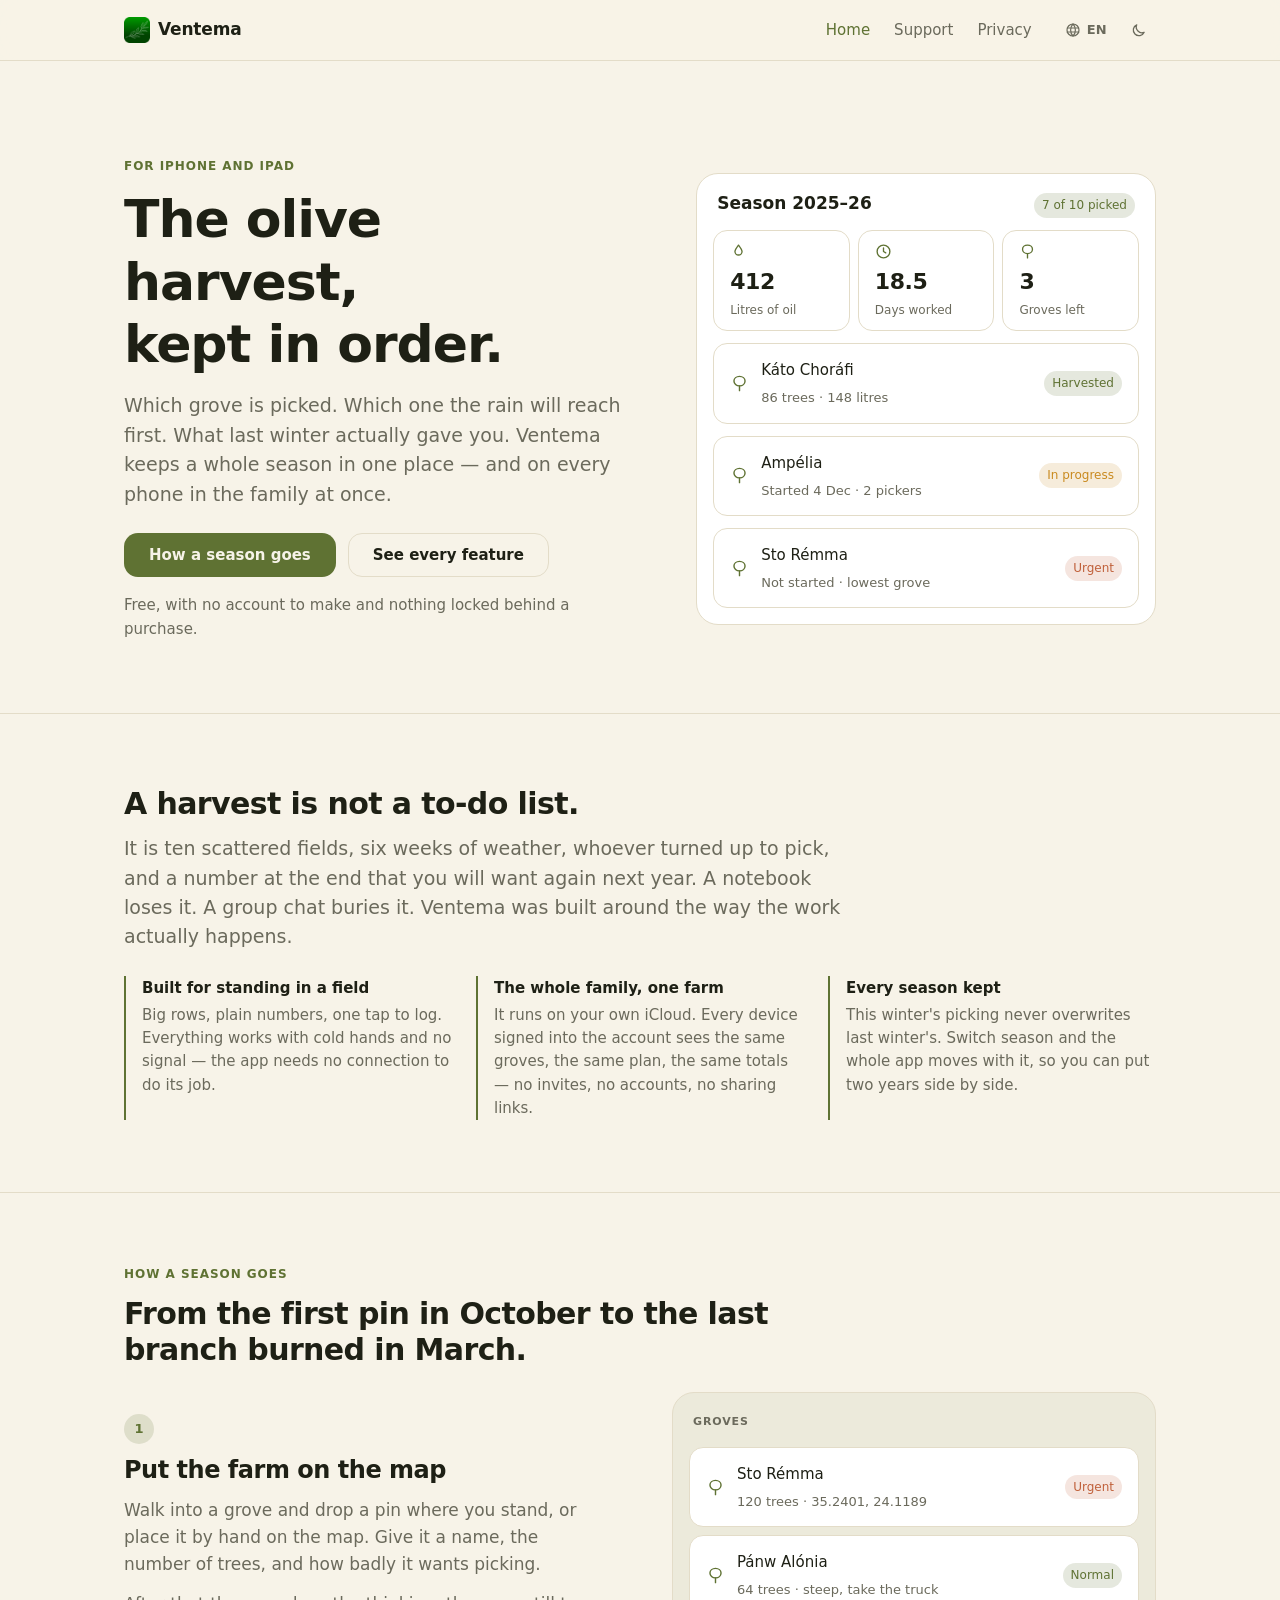
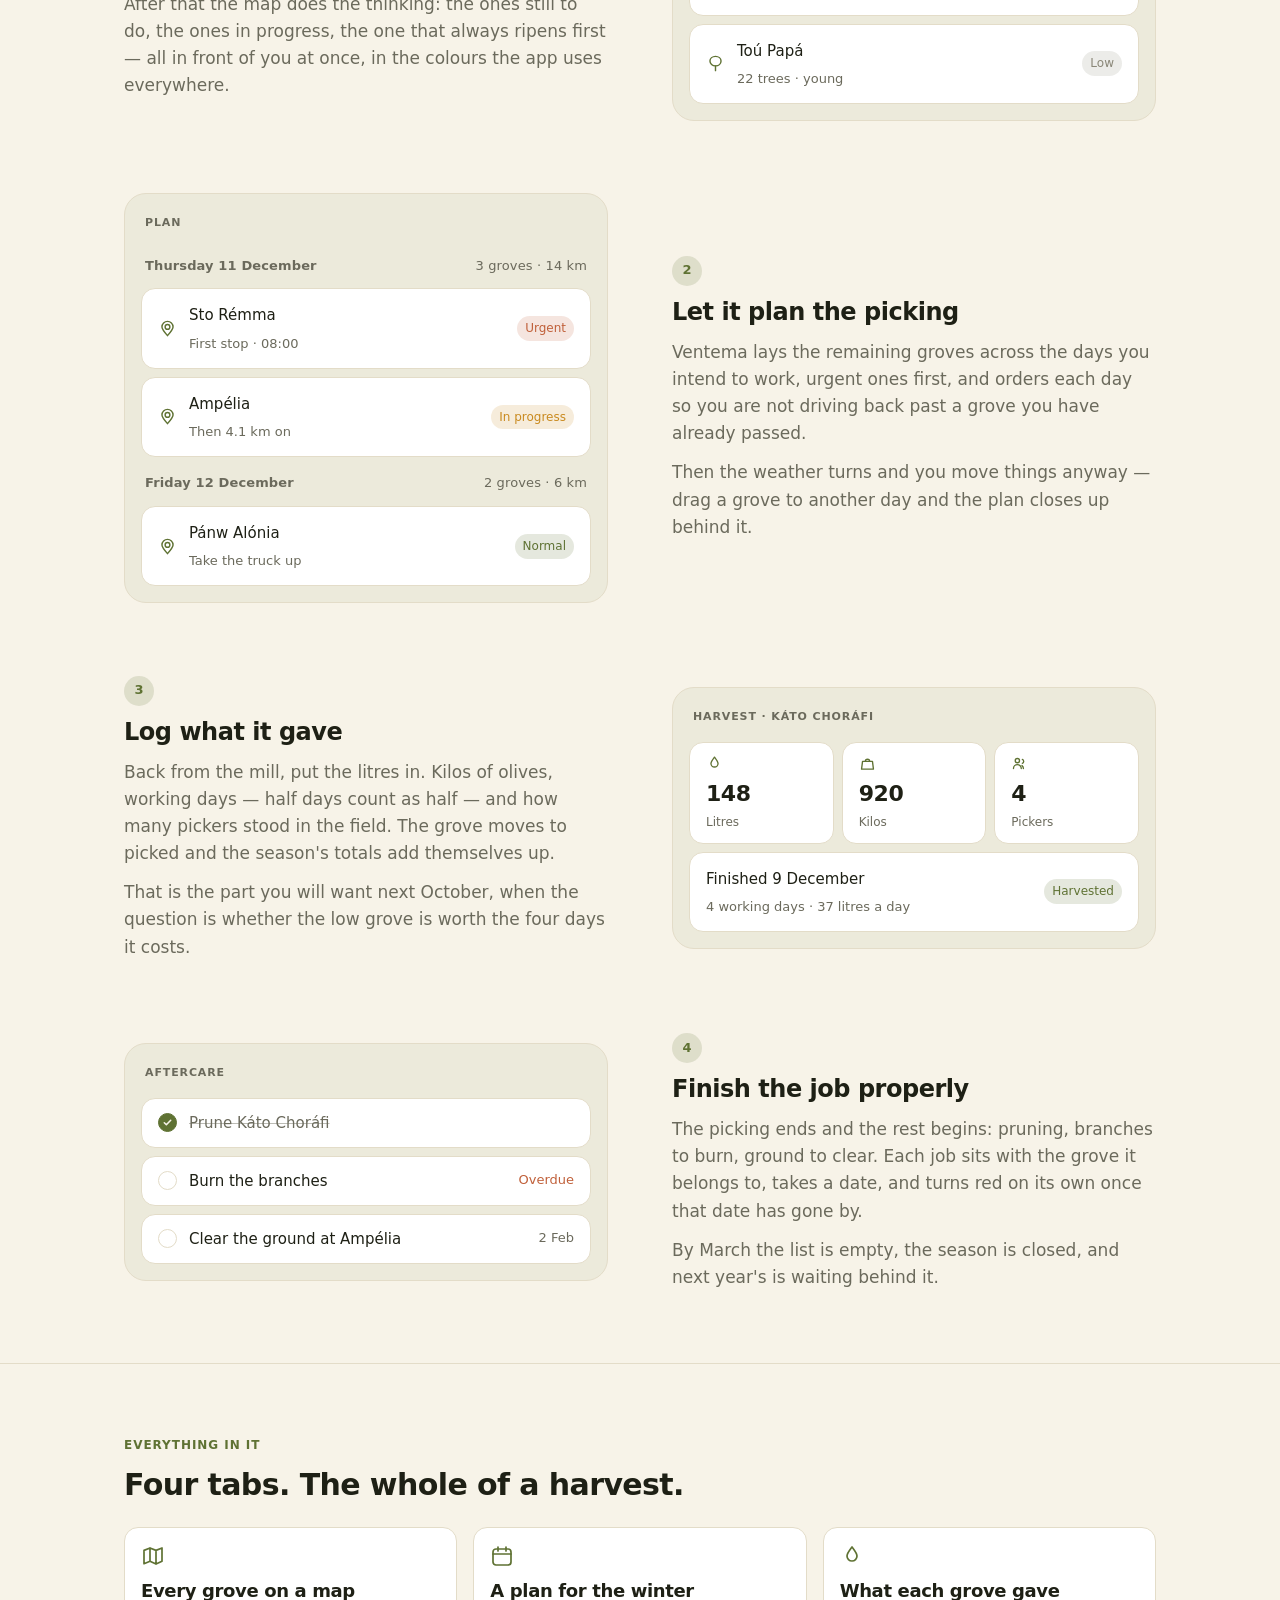
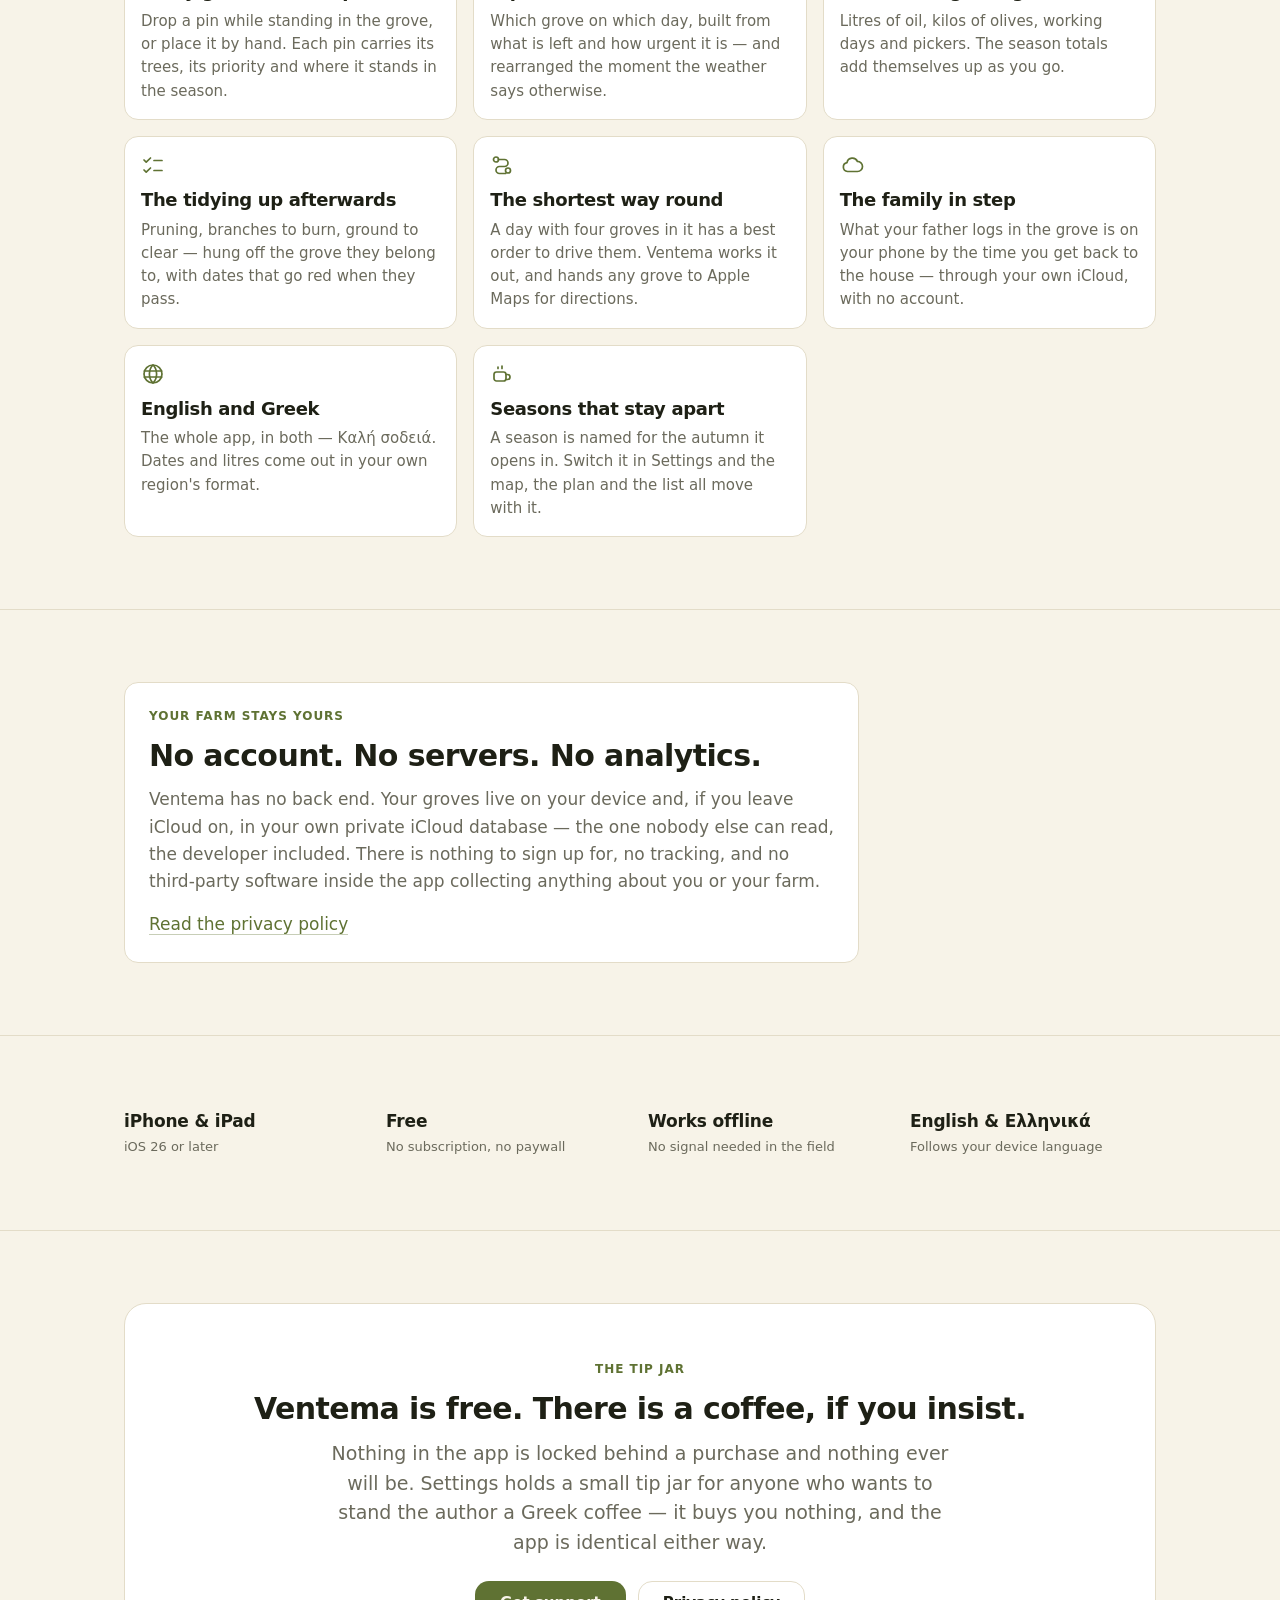
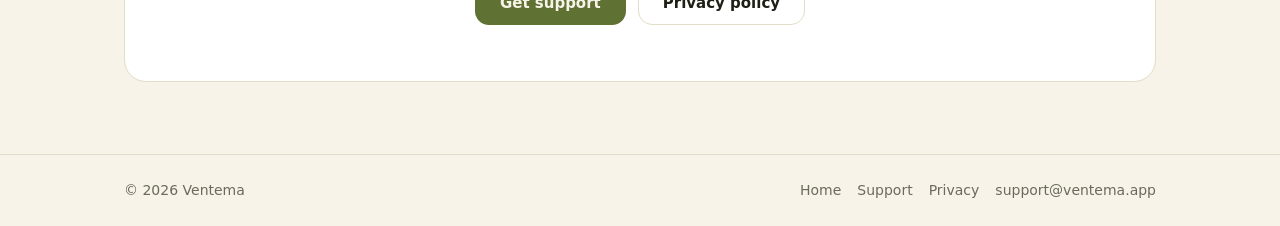
==== commit 4b7fc690: "Add Greek and Cretan pages and a dark mode toggle Every page now exists in English, Greek (el/) and " ====
--- a/index.html
+++ b/index.html
@@ -10,6 +10,7 @@
 <link rel="icon" href="assets/mark.png" type="image/png" sizes="128x128">
 <link rel="apple-touch-icon" href="assets/apple-touch-icon.png">
 <link rel="stylesheet" href="assets/styles.css">
+<script src="assets/site.js"></script>
 <meta property="og:title" content="Ventema — The olive harvest, kept in order">
 <meta property="og:description" content="Map the groves, plan the winter picking, log what each one yielded, and keep the family's devices in step.">
 <meta property="og:type" content="website">
@@ -27,6 +28,20 @@
       <a href="support.html">Support</a>
       <a href="privacy.html">Privacy</a>
     </nav>
+    <div class="masthead__tools">
+      <details class="lang">
+        <summary class="tool"><svg width="16" height="16" viewBox="0 0 24 24" fill="none" stroke="currentColor" stroke-width="1.8" stroke-linecap="round" stroke-linejoin="round" aria-hidden="true"><circle cx="12" cy="12" r="9"/><path d="M3.3 9h17.4M3.3 15h17.4"/><path d="M12 3c2.4 2.4 3.6 5.4 3.6 9S14.4 18.6 12 21c-2.4-2.4-3.6-5.4-3.6-9S9.6 5.4 12 3z"/></svg><span class="visually-hidden">Language: </span>EN</summary>
+        <ul class="lang__menu">
+          <li><a href="index.html" hreflang="en" lang="en" aria-current="true">English</a></li>
+          <li><a href="el/index.html" hreflang="el" lang="el">Ελληνικά</a></li>
+          <li><a href="cretan/index.html" hreflang="el" lang="el">Κρητικά</a></li>
+        </ul>
+      </details>
+      <button class="tool theme-toggle" type="button" aria-pressed="false" aria-label="Dark mode" title="Dark mode">
+        <svg class="icon-moon" width="17" height="17" viewBox="0 0 24 24" fill="none" stroke="currentColor" stroke-width="1.8" stroke-linecap="round" stroke-linejoin="round" aria-hidden="true"><path d="M20 14.5A8 8 0 0 1 9.5 4a8 8 0 1 0 10.5 10.5z"/></svg>
+        <svg class="icon-sun" width="17" height="17" viewBox="0 0 24 24" fill="none" stroke="currentColor" stroke-width="1.8" stroke-linecap="round" stroke-linejoin="round" aria-hidden="true"><circle cx="12" cy="12" r="4"/><path d="M12 2.5v2M12 19.5v2M4.6 4.6 6 6M18 18l1.4 1.4M2.5 12h2M19.5 12h2M4.6 19.4 6 18M18 6l1.4-1.4"/></svg>
+      </button>
+    </div>
   </div>
 </header>
 
--- a/assets/styles.css
+++ b/assets/styles.css
@@ -43,8 +43,32 @@
   color-scheme: light dark;
 }
 
+/* The reader's choice from the masthead toggle wins over the system setting;
+ * the dark values are listed twice so each route reaches them. */
+:root[data-theme="light"] { color-scheme: light; }
+
+:root[data-theme="dark"] {
+  color-scheme: dark;
+
+  --olive: #9BB35C;
+  --olive-deep: #6E8440;
+  --bark: #B08963;
+  --terracotta: #E08356;
+
+  --canvas: #15170F;
+  --card: #22251A;
+  --hairline: #343829;
+
+  --dormant: #9C9A8C;
+  --in-progress: #E0A73F;
+  --high: #E8A94A;
+
+  --ink: #EDEBDF;
+  --ink-secondary: #A3A294;
+}
+
 @media (prefers-color-scheme: dark) {
-  :root {
+  :root:not([data-theme="light"]) {
     --olive: #9BB35C;
     --olive-deep: #6E8440;
     --bark: #B08963;
@@ -156,11 +180,32 @@
 }
 
 .masthead__inner {
-  display: flex;
-  align-items: center;
-  justify-content: space-between;
-  gap: var(--l);
+  display: grid;
+  grid-template-columns: auto 1fr auto;
+  grid-template-areas: "brand nav tools";
+  align-items: center;
+  gap: var(--l) var(--xl);
   min-height: 60px;
+}
+
+.masthead .wordmark { grid-area: brand; }
+
+.masthead .nav { grid-area: nav; justify-self: end; }
+
+.masthead__tools {
+  grid-area: tools;
+  display: flex;
+  align-items: center;
+  gap: var(--xs);
+}
+
+.visually-hidden {
+  position: absolute;
+  width: 1px;
+  height: 1px;
+  overflow: hidden;
+  clip-path: inset(50%);
+  white-space: nowrap;
 }
 
 .wordmark {
@@ -192,6 +237,89 @@
 .nav a:hover { color: var(--ink); }
 
 .nav a[aria-current="page"] { color: var(--olive); }
+
+.tool {
+  display: inline-flex;
+  align-items: center;
+  justify-content: center;
+  gap: 6px;
+  min-width: 36px;
+  height: 36px;
+  padding: 0 var(--s);
+  border: 1px solid transparent;
+  border-radius: 999px;
+  background: transparent;
+  color: var(--ink-secondary);
+  font: inherit;
+  font-size: 0.8125rem;
+  font-weight: 600;
+  letter-spacing: 0.02em;
+  cursor: pointer;
+  transition: color 120ms ease, border-color 120ms ease, background 120ms ease;
+}
+
+.tool:hover,
+.lang[open] > .tool {
+  color: var(--ink);
+  border-color: var(--hairline);
+  background: var(--card);
+}
+
+.tool svg { flex: none; }
+
+.lang { position: relative; }
+
+.lang > summary { list-style: none; }
+
+.lang > summary::-webkit-details-marker { display: none; }
+
+.lang__menu {
+  position: absolute;
+  right: 0;
+  top: calc(100% + var(--s));
+  min-width: 168px;
+  margin: 0;
+  padding: var(--xs);
+  list-style: none;
+  background: var(--card);
+  border: 1px solid var(--hairline);
+  border-radius: var(--corner-radius);
+  box-shadow: 0 12px 32px -12px color-mix(in srgb, var(--ink) 30%, transparent);
+}
+
+.lang__menu a {
+  display: flex;
+  align-items: center;
+  justify-content: space-between;
+  gap: var(--m);
+  padding: var(--s) var(--m);
+  border: 0;
+  border-radius: calc(var(--corner-radius) - var(--xs));
+  color: var(--ink);
+  font-size: 0.9375rem;
+}
+
+.lang__menu a:hover { background: color-mix(in srgb, var(--olive) 10%, transparent); }
+
+.lang__menu a[aria-current="true"] { color: var(--olive); font-weight: 600; }
+
+.lang__menu a[aria-current="true"]::after {
+  content: "";
+  width: 6px;
+  height: 6px;
+  border-radius: 999px;
+  background: var(--olive);
+}
+
+.theme-toggle { display: none; }
+
+.js .theme-toggle { display: inline-flex; }
+
+.theme-toggle .icon-sun { display: none; }
+
+.theme-toggle[aria-pressed="true"] .icon-sun { display: block; }
+
+.theme-toggle[aria-pressed="true"] .icon-moon { display: none; }
 
 /* ------------------------------------------------------------------- hero */
 
@@ -502,6 +630,21 @@
 
 @media (max-width: 860px) {
   .hero__grid { grid-template-columns: minmax(0, 1fr); }
+}
+
+@media (max-width: 720px) {
+  .masthead__inner {
+    grid-template-columns: 1fr auto;
+    grid-template-areas:
+      "brand tools"
+      "nav nav";
+    row-gap: 0;
+    padding-top: var(--s);
+  }
+  .masthead .nav {
+    justify-self: start;
+    min-height: 40px;
+  }
 }
 
 @media (max-width: 560px) {
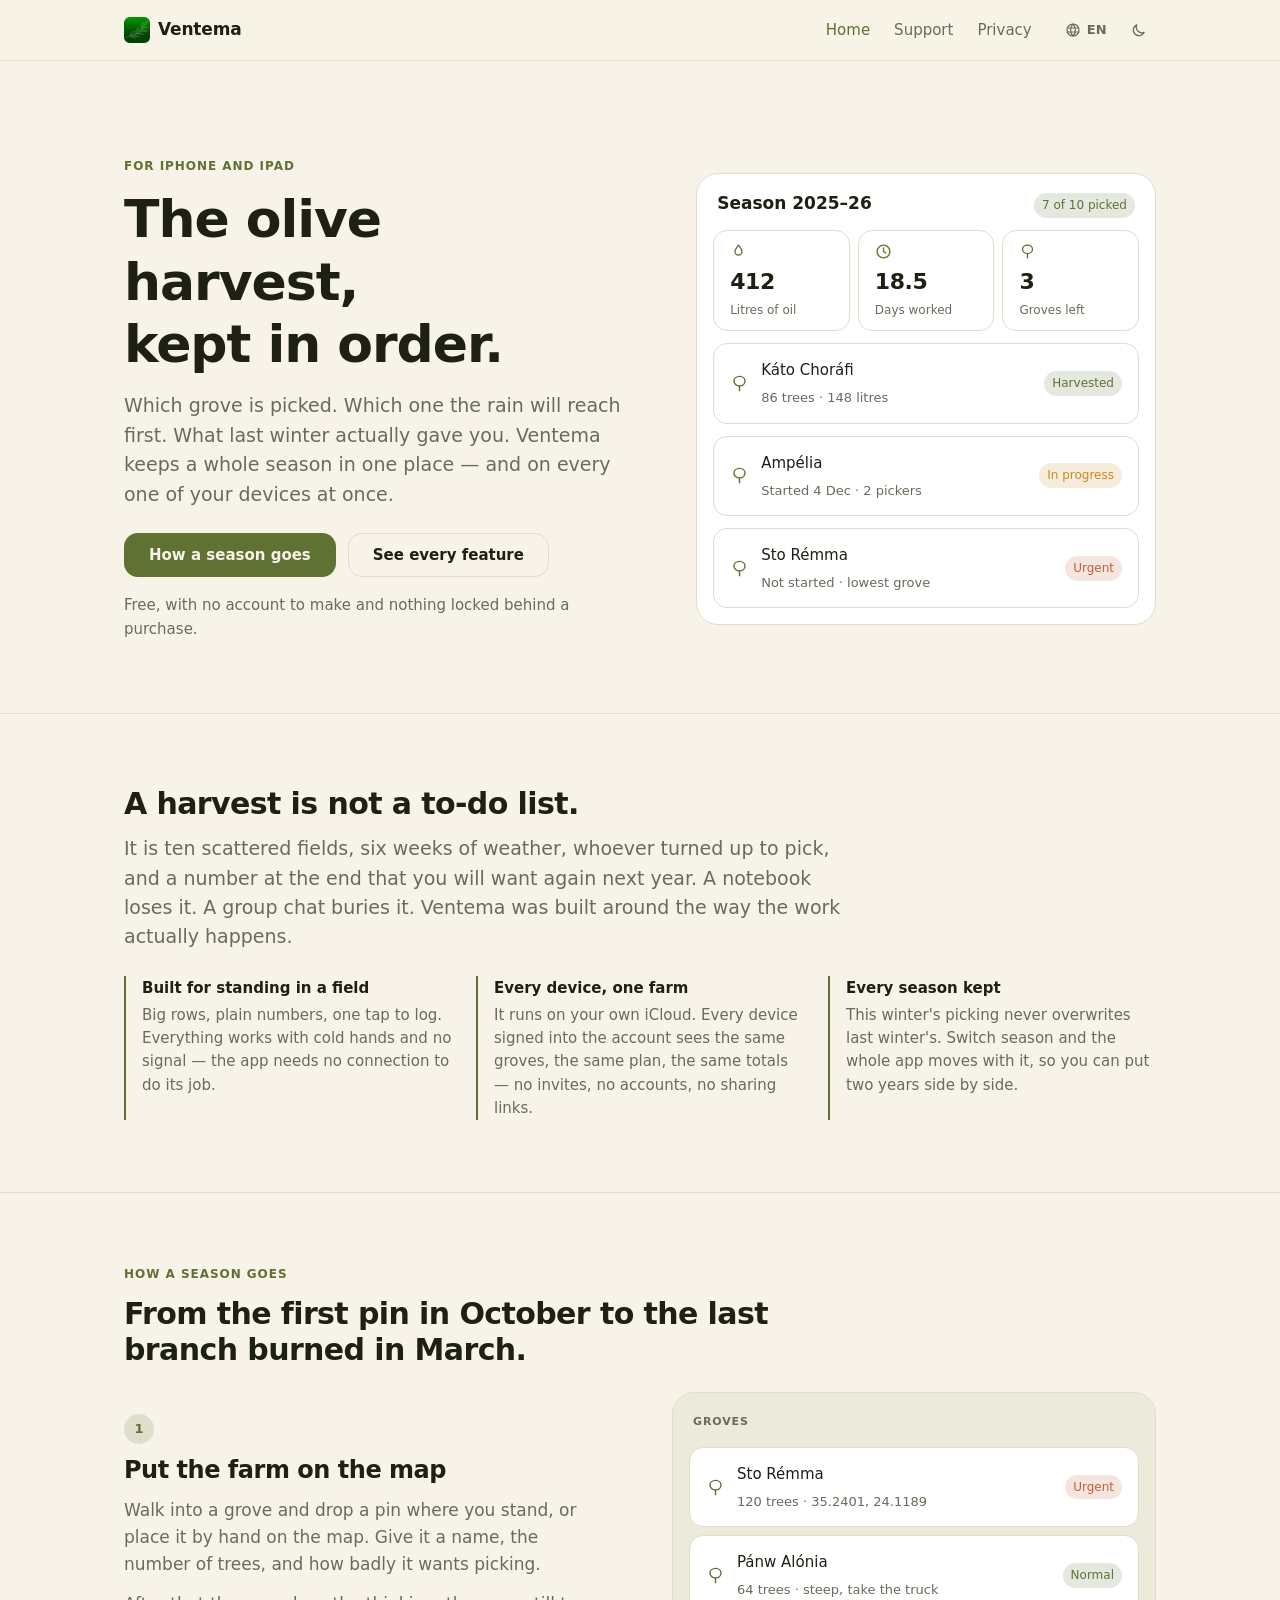
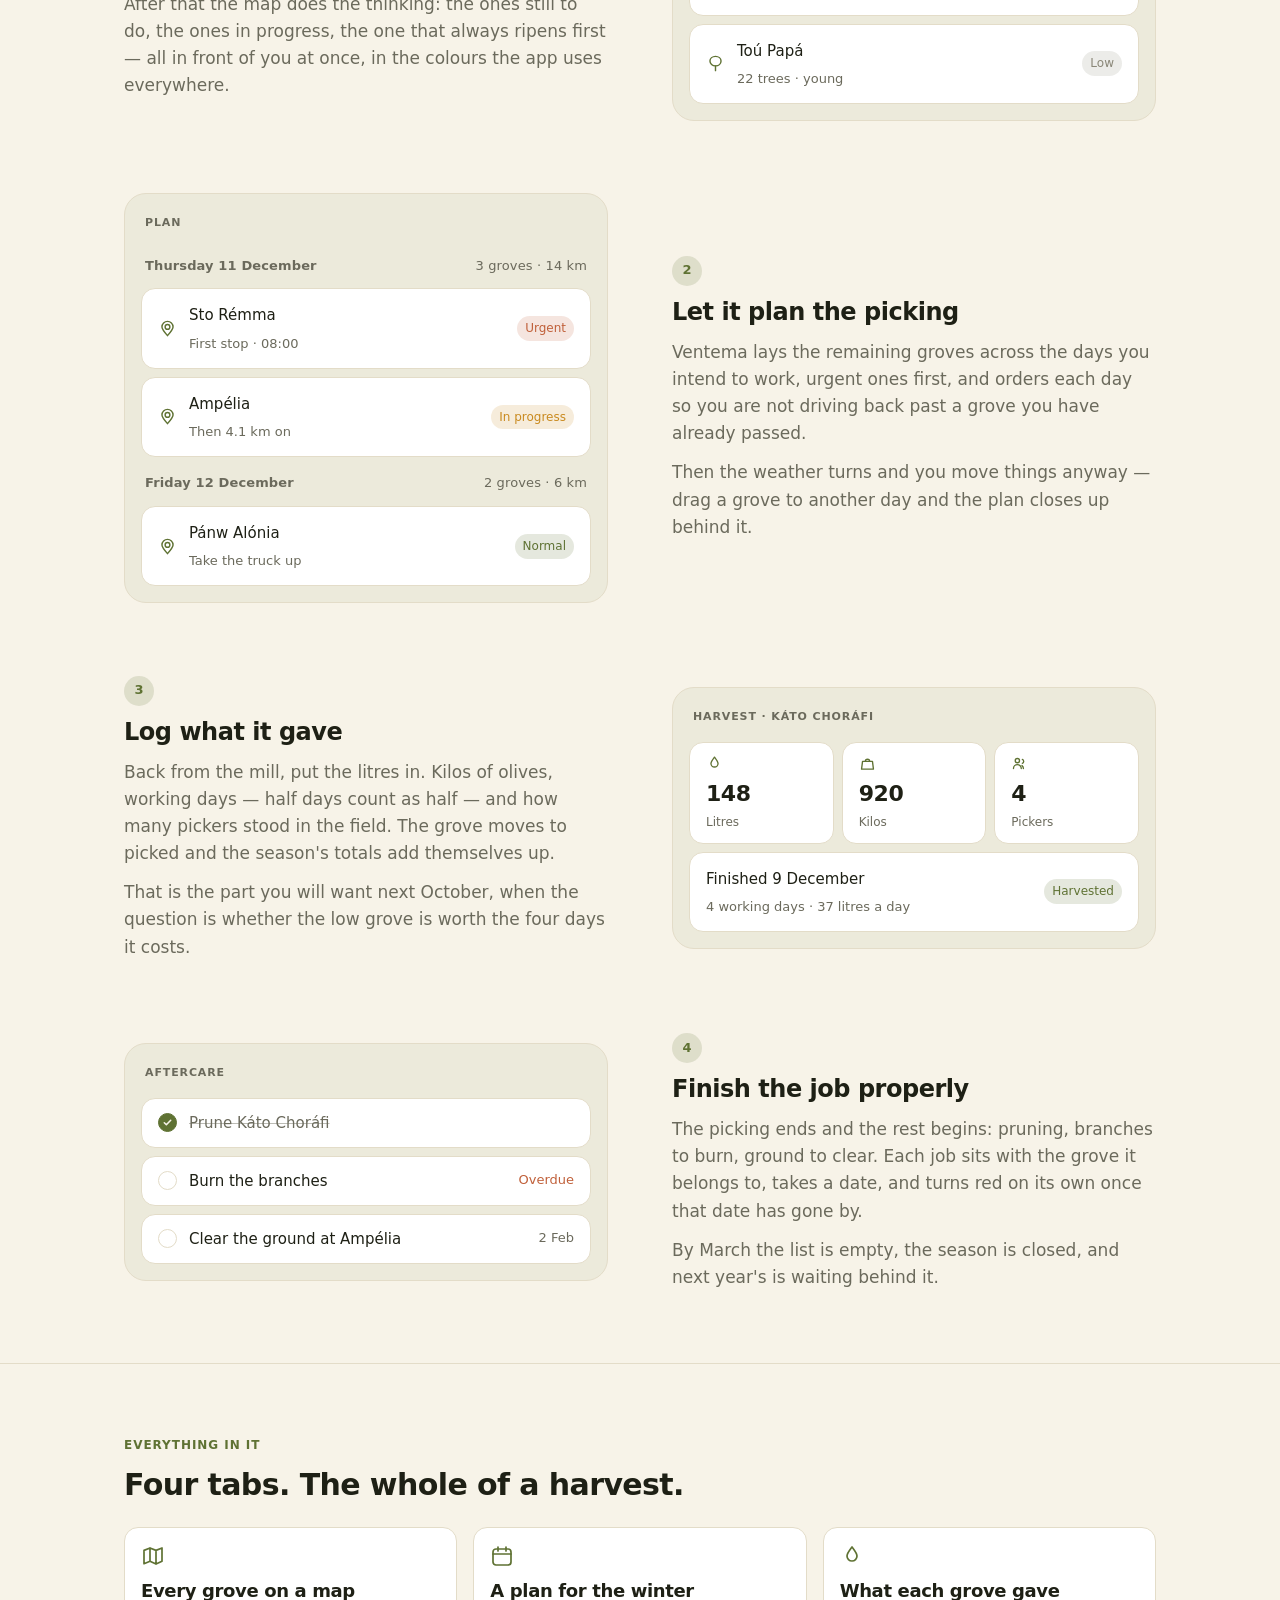
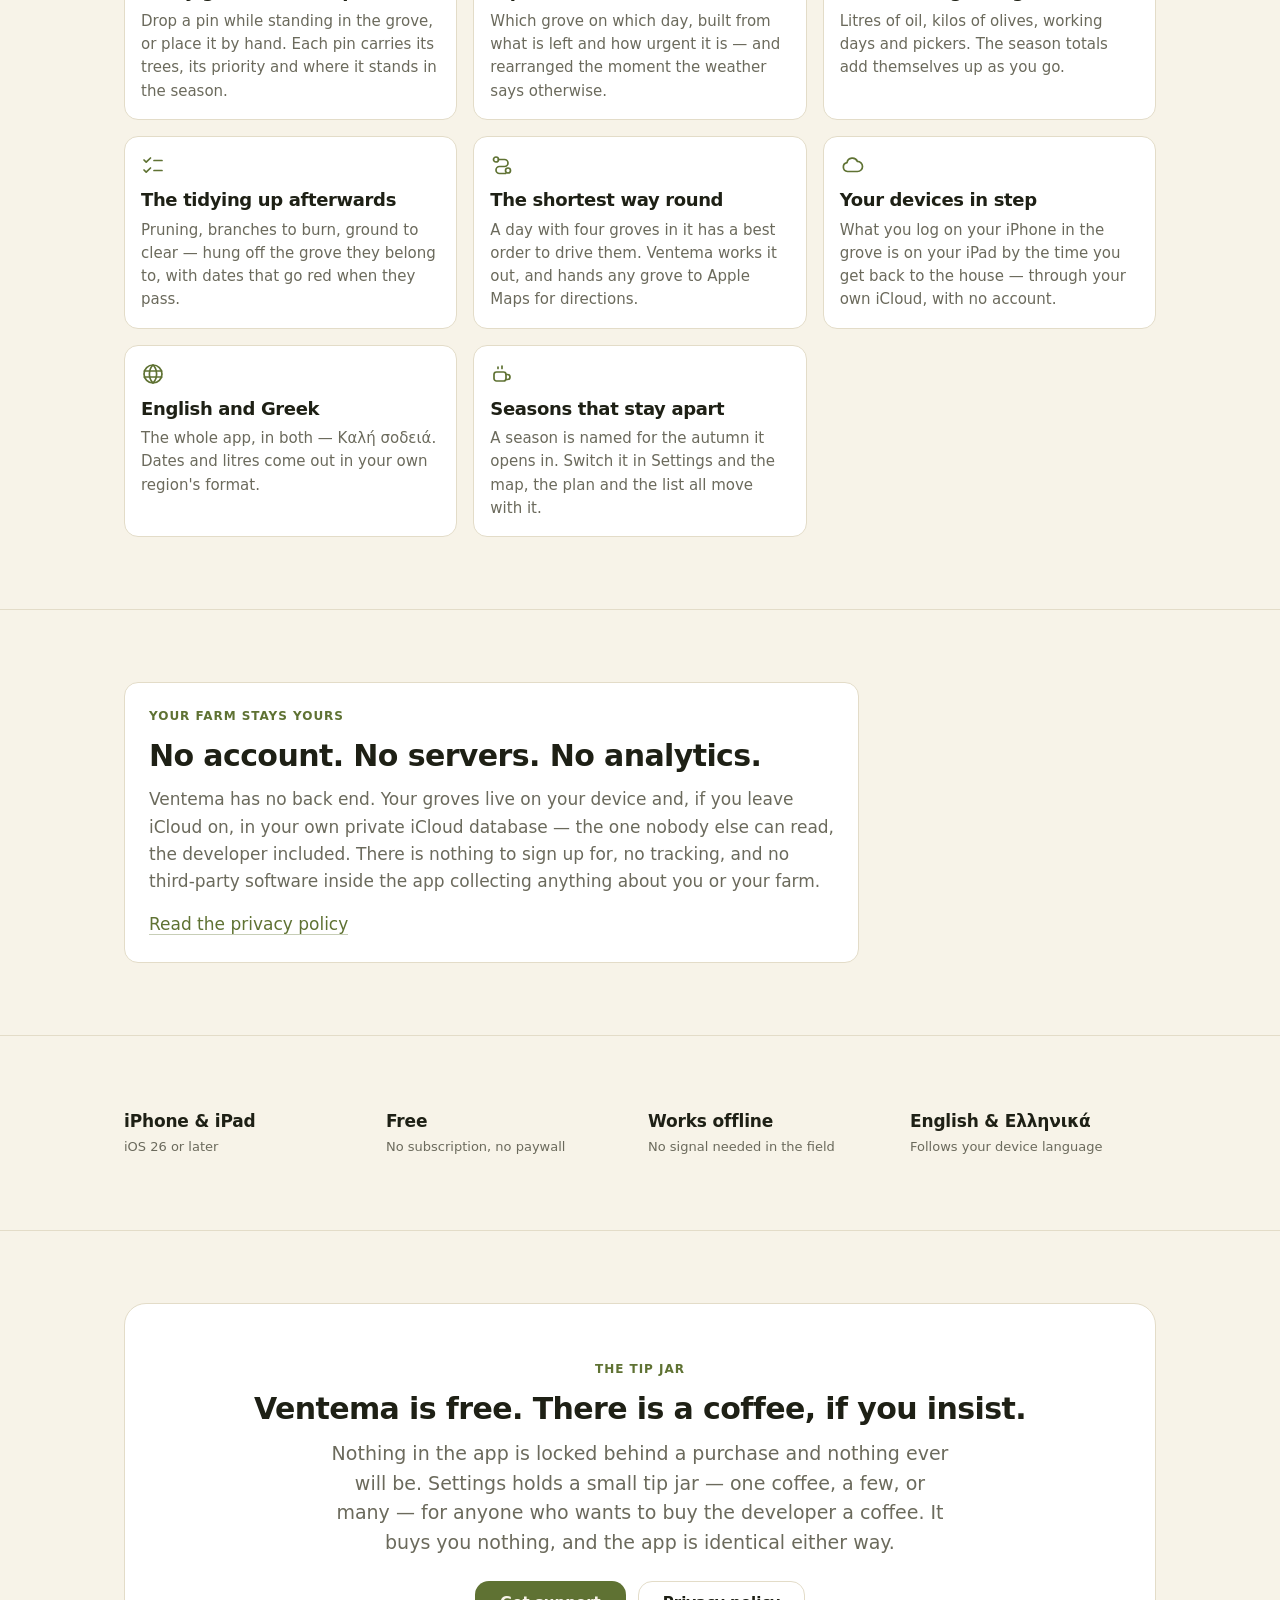
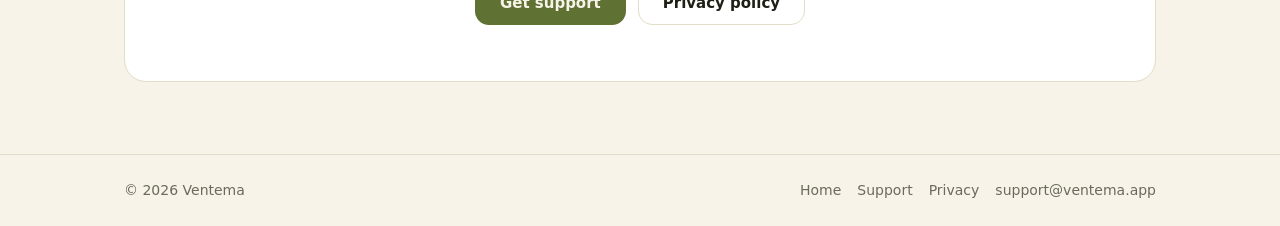
==== commit 827aad7b: "Match the site to the app's coffee-icons branch iCloud sync reaches one Apple Account's own devices," ====
--- a/index.html
+++ b/index.html
@@ -4,7 +4,7 @@
 <meta charset="utf-8">
 <meta name="viewport" content="width=device-width, initial-scale=1">
 <title>Ventema — The olive harvest, kept in order</title>
-<meta name="description" content="Ventema is an iPhone app for olive farmers: map the groves, plan the winter picking, log what each one yielded, and keep the family's devices in step. No account, no servers, no analytics.">
+<meta name="description" content="Ventema is an iPhone app for olive farmers: map the groves, plan the winter picking, log what each one yielded, and keep every device on your account in step. No account, no servers, no analytics.">
 <meta name="theme-color" content="#F7F3E8" media="(prefers-color-scheme: light)">
 <meta name="theme-color" content="#15170F" media="(prefers-color-scheme: dark)">
 <link rel="icon" href="assets/mark.png" type="image/png" sizes="128x128">
@@ -12,7 +12,7 @@
 <link rel="stylesheet" href="assets/styles.css">
 <script src="assets/site.js"></script>
 <meta property="og:title" content="Ventema — The olive harvest, kept in order">
-<meta property="og:description" content="Map the groves, plan the winter picking, log what each one yielded, and keep the family's devices in step.">
+<meta property="og:description" content="Map the groves, plan the winter picking, log what each one yielded, and keep every device on your account in step.">
 <meta property="og:type" content="website">
 </head>
 <body>
@@ -56,7 +56,7 @@
         <p class="lede measure">
           Which grove is picked. Which one the rain will reach first. What last
           winter actually gave you. Ventema keeps a whole season in one place —
-          and on every phone in the family at once.
+          and on every one of your devices at once.
         </p>
         <div class="hero__actions">
           <a class="button button--primary" href="#season">How a season goes</a>
@@ -158,7 +158,7 @@
           </p>
         </div>
         <div class="proof__item">
-          <p class="proof__title">The whole family, one farm</p>
+          <p class="proof__title">Every device, one farm</p>
           <p class="proof__body">
             It runs on your own iCloud. Every device signed into the account
             sees the same groves, the same plan, the same totals — no invites,
@@ -464,9 +464,9 @@
           <div class="feature__icon">
             <svg width="24" height="24" viewBox="0 0 24 24" fill="none" stroke="currentColor" stroke-width="1.7" stroke-linecap="round" stroke-linejoin="round"><path d="M7.5 18.5A4.5 4.5 0 0 1 7 9.6a5.5 5.5 0 0 1 10.4-1.2A4 4 0 0 1 17.5 18.5z"/></svg>
           </div>
-          <h3>The family in step</h3>
-          <p>
-            What your father logs in the grove is on your phone by the time you
+          <h3>Your devices in step</h3>
+          <p>
+            What you log on your iPhone in the grove is on your iPad by the time you
             get back to the house — through your own iCloud, with no account.
           </p>
         </article>
@@ -549,9 +549,9 @@
         <h2>Ventema is free. There is a coffee, if you insist.</h2>
         <p class="lede">
           Nothing in the app is locked behind a purchase and nothing ever will
-          be. Settings holds a small tip jar for anyone who wants to stand the
-          author a Greek coffee — it buys you nothing, and the app is identical
-          either way.
+          be. Settings holds a small tip jar — one coffee, a few, or many — for
+          anyone who wants to buy the developer a coffee. It buys you nothing, and
+          the app is identical either way.
         </p>
         <div class="cta__actions">
           <a class="button button--primary" href="support.html">Get support</a>
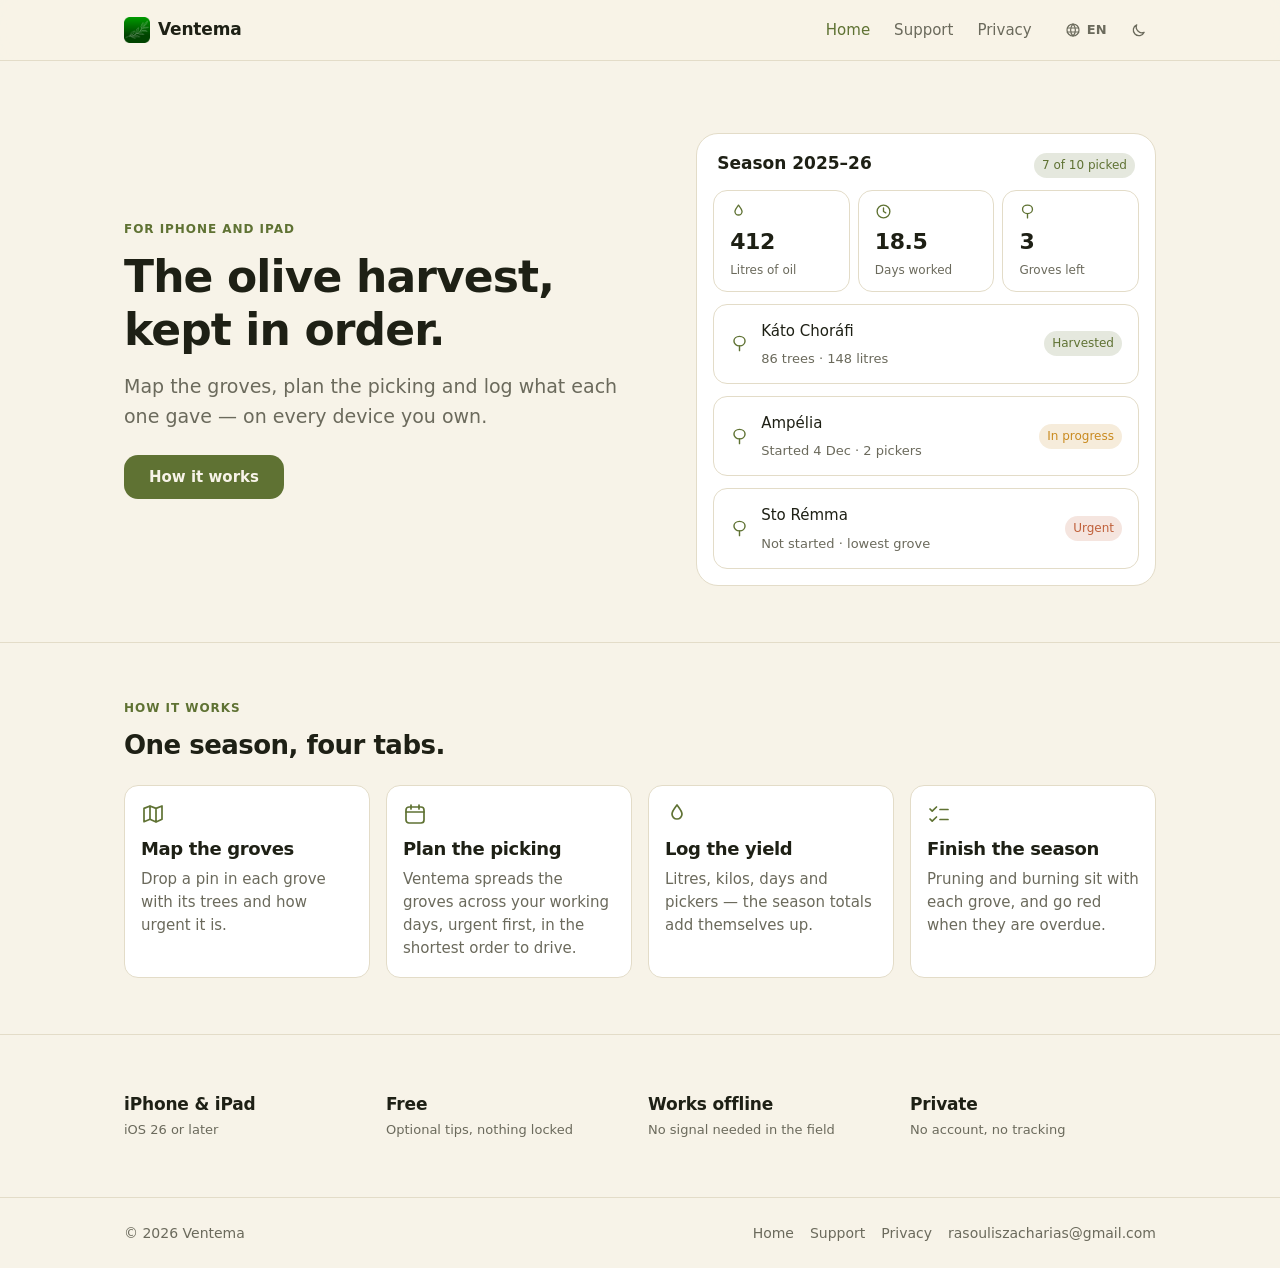
==== commit 598db9ed: "Trim the site down to what it needs to say The home page keeps the hero, four short "how it works" c" ====
--- a/index.html
+++ b/index.html
@@ -54,17 +54,11 @@
         <p class="eyebrow">For iPhone and iPad</p>
         <h1>The olive harvest,<br>kept in order.</h1>
         <p class="lede measure">
-          Which grove is picked. Which one the rain will reach first. What last
-          winter actually gave you. Ventema keeps a whole season in one place —
-          and on every one of your devices at once.
+          Map the groves, plan the picking and log what each one gave — on every device you own.
         </p>
         <div class="hero__actions">
-          <a class="button button--primary" href="#season">How a season goes</a>
-          <a class="button button--secondary" href="#features">See every feature</a>
-        </div>
-        <p class="small muted" style="margin-top: var(--l)">
-          Free, with no account to make and nothing locked behind a purchase.
-        </p>
+          <a class="button button--primary" href="#how">How it works</a>
+        </div>
       </div>
 
       <!-- The app's own components, drawn in the browser. -->
@@ -136,388 +130,51 @@
     </div>
   </section>
 
-  <!-- ============================================================= proof -->
-  <section class="section section--hairline">
+  <section class="section section--hairline" id="how">
     <div class="wrap">
       <div class="section__head">
-        <h2>A harvest is not a to-do list.</h2>
-        <p class="lede">
-          It is ten scattered fields, six weeks of weather, whoever turned up to
-          pick, and a number at the end that you will want again next year. A
-          notebook loses it. A group chat buries it. Ventema was built around
-          the way the work actually happens.
-        </p>
-      </div>
-
-      <div class="proof">
-        <div class="proof__item">
-          <p class="proof__title">Built for standing in a field</p>
-          <p class="proof__body">
-            Big rows, plain numbers, one tap to log. Everything works with cold
-            hands and no signal — the app needs no connection to do its job.
-          </p>
-        </div>
-        <div class="proof__item">
-          <p class="proof__title">Every device, one farm</p>
-          <p class="proof__body">
-            It runs on your own iCloud. Every device signed into the account
-            sees the same groves, the same plan, the same totals — no invites,
-            no accounts, no sharing links.
-          </p>
-        </div>
-        <div class="proof__item">
-          <p class="proof__title">Every season kept</p>
-          <p class="proof__body">
-            This winter's picking never overwrites last winter's. Switch season
-            and the whole app moves with it, so you can put two years side by
-            side.
-          </p>
-        </div>
+        <p class="eyebrow">How it works</p>
+        <h2>One season, four tabs.</h2>
+      </div>
+
+      <div class="grid">
+
+        <article class="card feature">
+          <div class="feature__icon">
+            <svg width="24" height="24" viewBox="0 0 24 24" fill="none" stroke="currentColor" stroke-width="1.7" stroke-linecap="round" stroke-linejoin="round"><path d="M9 4 3 6.4v13.3L9 17.3m0-13.3 6 2.4m-6-2.4v13.3m6-10.9 6-2.4v13.3L15 20m0-13.3V20m0 0-6-2.7"/></svg>
+          </div>
+          <h3>Map the groves</h3>
+          <p>Drop a pin in each grove with its trees and how urgent it is.</p>
+        </article>
+
+        <article class="card feature">
+          <div class="feature__icon">
+            <svg width="24" height="24" viewBox="0 0 24 24" fill="none" stroke="currentColor" stroke-width="1.7" stroke-linecap="round" stroke-linejoin="round"><rect x="3" y="5" width="18" height="16" rx="3"/><path d="M3 10h18M8 3v4m8-4v4"/></svg>
+          </div>
+          <h3>Plan the picking</h3>
+          <p>Ventema spreads the groves across your working days, urgent first, in the shortest order to drive.</p>
+        </article>
+
+        <article class="card feature">
+          <div class="feature__icon">
+            <svg width="24" height="24" viewBox="0 0 24 24" fill="none" stroke="currentColor" stroke-width="1.7" stroke-linecap="round" stroke-linejoin="round"><path d="M12 3c3 4 5 6.4 5 9a5 5 0 0 1-10 0c0-2.6 2-5 5-9z"/></svg>
+          </div>
+          <h3>Log the yield</h3>
+          <p>Litres, kilos, days and pickers — the season totals add themselves up.</p>
+        </article>
+
+        <article class="card feature">
+          <div class="feature__icon">
+            <svg width="24" height="24" viewBox="0 0 24 24" fill="none" stroke="currentColor" stroke-width="1.7" stroke-linecap="round" stroke-linejoin="round"><path d="m3 7 2.2 2.2L9.5 5"/><path d="m3 17 2.2 2.2L9.5 15"/><path d="M13 7.5h8M13 17.5h8"/></svg>
+          </div>
+          <h3>Finish the season</h3>
+          <p>Pruning and burning sit with each grove, and go red when they are overdue.</p>
+        </article>
+
       </div>
     </div>
   </section>
 
-  <!-- ============================================================ season -->
-  <section class="section section--hairline" id="season">
-    <div class="wrap">
-      <div class="section__head">
-        <p class="eyebrow">How a season goes</p>
-        <h2>From the first pin in October to the last branch burned in March.</h2>
-      </div>
-
-      <div class="steps">
-
-        <!-- 1 -->
-        <article class="step">
-          <div>
-            <span class="step__index">1</span>
-            <h3>Put the farm on the map</h3>
-            <p>
-              Walk into a grove and drop a pin where you stand, or place it by
-              hand on the map. Give it a name, the number of trees, and how badly
-              it wants picking.
-            </p>
-            <p>
-              After that the map does the thinking: the ones still to do, the
-              ones in progress, the one that always ripens first — all in front
-              of you at once, in the colours the app uses everywhere.
-            </p>
-          </div>
-          <div class="step__visual" aria-hidden="true">
-            <div class="vignette">
-              <span class="vignette__label">Groves</span>
-              <div class="row">
-                <span class="row__leading">
-                  <svg width="19" height="19" viewBox="0 0 24 24" fill="none" stroke="currentColor" stroke-width="1.8" stroke-linecap="round" stroke-linejoin="round"><path d="M12 21v-6"/><path d="M12 15c-4 0-7-2.7-7-6.2C5 5.6 8 3 12 3s7 2.6 7 5.8c0 3.5-3 6.2-7 6.2z"/></svg>
-                </span>
-                <span class="row__body">
-                  <span class="row__title">Sto Rémma</span><br>
-                  <span class="row__detail">120 trees · 35.2401, 24.1189</span>
-                </span>
-                <span class="badge badge--urgent">Urgent</span>
-              </div>
-              <div class="row">
-                <span class="row__leading">
-                  <svg width="19" height="19" viewBox="0 0 24 24" fill="none" stroke="currentColor" stroke-width="1.8" stroke-linecap="round" stroke-linejoin="round"><path d="M12 21v-6"/><path d="M12 15c-4 0-7-2.7-7-6.2C5 5.6 8 3 12 3s7 2.6 7 5.8c0 3.5-3 6.2-7 6.2z"/></svg>
-                </span>
-                <span class="row__body">
-                  <span class="row__title">Pánw Alónia</span><br>
-                  <span class="row__detail">64 trees · steep, take the truck</span>
-                </span>
-                <span class="badge badge--olive">Normal</span>
-              </div>
-              <div class="row">
-                <span class="row__leading">
-                  <svg width="19" height="19" viewBox="0 0 24 24" fill="none" stroke="currentColor" stroke-width="1.8" stroke-linecap="round" stroke-linejoin="round"><path d="M12 21v-6"/><path d="M12 15c-4 0-7-2.7-7-6.2C5 5.6 8 3 12 3s7 2.6 7 5.8c0 3.5-3 6.2-7 6.2z"/></svg>
-                </span>
-                <span class="row__body">
-                  <span class="row__title">Toú Papá</span><br>
-                  <span class="row__detail">22 trees · young</span>
-                </span>
-                <span class="badge badge--dormant">Low</span>
-              </div>
-            </div>
-          </div>
-        </article>
-
-        <!-- 2 -->
-        <article class="step">
-          <div>
-            <span class="step__index">2</span>
-            <h3>Let it plan the picking</h3>
-            <p>
-              Ventema lays the remaining groves across the days you intend to
-              work, urgent ones first, and orders each day so you are not driving
-              back past a grove you have already passed.
-            </p>
-            <p>
-              Then the weather turns and you move things anyway — drag a grove to
-              another day and the plan closes up behind it.
-            </p>
-          </div>
-          <div class="step__visual" aria-hidden="true">
-            <div class="vignette">
-              <span class="vignette__label">Plan</span>
-              <div class="day">
-                <span>Thursday 11 December</span>
-                <span class="day__meta">3 groves · 14 km</span>
-              </div>
-              <div class="row">
-                <span class="row__leading">
-                  <svg width="19" height="19" viewBox="0 0 24 24" fill="none" stroke="currentColor" stroke-width="1.8" stroke-linecap="round" stroke-linejoin="round"><circle cx="12" cy="10" r="3"/><path d="M12 21c4.5-5.2 7-8.4 7-11a7 7 0 1 0-14 0c0 2.6 2.5 5.8 7 11z"/></svg>
-                </span>
-                <span class="row__body">
-                  <span class="row__title">Sto Rémma</span><br>
-                  <span class="row__detail">First stop · 08:00</span>
-                </span>
-                <span class="badge badge--urgent">Urgent</span>
-              </div>
-              <div class="row">
-                <span class="row__leading">
-                  <svg width="19" height="19" viewBox="0 0 24 24" fill="none" stroke="currentColor" stroke-width="1.8" stroke-linecap="round" stroke-linejoin="round"><circle cx="12" cy="10" r="3"/><path d="M12 21c4.5-5.2 7-8.4 7-11a7 7 0 1 0-14 0c0 2.6 2.5 5.8 7 11z"/></svg>
-                </span>
-                <span class="row__body">
-                  <span class="row__title">Ampélia</span><br>
-                  <span class="row__detail">Then 4.1 km on</span>
-                </span>
-                <span class="badge badge--progress">In progress</span>
-              </div>
-              <div class="day">
-                <span>Friday 12 December</span>
-                <span class="day__meta">2 groves · 6 km</span>
-              </div>
-              <div class="row">
-                <span class="row__leading">
-                  <svg width="19" height="19" viewBox="0 0 24 24" fill="none" stroke="currentColor" stroke-width="1.8" stroke-linecap="round" stroke-linejoin="round"><circle cx="12" cy="10" r="3"/><path d="M12 21c4.5-5.2 7-8.4 7-11a7 7 0 1 0-14 0c0 2.6 2.5 5.8 7 11z"/></svg>
-                </span>
-                <span class="row__body">
-                  <span class="row__title">Pánw Alónia</span><br>
-                  <span class="row__detail">Take the truck up</span>
-                </span>
-                <span class="badge badge--olive">Normal</span>
-              </div>
-            </div>
-          </div>
-        </article>
-
-        <!-- 3 -->
-        <article class="step">
-          <div>
-            <span class="step__index">3</span>
-            <h3>Log what it gave</h3>
-            <p>
-              Back from the mill, put the litres in. Kilos of olives, working
-              days — half days count as half — and how many pickers stood in the
-              field. The grove moves to picked and the season's totals add
-              themselves up.
-            </p>
-            <p>
-              That is the part you will want next October, when the question is
-              whether the low grove is worth the four days it costs.
-            </p>
-          </div>
-          <div class="step__visual" aria-hidden="true">
-            <div class="vignette">
-              <span class="vignette__label">Harvest · Káto Choráfi</span>
-              <div class="panel__stats">
-                <div class="stat">
-                  <span class="stat__icon">
-                    <svg width="17" height="17" viewBox="0 0 24 24" fill="none" stroke="currentColor" stroke-width="1.9" stroke-linecap="round" stroke-linejoin="round"><path d="M12 3c3 4 5 6.4 5 9a5 5 0 0 1-10 0c0-2.6 2-5 5-9z"/></svg>
-                  </span>
-                  <span class="stat__value">148</span>
-                  <span class="stat__title">Litres</span>
-                </div>
-                <div class="stat">
-                  <span class="stat__icon">
-                    <svg width="17" height="17" viewBox="0 0 24 24" fill="none" stroke="currentColor" stroke-width="1.9" stroke-linecap="round" stroke-linejoin="round"><path d="M5 9h14l1.4 11H3.6z"/><path d="M9 9a3 3 0 0 1 6 0"/></svg>
-                  </span>
-                  <span class="stat__value">920</span>
-                  <span class="stat__title">Kilos</span>
-                </div>
-                <div class="stat">
-                  <span class="stat__icon">
-                    <svg width="17" height="17" viewBox="0 0 24 24" fill="none" stroke="currentColor" stroke-width="1.9" stroke-linecap="round" stroke-linejoin="round"><circle cx="9" cy="8" r="3"/><path d="M3.5 19a5.5 5.5 0 0 1 11 0"/><path d="M16 6.2a3 3 0 0 1 0 5.6M17.5 19a5.6 5.6 0 0 0-2-4.3"/></svg>
-                  </span>
-                  <span class="stat__value">4</span>
-                  <span class="stat__title">Pickers</span>
-                </div>
-              </div>
-              <div class="row">
-                <span class="row__body">
-                  <span class="row__title">Finished 9 December</span><br>
-                  <span class="row__detail">4 working days · 37 litres a day</span>
-                </span>
-                <span class="badge badge--olive">Harvested</span>
-              </div>
-            </div>
-          </div>
-        </article>
-
-        <!-- 4 -->
-        <article class="step">
-          <div>
-            <span class="step__index">4</span>
-            <h3>Finish the job properly</h3>
-            <p>
-              The picking ends and the rest begins: pruning, branches to burn,
-              ground to clear. Each job sits with the grove it belongs to, takes
-              a date, and turns red on its own once that date has gone by.
-            </p>
-            <p>
-              By March the list is empty, the season is closed, and next year's
-              is waiting behind it.
-            </p>
-          </div>
-          <div class="step__visual" aria-hidden="true">
-            <div class="vignette">
-              <span class="vignette__label">Aftercare</span>
-              <div class="check check--done">
-                <span class="check__box">
-                  <svg width="11" height="11" viewBox="0 0 24 24" fill="none" stroke="currentColor" stroke-width="3.4" stroke-linecap="round" stroke-linejoin="round"><path d="m5 12.5 4.5 4.5L19 7"/></svg>
-                </span>
-                <span class="check__label">Prune Káto Choráfi</span>
-              </div>
-              <div class="check">
-                <span class="check__box"></span>
-                <span class="check__label">Burn the branches</span>
-                <span class="check__due">Overdue</span>
-              </div>
-              <div class="check">
-                <span class="check__box"></span>
-                <span class="check__label">Clear the ground at Ampélia</span>
-                <span class="check__due" style="color: var(--ink-secondary)">2 Feb</span>
-              </div>
-            </div>
-          </div>
-        </article>
-
-      </div>
-    </div>
-  </section>
-
-  <!-- ========================================================== features -->
-  <section class="section section--hairline" id="features">
-    <div class="wrap">
-      <div class="section__head">
-        <p class="eyebrow">Everything in it</p>
-        <h2>Four tabs. The whole of a harvest.</h2>
-      </div>
-
-      <div class="grid">
-
-        <article class="card feature">
-          <div class="feature__icon">
-            <svg width="24" height="24" viewBox="0 0 24 24" fill="none" stroke="currentColor" stroke-width="1.7" stroke-linecap="round" stroke-linejoin="round"><path d="M9 4 3 6.4v13.3L9 17.3m0-13.3 6 2.4m-6-2.4v13.3m6-10.9 6-2.4v13.3L15 20m0-13.3V20m0 0-6-2.7"/></svg>
-          </div>
-          <h3>Every grove on a map</h3>
-          <p>
-            Drop a pin while standing in the grove, or place it by hand. Each pin
-            carries its trees, its priority and where it stands in the season.
-          </p>
-        </article>
-
-        <article class="card feature">
-          <div class="feature__icon">
-            <svg width="24" height="24" viewBox="0 0 24 24" fill="none" stroke="currentColor" stroke-width="1.7" stroke-linecap="round" stroke-linejoin="round"><rect x="3" y="5" width="18" height="16" rx="3"/><path d="M3 10h18M8 3v4m8-4v4"/></svg>
-          </div>
-          <h3>A plan for the winter</h3>
-          <p>
-            Which grove on which day, built from what is left and how urgent it
-            is — and rearranged the moment the weather says otherwise.
-          </p>
-        </article>
-
-        <article class="card feature">
-          <div class="feature__icon">
-            <svg width="24" height="24" viewBox="0 0 24 24" fill="none" stroke="currentColor" stroke-width="1.7" stroke-linecap="round" stroke-linejoin="round"><path d="M12 3c3 4 5 6.4 5 9a5 5 0 0 1-10 0c0-2.6 2-5 5-9z"/></svg>
-          </div>
-          <h3>What each grove gave</h3>
-          <p>
-            Litres of oil, kilos of olives, working days and pickers. The season
-            totals add themselves up as you go.
-          </p>
-        </article>
-
-        <article class="card feature">
-          <div class="feature__icon">
-            <svg width="24" height="24" viewBox="0 0 24 24" fill="none" stroke="currentColor" stroke-width="1.7" stroke-linecap="round" stroke-linejoin="round"><path d="m3 7 2.2 2.2L9.5 5"/><path d="m3 17 2.2 2.2L9.5 15"/><path d="M13 7.5h8M13 17.5h8"/></svg>
-          </div>
-          <h3>The tidying up afterwards</h3>
-          <p>
-            Pruning, branches to burn, ground to clear — hung off the grove they
-            belong to, with dates that go red when they pass.
-          </p>
-        </article>
-
-        <article class="card feature">
-          <div class="feature__icon">
-            <svg width="24" height="24" viewBox="0 0 24 24" fill="none" stroke="currentColor" stroke-width="1.7" stroke-linecap="round" stroke-linejoin="round"><circle cx="6" cy="6.5" r="2.5"/><circle cx="18" cy="17.5" r="2.5"/><path d="M8.5 6.5h6a3.5 3.5 0 0 1 0 7h-5a3.5 3.5 0 0 0 0 7h6"/></svg>
-          </div>
-          <h3>The shortest way round</h3>
-          <p>
-            A day with four groves in it has a best order to drive them. Ventema
-            works it out, and hands any grove to Apple Maps for directions.
-          </p>
-        </article>
-
-        <article class="card feature">
-          <div class="feature__icon">
-            <svg width="24" height="24" viewBox="0 0 24 24" fill="none" stroke="currentColor" stroke-width="1.7" stroke-linecap="round" stroke-linejoin="round"><path d="M7.5 18.5A4.5 4.5 0 0 1 7 9.6a5.5 5.5 0 0 1 10.4-1.2A4 4 0 0 1 17.5 18.5z"/></svg>
-          </div>
-          <h3>Your devices in step</h3>
-          <p>
-            What you log on your iPhone in the grove is on your iPad by the time you
-            get back to the house — through your own iCloud, with no account.
-          </p>
-        </article>
-
-        <article class="card feature">
-          <div class="feature__icon">
-            <svg width="24" height="24" viewBox="0 0 24 24" fill="none" stroke="currentColor" stroke-width="1.7" stroke-linecap="round" stroke-linejoin="round"><circle cx="12" cy="12" r="9"/><path d="M3.3 9h17.4M3.3 15h17.4"/><path d="M12 3c2.4 2.4 3.6 5.4 3.6 9S14.4 18.6 12 21c-2.4-2.4-3.6-5.4-3.6-9S9.6 5.4 12 3z"/></svg>
-          </div>
-          <h3>English and Greek</h3>
-          <p>
-            The whole app, in both — Καλή σοδειά. Dates and litres come out in
-            your own region's format.
-          </p>
-        </article>
-
-        <article class="card feature">
-          <div class="feature__icon">
-            <svg width="24" height="24" viewBox="0 0 24 24" fill="none" stroke="currentColor" stroke-width="1.7" stroke-linecap="round" stroke-linejoin="round"><rect x="4" y="10" width="12" height="9" rx="2.5"/><path d="M16 12.5h1.5a2.5 2.5 0 0 1 0 5H16"/><path d="M8 6.5V5m4 1.5V4"/></svg>
-          </div>
-          <h3>Seasons that stay apart</h3>
-          <p>
-            A season is named for the autumn it opens in. Switch it in Settings
-            and the map, the plan and the list all move with it.
-          </p>
-        </article>
-
-      </div>
-    </div>
-  </section>
-
-  <!-- =========================================================== privacy -->
-  <section class="section section--hairline">
-    <div class="wrap">
-      <div class="card card--roomy measure">
-        <p class="eyebrow">Your farm stays yours</p>
-        <h2>No account. No servers. No analytics.</h2>
-        <p class="muted" style="margin-top: var(--m)">
-          Ventema has no back end. Your groves live on your device and, if you
-          leave iCloud on, in your own private iCloud database — the one nobody
-          else can read, the developer included. There is nothing to sign up
-          for, no tracking, and no third-party software inside the app
-          collecting anything about you or your farm.
-        </p>
-        <p style="margin-top: var(--l)">
-          <a href="privacy.html">Read the privacy policy</a>
-        </p>
-      </div>
-    </div>
-  </section>
-
-  <!-- ============================================================= specs -->
   <section class="section section--hairline">
     <div class="wrap">
       <div class="specs">
@@ -527,35 +184,15 @@
         </div>
         <div class="specs__item">
           <p class="specs__value">Free</p>
-          <p class="specs__label">No subscription, no paywall</p>
+          <p class="specs__label">Optional tips, nothing locked</p>
         </div>
         <div class="specs__item">
           <p class="specs__value">Works offline</p>
           <p class="specs__label">No signal needed in the field</p>
         </div>
         <div class="specs__item">
-          <p class="specs__value">English &amp; Ελληνικά</p>
-          <p class="specs__label">Follows your device language</p>
-        </div>
-      </div>
-    </div>
-  </section>
-
-  <!-- =============================================================== cta -->
-  <section class="section section--hairline">
-    <div class="wrap">
-      <div class="cta">
-        <p class="eyebrow">The tip jar</p>
-        <h2>Ventema is free. There is a coffee, if you insist.</h2>
-        <p class="lede">
-          Nothing in the app is locked behind a purchase and nothing ever will
-          be. Settings holds a small tip jar — one coffee, a few, or many — for
-          anyone who wants to buy the developer a coffee. It buys you nothing, and
-          the app is identical either way.
-        </p>
-        <div class="cta__actions">
-          <a class="button button--primary" href="support.html">Get support</a>
-          <a class="button button--secondary" href="privacy.html">Privacy policy</a>
+          <p class="specs__value">Private</p>
+          <p class="specs__label">No account, no tracking</p>
         </div>
       </div>
     </div>
@@ -570,7 +207,7 @@
       <a href="index.html">Home</a>
       <a href="support.html">Support</a>
       <a href="privacy.html">Privacy</a>
-      <a href="mailto:support@ventema.app">support@ventema.app</a>
+      <a href="mailto:rasouliszacharias@gmail.com">rasouliszacharias@gmail.com</a>
     </nav>
   </div>
 </footer>
--- a/assets/styles.css
+++ b/assets/styles.css
@@ -114,8 +114,8 @@
   font-weight: 600;
 }
 
-h1 { font-size: clamp(2.25rem, 5vw, 3.25rem); }
-h2 { font-size: clamp(1.5rem, 3vw, 1.875rem); }
+h1 { font-size: clamp(2rem, 4.5vw, 2.75rem); }
+h2 { font-size: clamp(1.375rem, 2.6vw, 1.625rem); }
 h3 { font-size: 1.125rem; }
 
 p { margin: 0; }
@@ -324,7 +324,7 @@
 /* ------------------------------------------------------------------- hero */
 
 .hero {
-  padding-block: clamp(var(--xxl), 8vw, 96px) clamp(var(--xxl), 6vw, 72px);
+  padding-block: clamp(var(--xxl), 6vw, 72px) clamp(var(--xxl), 5vw, 56px);
 }
 
 .hero__grid {
@@ -499,7 +499,7 @@
 
 /* --------------------------------------------------------------- sections */
 
-.section { padding-block: clamp(var(--xxl), 6vw, 72px); }
+.section { padding-block: clamp(var(--xxl), 5vw, 56px); }
 
 .section--hairline { border-top: 1px solid var(--hairline); }
 
@@ -510,7 +510,7 @@
 .grid {
   display: grid;
   gap: var(--l);
-  grid-template-columns: repeat(auto-fit, minmax(260px, 1fr));
+  grid-template-columns: repeat(4, minmax(0, 1fr));
 }
 
 .feature__icon {
@@ -542,7 +542,7 @@
 
 .doc__body { max-width: var(--measure); }
 
-.doc__body section + section { margin-top: var(--xxl); }
+.doc__body section + section { margin-top: var(--xl); }
 
 .doc__body h2 { margin-bottom: var(--m); }
 
@@ -571,14 +571,6 @@
 }
 
 /* Support: question and answer. */
-.qa { border-top: 1px solid var(--hairline); padding-block: var(--l); }
-
-.qa:last-of-type { border-bottom: 1px solid var(--hairline); }
-
-.qa h3 { margin: 0 0 var(--s); }
-
-.qa p { color: var(--ink-secondary); font-size: 0.9375rem; }
-
 .contact {
   display: flex;
   flex-wrap: wrap;
@@ -586,18 +578,6 @@
   justify-content: space-between;
   gap: var(--l);
 }
-
-.spec {
-  display: grid;
-  grid-template-columns: max-content 1fr;
-  gap: var(--s) var(--xl);
-  font-size: 0.9375rem;
-  margin: 0;
-}
-
-.spec dt { color: var(--ink-secondary); }
-
-.spec dd { margin: 0; font-variant-numeric: tabular-nums; }
 
 /* ----------------------------------------------------------------- footer */
 
@@ -664,138 +644,6 @@
   }
 }
 
-/* ------------------------------------------------------------ proof band */
-
-.proof {
-  display: grid;
-  grid-template-columns: repeat(3, minmax(0, 1fr));
-  gap: var(--xl);
-}
-
-.proof__item { padding-left: var(--l); border-left: 2px solid var(--olive); }
-
-.proof__title {
-  font-size: 0.9375rem;
-  font-weight: 600;
-  margin-bottom: var(--xs);
-}
-
-.proof__body {
-  font-size: 0.9375rem;
-  color: var(--ink-secondary);
-  line-height: 1.55;
-}
-
-/* ------------------------------------------------------------ the season */
-
-.steps { display: flex; flex-direction: column; gap: clamp(var(--xxl), 6vw, 72px); }
-
-.step {
-  display: grid;
-  grid-template-columns: minmax(0, 1fr) minmax(0, 1fr);
-  gap: clamp(var(--xl), 5vw, 64px);
-  align-items: center;
-}
-
-.step:nth-child(even) .step__visual { order: -1; }
-
-.step__index {
-  display: inline-flex;
-  align-items: center;
-  justify-content: center;
-  width: 30px;
-  height: 30px;
-  margin-bottom: var(--m);
-  border-radius: 999px;
-  background: color-mix(in srgb, var(--olive) 16%, transparent);
-  color: var(--olive);
-  font-size: 0.8125rem;
-  font-weight: 600;
-  font-variant-numeric: tabular-nums;
-}
-
-.step h3 {
-  font-size: clamp(1.25rem, 2.4vw, 1.5rem);
-  letter-spacing: -0.02em;
-  margin-bottom: var(--m);
-}
-
-.step p { color: var(--ink-secondary); }
-
-.step p + p { margin-top: var(--m); }
-
-/* Component vignettes: the app's own pieces, drawn in the browser. */
-
-.vignette {
-  display: flex;
-  flex-direction: column;
-  gap: var(--s);
-  padding: var(--l);
-  background: color-mix(in srgb, var(--olive) 7%, var(--canvas));
-  border: 1px solid var(--hairline);
-  border-radius: calc(var(--corner-radius) + 8px);
-}
-
-.vignette__label {
-  font-size: 0.6875rem;
-  font-weight: 600;
-  letter-spacing: 0.08em;
-  text-transform: uppercase;
-  color: var(--ink-secondary);
-  padding: var(--xs) var(--xs) var(--s);
-}
-
-.day {
-  display: flex;
-  align-items: baseline;
-  justify-content: space-between;
-  gap: var(--m);
-  padding: var(--s) var(--xs) var(--xs);
-  font-size: 0.8125rem;
-  font-weight: 600;
-  color: var(--ink-secondary);
-  letter-spacing: 0.01em;
-}
-
-.day__meta { font-weight: 500; font-variant-numeric: tabular-nums; }
-
-.check {
-  display: flex;
-  align-items: center;
-  gap: var(--m);
-  padding: var(--m) var(--l);
-  background: var(--card);
-  border: 1px solid var(--hairline);
-  border-radius: var(--corner-radius);
-  font-size: 0.9375rem;
-}
-
-.check__box {
-  flex: none;
-  width: 19px;
-  height: 19px;
-  border-radius: 999px;
-  border: 1.8px solid var(--hairline);
-}
-
-.check--done .check__box {
-  border-color: var(--olive);
-  background: var(--olive);
-  color: var(--canvas);
-  display: grid;
-  place-items: center;
-}
-
-.check--done .check__label {
-  color: var(--ink-secondary);
-  text-decoration: line-through;
-  text-decoration-color: color-mix(in srgb, var(--ink-secondary) 45%, transparent);
-}
-
-.check__label { flex: 1; min-width: 0; }
-
-.check__due { font-size: 0.8125rem; color: var(--terracotta); font-weight: 500; }
-
 /* ------------------------------------------------------------ specs band */
 
 .specs {
@@ -815,31 +663,18 @@
 
 .specs__label { font-size: 0.8125rem; color: var(--ink-secondary); }
 
-/* -------------------------------------------------------------- cta band */
-
-.cta {
-  padding: clamp(var(--xl), 5vw, 56px);
-  background: var(--card);
-  border: 1px solid var(--hairline);
-  border-radius: calc(var(--corner-radius) + 8px);
+.closing-verse {
+  margin-top: var(--xl);
   text-align: center;
-}
-
-.cta h2 { margin-bottom: var(--m); }
-
-.cta .lede { margin-inline: auto; max-width: 52ch; }
-
-.cta__actions {
-  display: flex;
-  flex-wrap: wrap;
-  gap: var(--m);
-  justify-content: center;
-  margin-top: var(--xl);
+  font-style: italic;
+  color: var(--ink-secondary);
 }
 
 @media (max-width: 860px) {
-  .proof { grid-template-columns: minmax(0, 1fr); gap: var(--l); }
-  .step { grid-template-columns: minmax(0, 1fr); }
-  .step:nth-child(even) .step__visual { order: 0; }
+  .grid { grid-template-columns: repeat(2, minmax(0, 1fr)); }
   .specs { grid-template-columns: repeat(2, minmax(0, 1fr)); }
 }
+
+@media (max-width: 560px) {
+  .grid { grid-template-columns: minmax(0, 1fr); }
+}
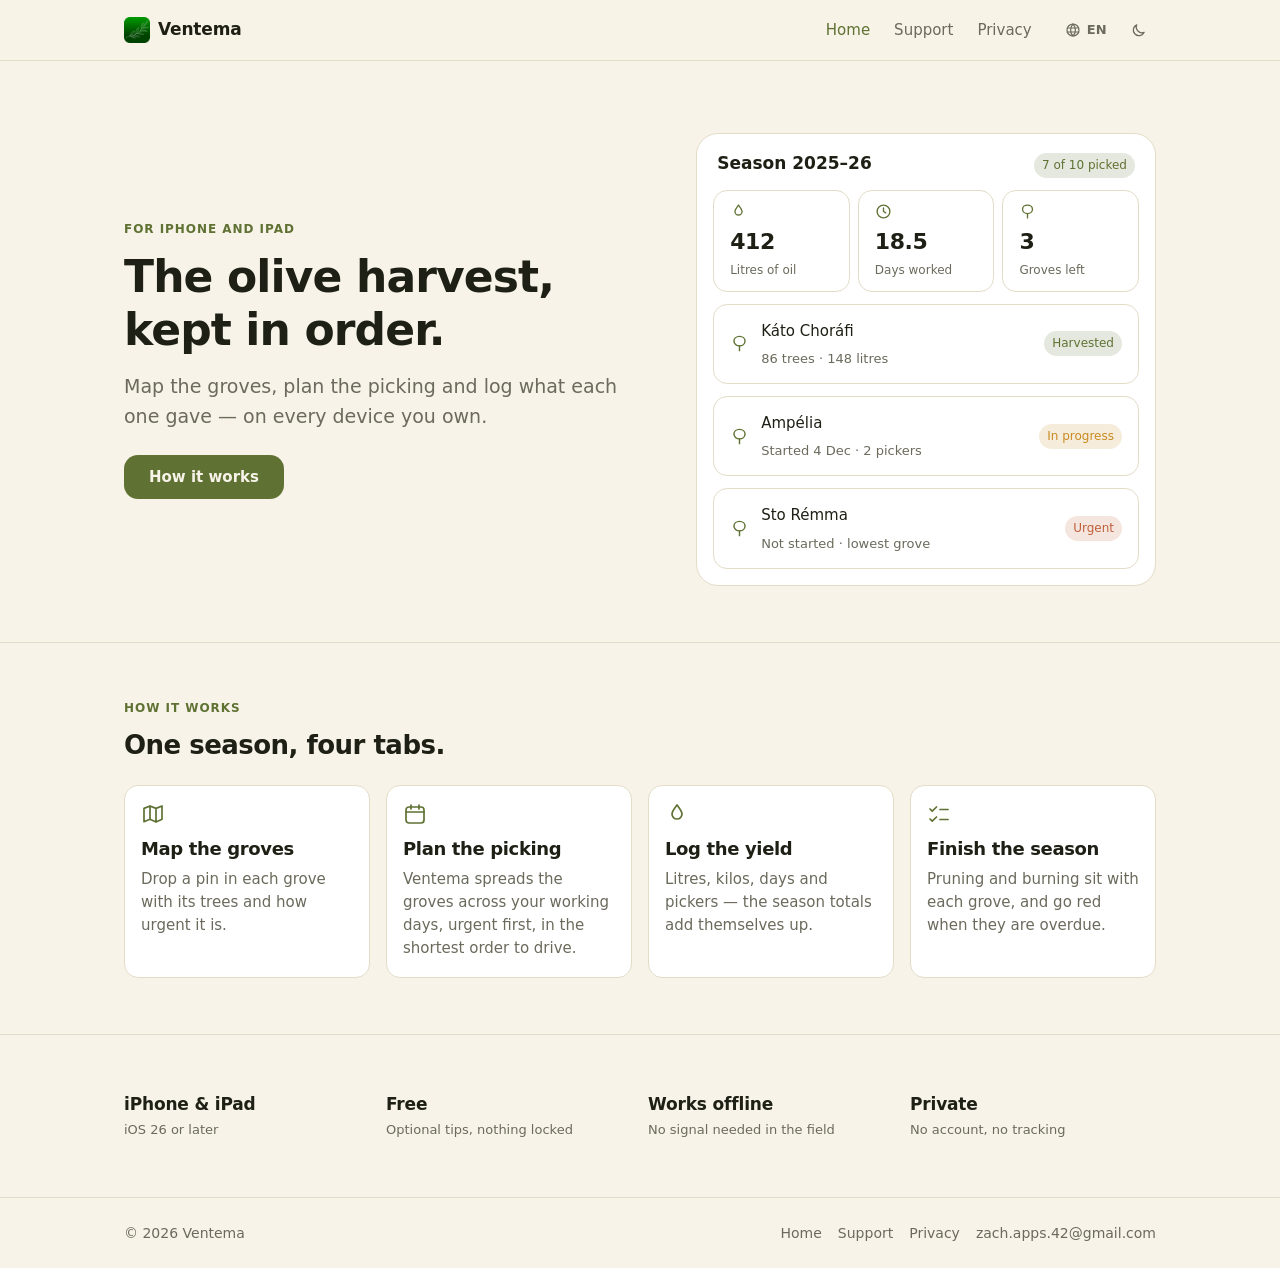
==== commit 1b545afc: "Switch the contact address to zach.apps.42@gmail.com Co-Authored-By: Claude Opus 5.5 <noreply@anthro" ====
--- a/index.html
+++ b/index.html
@@ -207,7 +207,7 @@
       <a href="index.html">Home</a>
       <a href="support.html">Support</a>
       <a href="privacy.html">Privacy</a>
-      <a href="mailto:rasouliszacharias@gmail.com">rasouliszacharias@gmail.com</a>
+      <a href="mailto:zach.apps.42@gmail.com">zach.apps.42@gmail.com</a>
     </nav>
   </div>
 </footer>
